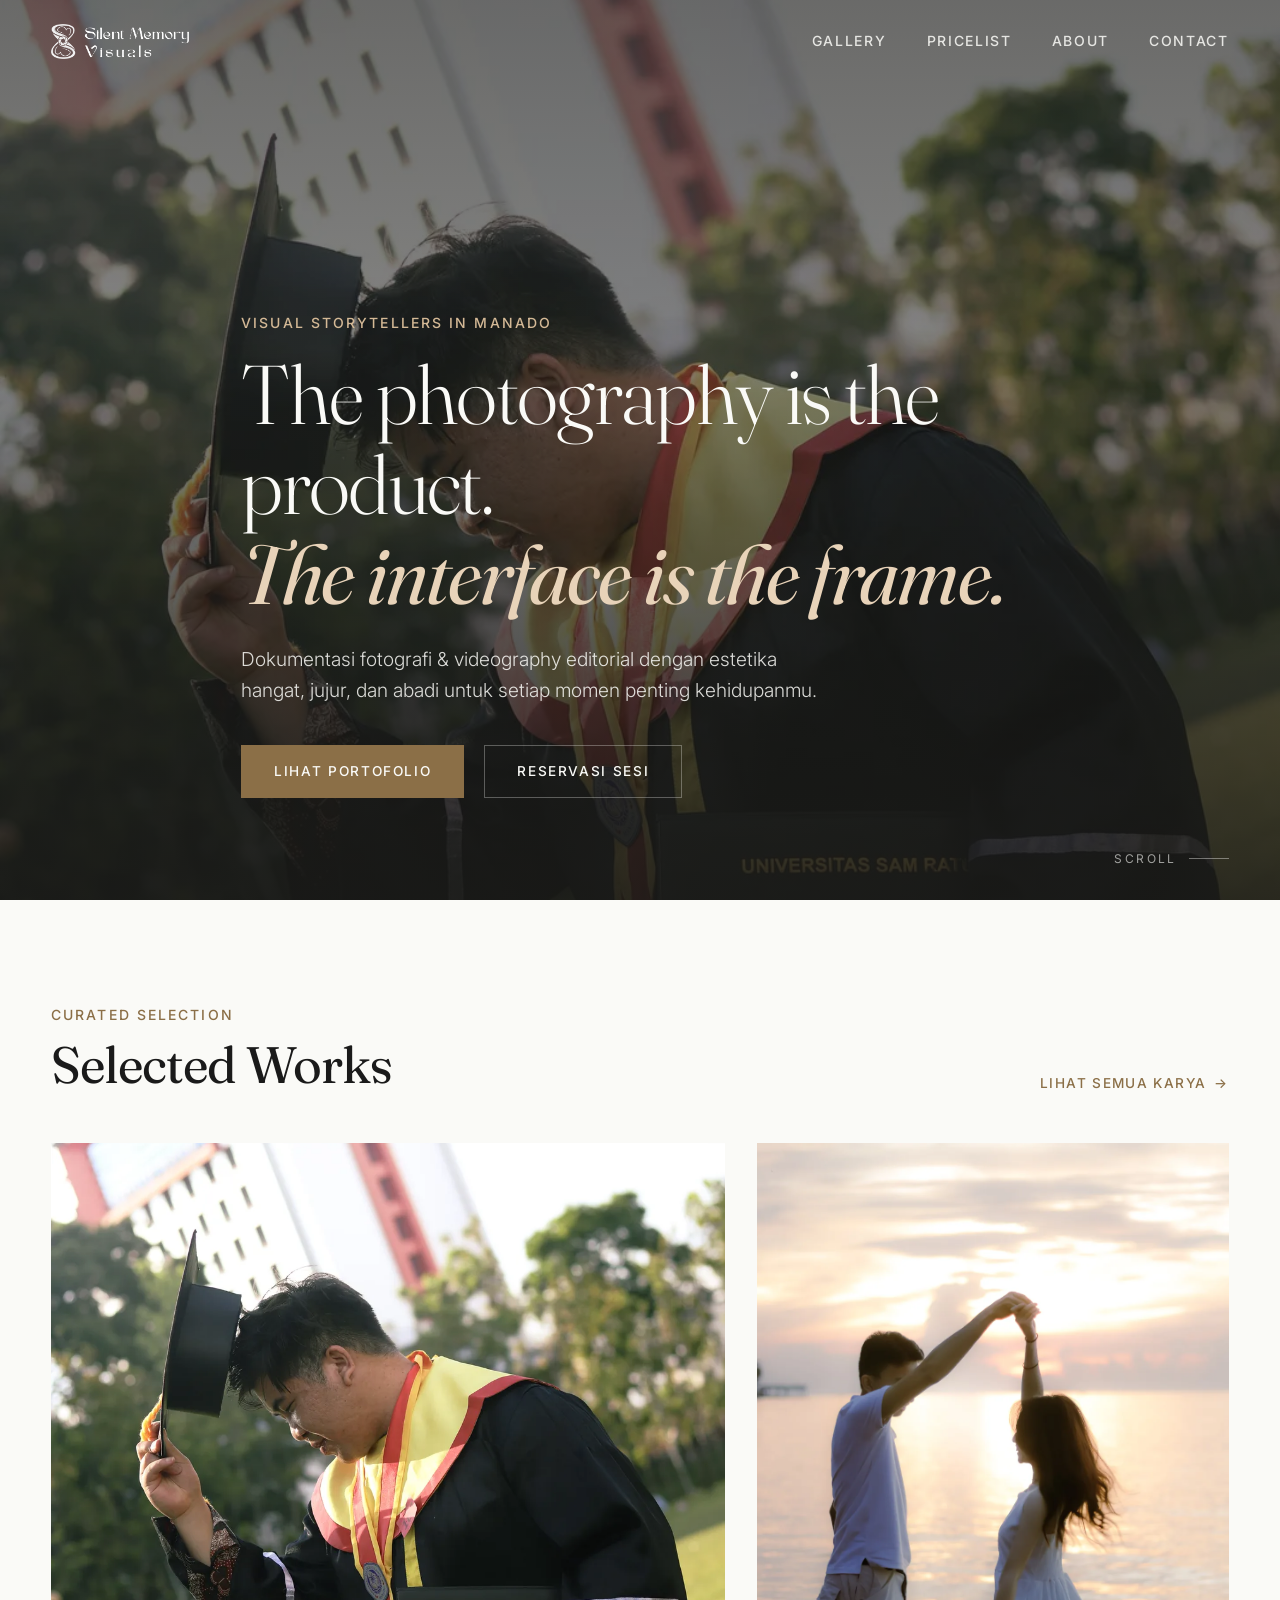
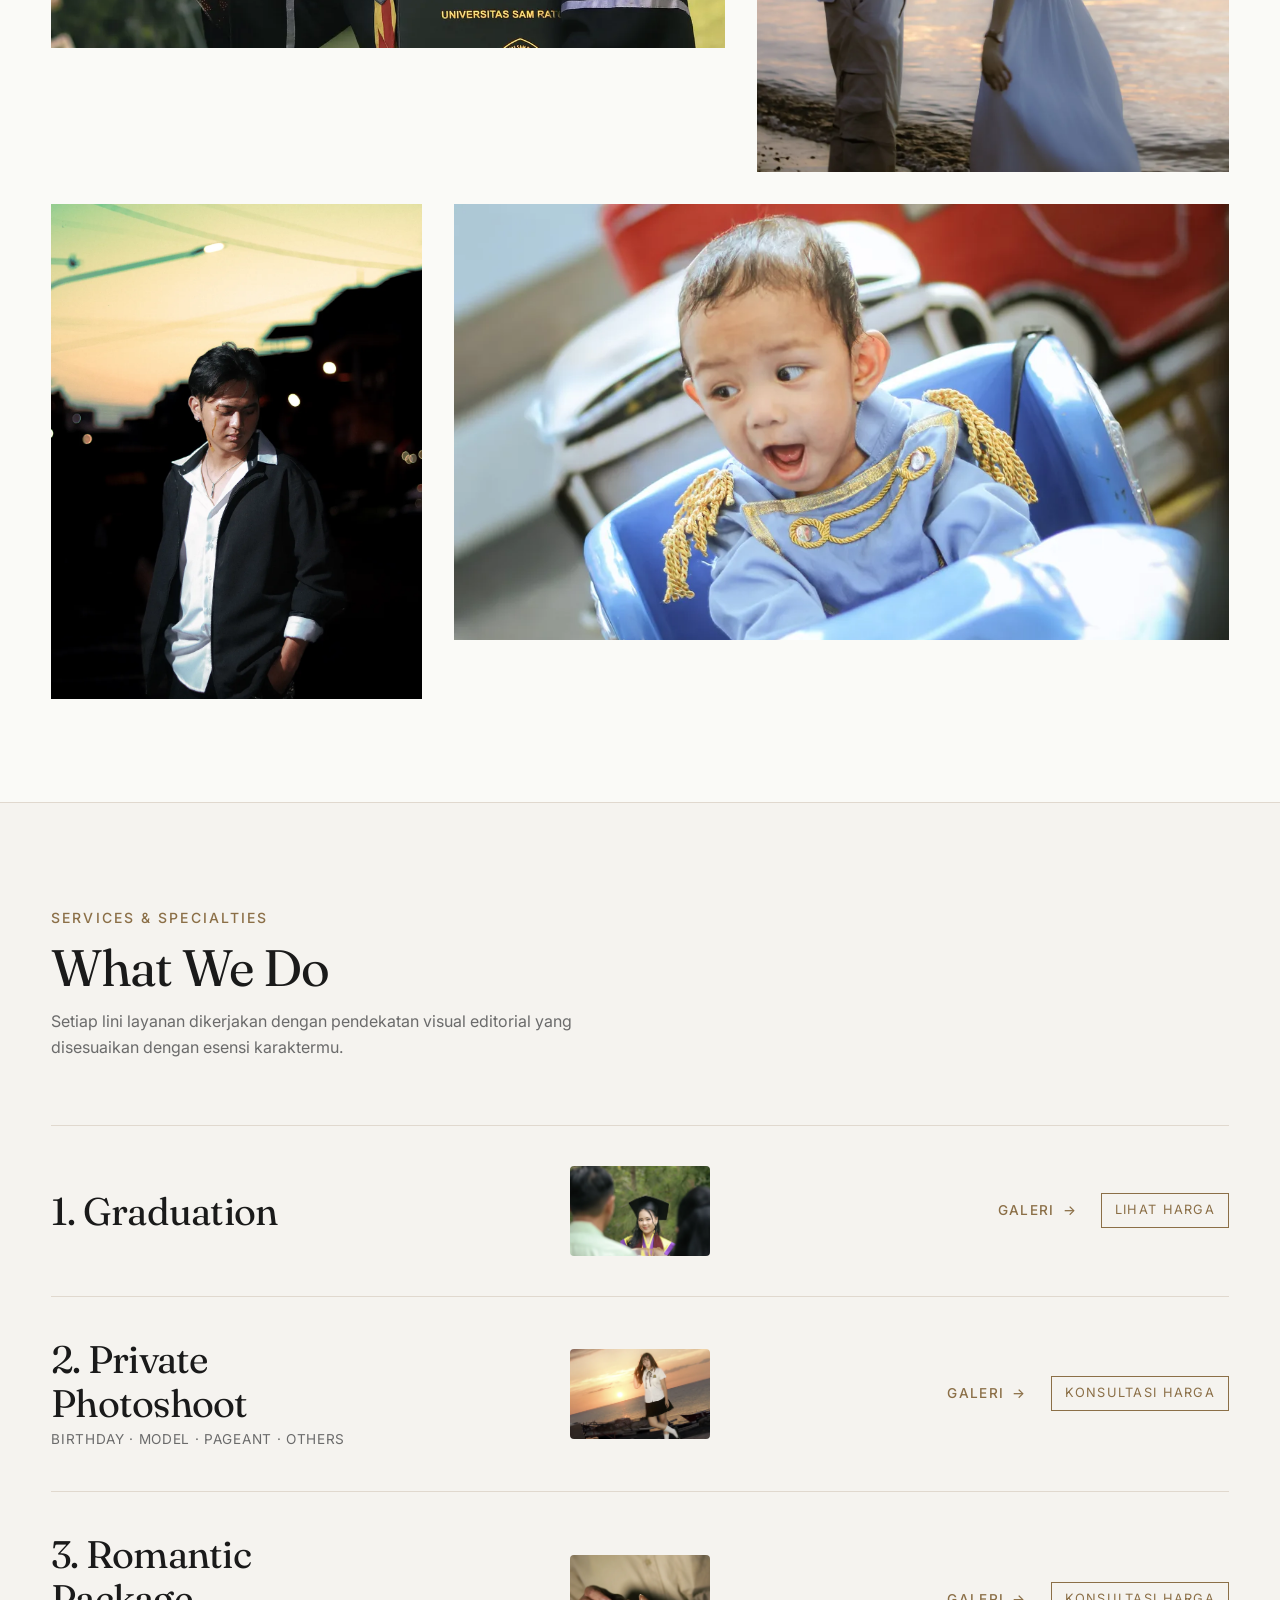
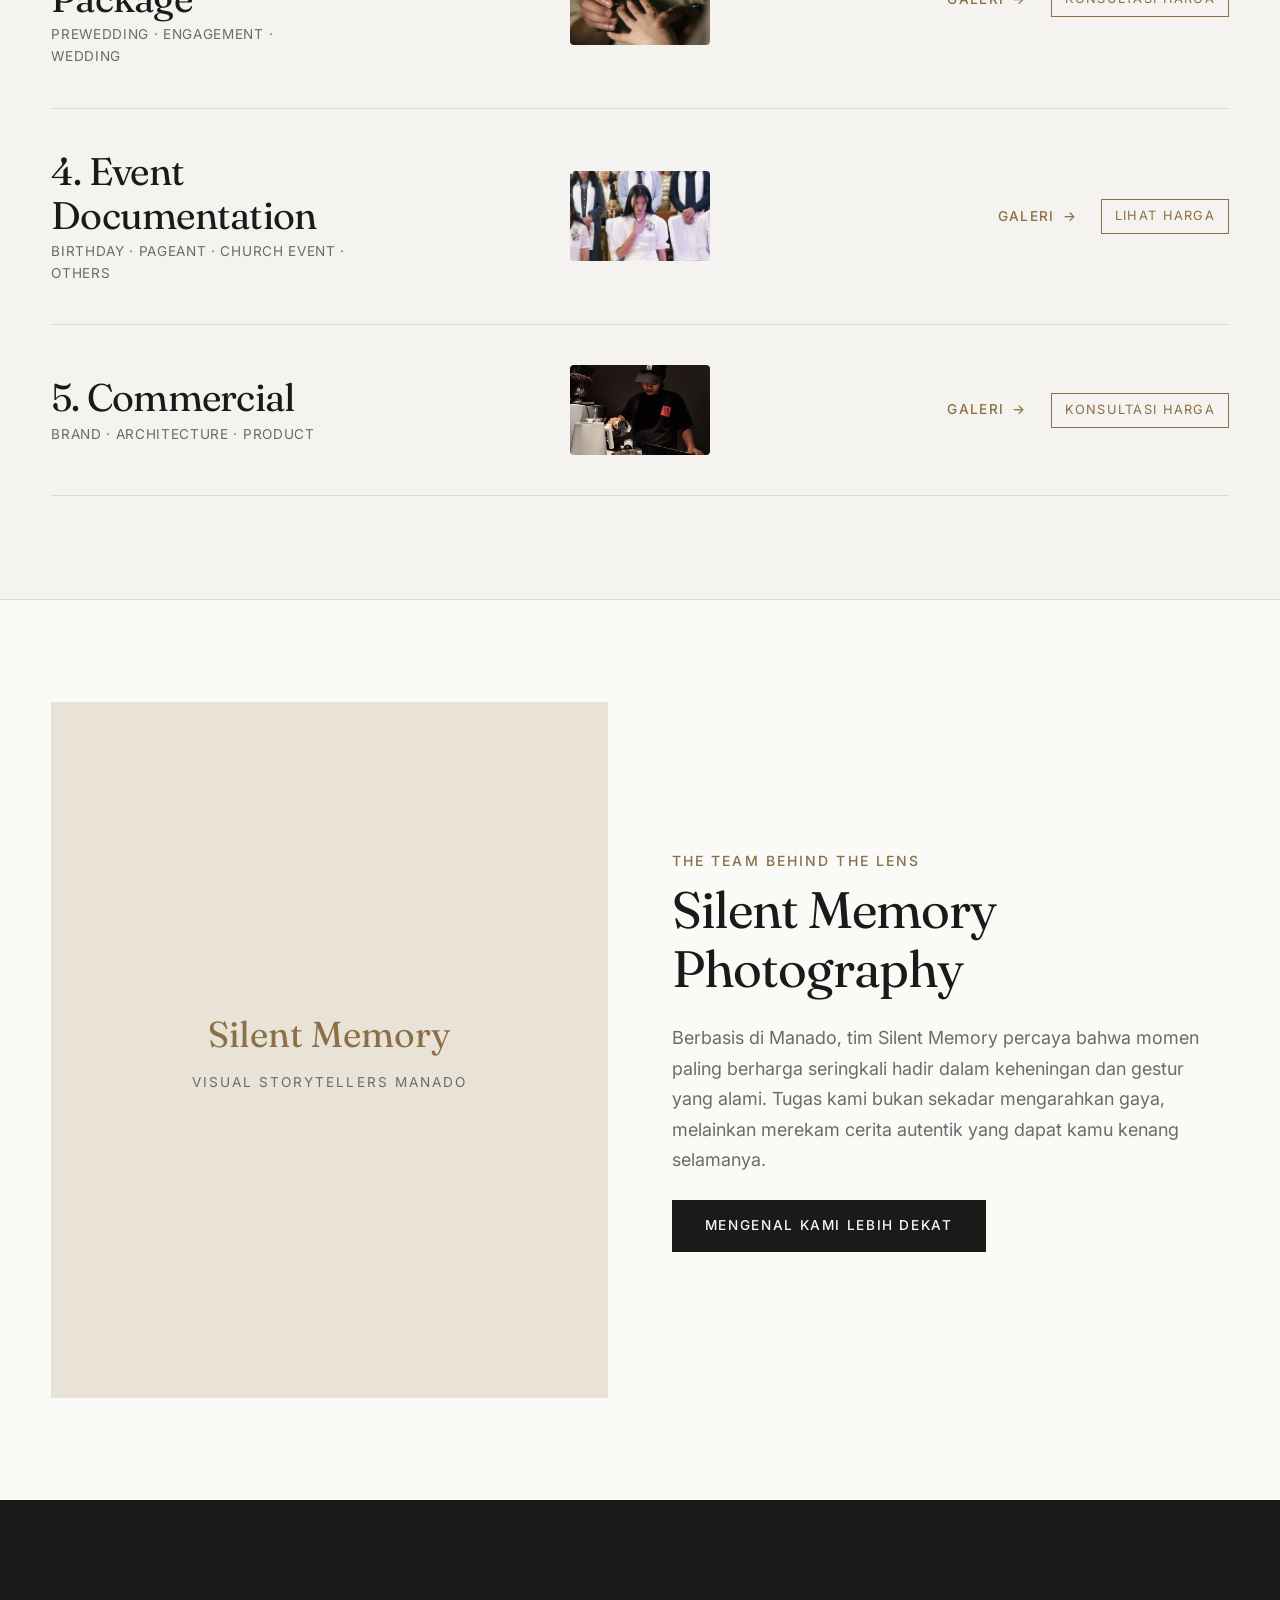
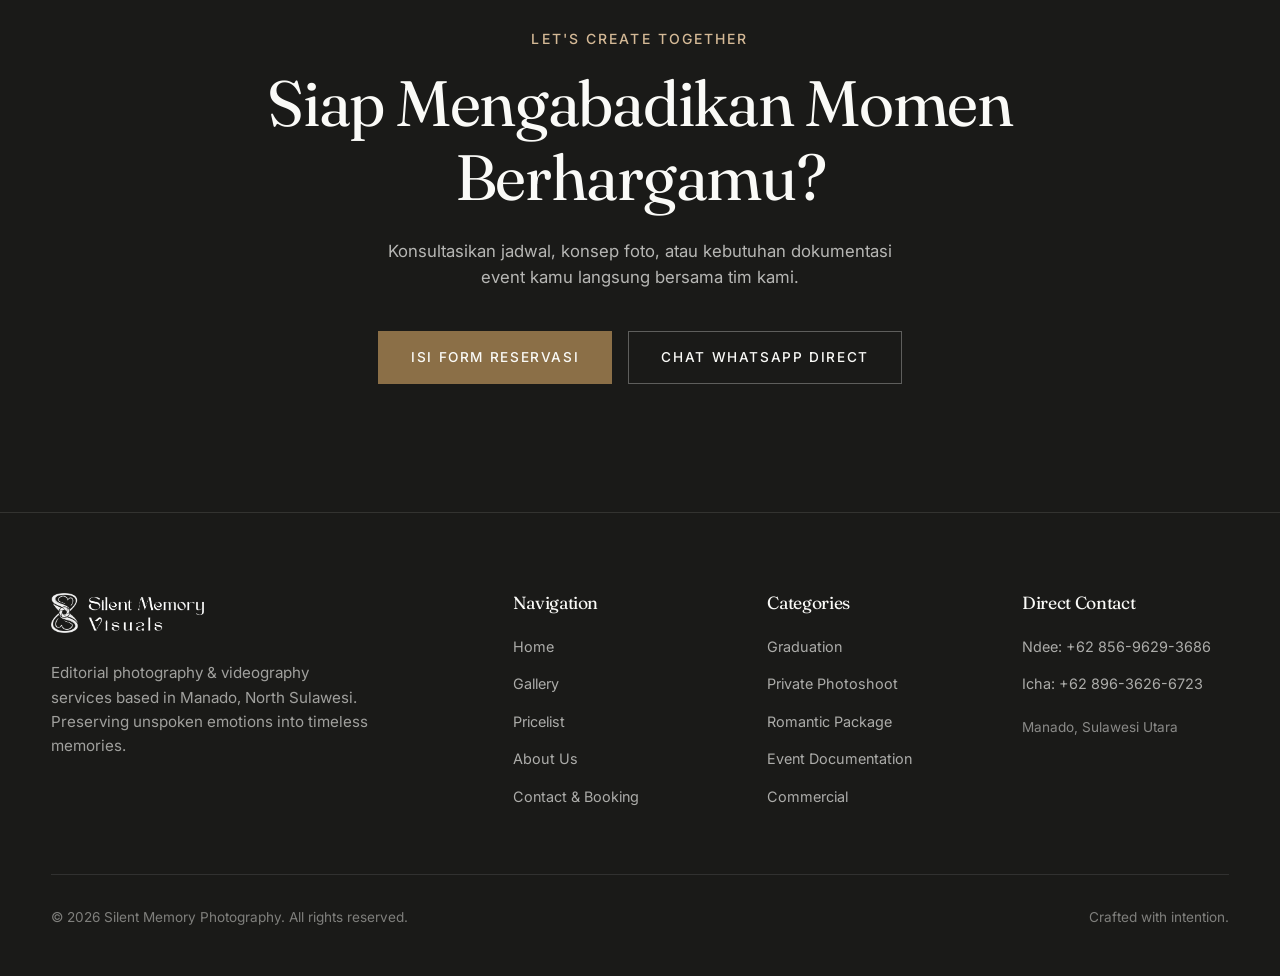
==== index.html @ cf6dcb99 "fix: romantic package" ====
<!DOCTYPE html>
<html lang="id">
<head>
  <meta charset="UTF-8">
  <meta name="viewport" content="width=device-width, initial-scale=1.0">
  <title>Silent Memory Photography | Editorial Photography & Videography Manado</title>
  <meta name="description" content="Silent Memory Photography - Jasa fotografi dan videografi profesional di Manado. Khusus Graduation, Private Photoshoot, Romantic Package, Event Documentation, dan Commercial.">
  
  <!-- Google Fonts -->
  <link rel="preconnect" href="https://fonts.googleapis.com">
  <link rel="preconnect" href="https://fonts.gstatic.com" crossorigin>
  <link href="https://fonts.googleapis.com/css2?family=Fraunces:opsz,wght@9..144,300;400;500;600;700&family=Inter:wght@300;400;500;600;700&display=swap" rel="stylesheet">
  
  <!-- Stylesheet -->
  <link rel="stylesheet" href="css/style.css">
  
  <style>
    /* Homepage Specific Inline Styles */
    .hero-section {
      position: relative;
      width: 100%;
      min-height: 100vh;
      display: flex;
      flex-direction: column;
      justify-content: flex-end;
      padding-top: calc(var(--navbar-height) + 4rem);
      padding-bottom: clamp(4rem, 8vw, 8rem);
      background-color: var(--bg-dark);
      color: var(--text-light);
      overflow: hidden;
    }

    .hero-bg {
      position: absolute;
      top: 0;
      left: 0;
      width: 100%;
      height: 100%;
      object-fit: cover;
      opacity: 0.65;
      filter: brightness(0.9);
      background-color: #2a2825; /* Fallback */
    }

    .hero-scrim {
      position: absolute;
      top: 0;
      left: 0;
      width: 100%;
      height: 100%;
      background: linear-gradient(180deg, rgba(26, 26, 24, 0.4) 0%, rgba(26, 26, 24, 0.2) 40%, rgba(26, 26, 24, 0.85) 100%);
      z-index: 1;
    }

    .hero-content {
      position: relative;
      z-index: 2;
      max-width: 900px;
    }

    .hero-title {
      font-size: clamp(2.75rem, 6.5vw, 5.5rem);
      font-weight: 300;
      line-height: 1.08;
      margin-bottom: 1.5rem;
    }

    .hero-title em {
      font-style: italic;
      font-weight: 400;
      color: #E8D3B9;
    }

    .hero-sub {
      font-size: clamp(1rem, 1.5vw, 1.25rem);
      color: rgba(250, 250, 247, 0.85);
      max-width: 580px;
      margin-bottom: 2.5rem;
      font-weight: 300;
    }

    .scroll-indicator {
      position: absolute;
      bottom: 2rem;
      right: clamp(1.5rem, 4vw, 4rem);
      z-index: 2;
      display: flex;
      align-items: center;
      gap: 0.75rem;
      font-size: 0.75rem;
      letter-spacing: 0.2em;
      text-transform: uppercase;
      color: rgba(250, 250, 247, 0.6);
    }

    .scroll-indicator::after {
      content: '';
      width: 40px;
      height: 1px;
      background-color: rgba(250, 250, 247, 0.4);
    }

    /* Selected Works Preview */
    .works-grid {
      display: grid;
      grid-template-columns: repeat(12, 1fr);
      gap: 2rem;
      margin-top: 3rem;
    }

    .work-item {
      position: relative;
      overflow: hidden;
      background-color: #F2EDE6;
    }

    .work-item-1 { grid-column: span 7; aspect-ratio: 4/3; }
    .work-item-2 { grid-column: span 5; aspect-ratio: 3/4; }
    .work-item-3 { grid-column: span 4; aspect-ratio: 3/4; }
    .work-item-4 { grid-column: span 8; aspect-ratio: 16/9; }

    .work-img-placeholder {
      width: 100%;
      height: 100%;
      background: #EAE3D8;
      display: flex;
      flex-direction: column;
      align-items: center;
      justify-content: center;
      padding: 1.5rem;
      text-align: center;
      transition: transform var(--transition-medium);
    }

    .work-item:hover .work-img-placeholder {
      transform: scale(1.03);
    }

    .work-placeholder-title {
      font-family: var(--font-heading);
      font-size: clamp(1.15rem, 2.5vw, 1.5rem);
      margin-top: 0.5rem;
      line-height: 1.25;
    }

    .work-info {
      position: absolute;
      bottom: 0;
      left: 0;
      width: 100%;
      padding: 1.5rem;
      background: linear-gradient(0deg, rgba(26,26,24,0.8) 0%, transparent 100%);
      color: var(--text-light);
      opacity: 0;
      transition: opacity var(--transition-fast);
    }

    .work-item:hover .work-info {
      opacity: 1;
    }

    .work-cat {
      font-size: 0.75rem;
      letter-spacing: 0.15em;
      text-transform: uppercase;
      color: var(--accent-gold);
    }

    .work-title {
      font-family: var(--font-heading);
      font-size: 1.25rem;
      margin-top: 0.25rem;
    }

    /* What We Do Section */
    .services-list {
      display: flex;
      flex-direction: column;
      gap: 0;
      margin-top: 4rem;
      border-top: 1px solid var(--border-color);
    }

    .service-row {
      display: grid;
      grid-template-columns: 1fr 2fr 1fr;
      align-items: center;
      padding: 2.5rem 0;
      border-bottom: 1px solid var(--border-color);
      transition: background-color var(--transition-fast);
    }

    .service-row:hover {
      background-color: rgba(139, 111, 71, 0.03);
    }

    .service-title-wrap {
      display: flex;
      flex-direction: column;
      gap: 0.25rem;
    }

    .service-title {
      font-family: var(--font-heading);
      font-size: clamp(1.5rem, 3vw, 2.5rem);
      color: var(--text-primary);
      transition: color var(--transition-fast);
    }

    .service-title-wrap:hover .service-title {
      color: var(--accent-gold);
    }

    .service-subcats {
      font-size: 0.85rem;
      color: var(--text-secondary);
      letter-spacing: 0.05em;
      text-transform: uppercase;
    }

    .service-preview-img {
      width: 140px;
      height: 90px;
      object-fit: cover;
      background-color: #E6DFD5;
      margin: 0 auto;
      border-radius: 4px;
      display: block;
      transition: transform var(--transition-medium);
    }

    .service-row:hover .service-preview-img {
      transform: scale(1.04);
    }

    .service-actions {
      display: flex;
      align-items: center;
      justify-content: flex-end;
      gap: 1.5rem;
    }

    .btn-harga {
      font-size: 0.8rem;
      letter-spacing: 0.1em;
      text-transform: uppercase;
      color: var(--accent-gold);
      padding: 0.4rem 0.8rem;
      border: 1px solid var(--accent-gold);
      transition: all var(--transition-fast);
    }

    .btn-harga:hover {
      background-color: var(--accent-gold);
      color: var(--text-light);
    }

    /* About Section Preview */
    .about-preview-grid {
      display: grid;
      grid-template-columns: 1fr 1fr;
      gap: 4rem;
      align-items: center;
    }

    .about-img-box {
      aspect-ratio: 4/5;
      background-color: #E8E2D7;
      position: relative;
    }

    /* Booking CTA Section */
    .booking-cta-section {
      background-color: var(--bg-dark);
      color: var(--text-light);
      text-align: center;
      padding: clamp(5rem, 10vw, 9rem) 2rem;
    }

    .booking-cta-title {
      font-size: clamp(2.25rem, 5vw, 4rem);
      max-width: 800px;
      margin: 0 auto 1.5rem auto;
    }

    @media (max-width: 992px) {
      .works-grid {
        grid-template-columns: 1fr 1fr;
        gap: 1.5rem;
      }
      .work-item-1, .work-item-2, .work-item-3, .work-item-4 {
        grid-column: span 1;
        aspect-ratio: 4/3;
      }
      .service-row {
        grid-template-columns: 1fr auto;
        gap: 1.25rem 1rem;
        align-items: center;
        padding: 2rem 0;
      }
      .service-title-wrap {
        grid-column: 1;
      }
      .service-preview-img {
        display: block;
        width: 120px;
        height: 80px;
        grid-column: 2;
        margin: 0;
      }
      .service-actions {
        grid-column: 1 / -1;
        justify-content: flex-start;
        gap: 1.25rem;
        margin-top: 0.25rem;
      }
      .about-preview-grid {
        grid-template-columns: 1fr;
        gap: 2.5rem;
      }
    }

    @media (max-width: 640px) {
      .works-grid {
        grid-template-columns: 1fr;
        gap: 1.25rem;
      }
      .work-item-1, .work-item-2, .work-item-3, .work-item-4 {
        grid-column: span 1;
        aspect-ratio: 16/10;
      }
      .work-img-placeholder {
        padding: 1.25rem 1rem;
      }
      .service-row {
        grid-template-columns: 1fr auto;
        gap: 1rem;
        padding: 1.5rem 0;
      }
      .service-preview-img {
        width: 95px;
        height: 65px;
      }
      .service-actions {
        gap: 1rem;
      }
    }
  </style>
</head>
<body>

  <!-- HEADER NAVBAR -->
  <header class="site-header hero-transparent">
    <div class="container nav-container">
      <a href="index.html" class="brand-logo" id="header-brand-logo">
        <img src="assets/icons/white_icon.png" alt="Silent Memory Visuals" class="brand-logo-img logo-white">
        <img src="assets/icons/black_icon.png" alt="Silent Memory Visuals" class="brand-logo-img logo-black">
      </a>

      <nav class="nav-links">
        <a href="gallery.html" class="nav-link" id="nav-work">Gallery</a>
        <a href="pricelist.html" class="nav-link" id="nav-pricelist">Pricelist</a>
        <a href="about.html" class="nav-link" id="nav-about">About</a>
        <a href="contact.html" class="nav-link" id="nav-contact">Contact</a>
      </nav>

      <button class="mobile-menu-toggle" aria-label="Toggle navigation menu" id="mobile-menu-btn">
        <span></span>
        <span></span>
        <span></span>
      </button>
    </div>
  </header>

  <!-- MOBILE NAVIGATION DRAWER -->
  <div class="mobile-drawer" id="mobile-drawer">
    <nav class="mobile-nav-links">
      <a href="index.html" class="mobile-nav-link">Home</a>
      <a href="gallery.html" class="mobile-nav-link">Gallery</a>
      <a href="pricelist.html" class="mobile-nav-link">Pricelist</a>
      <a href="about.html" class="mobile-nav-link">About</a>
      <a href="contact.html" class="mobile-nav-link">Contact</a>
    </nav>
  </div>

  <!-- MAIN CONTENT -->
  <main>

    <!-- HERO SECTION -->
    <section class="hero-section">
      <div class="hero-scrim"></div>
      <img src="assets/images/graduation/graduation-graduation1-1600.webp" 
           srcset="assets/images/graduation/graduation-graduation1-900.webp 900w, assets/images/graduation/graduation-graduation1-1600.webp 1600w, assets/images/graduation/graduation-graduation1-2560.webp 2560w" 
           sizes="100vw"
           alt="Silent Memory Photography Hero" 
           class="hero-bg">

      <div class="container hero-content fade-in-section">
        <span class="sub-title" style="color: #D4B996; margin-bottom: 1rem; display: block;">Visual Storytellers in Manado</span>
        <h1 class="hero-title">The photography is the product.<br><em>The interface is the frame.</em></h1>
        <p class="hero-sub">Dokumentasi fotografi & videography editorial dengan estetika hangat, jujur, dan abadi untuk setiap momen penting kehidupanmu.</p>
        <div style="display: flex; gap: 1.25rem; flex-wrap: wrap;">
          <a href="gallery.html" class="btn btn-primary" id="hero-cta-gallery">Lihat Portofolio</a>
          <a href="contact.html" class="btn btn-outline" style="color: var(--text-light); border-color: rgba(250,250,247,0.3);" id="hero-cta-contact">Reservasi Sesi</a>
        </div>
      </div>

      <div class="scroll-indicator">
        Scroll
      </div>
    </section>

    <!-- SELECTED WORKS SECTION -->
    <section class="section-padding container">
      <div class="fade-in-section" style="display: flex; justify-content: space-between; align-items: flex-end; flex-wrap: wrap; gap: 1.5rem;">
        <div>
          <span class="sub-title">Curated Selection</span>
          <h2 class="heading-lg" style="margin-top: 0.5rem;">Selected Works</h2>
        </div>
        <a href="gallery.html" class="btn-link" id="btn-see-all-works">Lihat Semua Karya</a>
      </div>

      <div class="works-grid fade-in-section">
        <!-- Work 1 -->
        <a href="gallery.html?category=graduation" class="work-item work-item-1">
          <img src="assets/images/graduation/graduation-graduation1-900.webp" 
               srcset="assets/images/graduation/graduation-graduation1-900.webp 900w, assets/images/graduation/graduation-graduation1-1600.webp 1600w" 
               alt="Sam Ratulangi University Graduation" 
               style="width: 100%; height: 100%; object-fit: cover; display: block;">
          <div class="work-info">
            <div class="work-cat">GRADUATION · 2026</div>
            <div class="work-title">Graduation at Sam Ratulangi University</div>
          </div>
        </a>

        <!-- Work 2 -->
        <a href="gallery.html?category=romantic-package" class="work-item work-item-2">
          <img src="assets/images/love-package/couple/love-package-couple-couple1-900.webp" 
               srcset="assets/images/love-package/couple/love-package-couple-couple1-900.webp 900w, assets/images/love-package/couple/love-package-couple-couple1-1600.webp 1600w" 
               alt="Romantic Sunset Couple Session" 
               style="width: 100%; height: 100%; object-fit: cover; display: block;">
          <div class="work-info">
            <div class="work-cat">ROMANTIC PACKAGE · 2026</div>
            <div class="work-title">Romantic Sunset Couple Session</div>
          </div>
        </a>

        <!-- Work 3 -->
        <a href="gallery.html?category=private-photoshoot" class="work-item work-item-3">
          <img src="assets/images/private-photoshoot/model/private-photoshoot-model-model1-900.webp" 
               srcset="assets/images/private-photoshoot/model/private-photoshoot-model-model1-900.webp 900w, assets/images/private-photoshoot/model/private-photoshoot-model-model1-1600.webp 1600w" 
               alt="Editorial Model Studio Session" 
               style="width: 100%; height: 100%; object-fit: cover; display: block;">
          <div class="work-info">
            <div class="work-cat">PRIVATE PHOTOSHOOT · 2026</div>
            <div class="work-title">Editorial Model Studio Session</div>
          </div>
        </a>

        <!-- Work 4 -->
        <a href="gallery.html?category=event-documentation" class="work-item work-item-4">
          <img src="assets/images/event-documentation/birthday/event-documentation-birthday-birthday1-900.webp" 
               srcset="assets/images/event-documentation/birthday/event-documentation-birthday-birthday1-900.webp 900w, assets/images/event-documentation/birthday/event-documentation-birthday-birthday1-1600.webp 1600w" 
               alt="Intimate Birthday & Event Celebration" 
               style="width: 100%; height: 100%; object-fit: cover; display: block;">
          <div class="work-info">
            <div class="work-cat">EVENT DOCUMENTATION · 2026</div>
            <div class="work-title">Intimate Birthday & Event Celebration</div>
          </div>
        </a>
      </div>
    </section>

    <!-- WHAT WE DO SECTION (5 Services with DUAL-CTA) -->
    <section class="section-padding" style="background-color: #F5F3EF; border-top: 1px solid var(--border-color); border-bottom: 1px solid var(--border-color);">
      <div class="container fade-in-section">
        <span class="sub-title">Services & Specialties</span>
        <h2 class="heading-lg" style="margin-top: 0.5rem;">What We Do</h2>
        <p class="body-muted" style="max-width: 600px; margin-top: 0.75rem;">Setiap lini layanan dikerjakan dengan pendekatan visual editorial yang disesuaikan dengan esensi karaktermu.</p>

        <div class="services-list">
          
          <!-- 1. GRADUATION -->
          <div class="service-row">
            <a href="gallery.html?category=graduation" class="service-title-wrap" id="whatwedo-grad-link">
              <h3 class="service-title">1. Graduation</h3>
              
            </a>
            <img src="assets/images/graduation/graduation-graduation2-900.webp" alt="Graduation Preview" class="service-preview-img">
            <div class="service-actions">
              <a href="gallery.html?category=graduation" class="btn-link" id="whatwedo-grad-gal">Galeri</a>
              <a href="pricelist.html#graduation" class="btn-harga" id="whatwedo-grad-price">Lihat Harga</a>
            </div>
          </div>

          <!-- 2. PRIVATE PHOTOSHOOT -->
          <div class="service-row">
            <a href="gallery.html?category=private-photoshoot" class="service-title-wrap" id="whatwedo-priv-link">
              <h3 class="service-title">2. Private Photoshoot</h3>
              <span class="service-subcats">Birthday · Model · Pageant · Others</span>
            </a>
            <img src="assets/images/private-photoshoot/model/private-photoshoot-model-model2-900.webp" alt="Private Photoshoot Preview" class="service-preview-img">
            <div class="service-actions">
              <a href="gallery.html?category=private-photoshoot" class="btn-link" id="whatwedo-priv-gal">Galeri</a>
              <a href="contact.html?category=private-photoshoot" class="btn-harga" id="whatwedo-priv-price">Konsultasi Harga</a>
            </div>
          </div>

          <!-- 3. ROMANTIC PACKAGE -->
          <div class="service-row">
            <a href="gallery.html?category=romantic-package" class="service-title-wrap" id="whatwedo-love-link">
              <h3 class="service-title">3. Romantic Package</h3>
              <span class="service-subcats">Prewedding · Engagement · Wedding</span>
            </a>
            <img src="assets/images/love-package/engagement/love-package-engagement-engagement1-900.webp" alt="Romantic Package Preview" class="service-preview-img">
            <div class="service-actions">
              <a href="gallery.html?category=romantic-package" class="btn-link" id="whatwedo-love-gal">Galeri</a>
              <a href="contact.html?category=romantic-package" class="btn-harga" id="whatwedo-love-price">Konsultasi Harga</a>
            </div>
          </div>

          <!-- 4. EVENT DOCUMENTATION -->
          <div class="service-row">
            <a href="gallery.html?category=event-documentation" class="service-title-wrap" id="whatwedo-event-link">
              <h3 class="service-title">4. Event Documentation</h3>
              <span class="service-subcats">Birthday · Pageant · Church Event · Others</span>
            </a>
            <img src="assets/images/event-documentation/church-event/event-documentation-church-event-church1-900.webp" alt="Event Documentation Preview" class="service-preview-img">
            <div class="service-actions">
              <a href="gallery.html?category=event-documentation" class="btn-link" id="whatwedo-event-gal">Galeri</a>
              <a href="pricelist.html#event-documentation" class="btn-harga" id="whatwedo-event-price">Lihat Harga</a>
            </div>
          </div>

          <!-- 5. COMMERCIAL -->
          <div class="service-row">
            <a href="gallery.html?category=commercial" class="service-title-wrap" id="whatwedo-comm-link">
              <h3 class="service-title">5. Commercial</h3>
              <span class="service-subcats">Brand · Architecture · Product</span>
            </a>
            <img src="assets/images/commercial/commercial-commercial1-900.webp" alt="Commercial Preview" class="service-preview-img">
            <div class="service-actions">
              <a href="gallery.html?category=commercial" class="btn-link" id="whatwedo-comm-gal">Galeri</a>
              <a href="contact.html?category=commercial" class="btn-harga" id="whatwedo-comm-price">Konsultasi Harga</a>
            </div>
          </div>

        </div>
      </div>
    </section>

    <!-- ABOUT PREVIEW SECTION -->
    <section class="section-padding container">
      <div class="about-preview-grid fade-in-section">
        <div class="about-img-box" style="overflow: hidden; display: flex; align-items: center; justify-content: center; background-color: #E8E2D7;">
          <div style="text-align: center; padding: 2rem;">
            <span style="font-family: var(--font-heading); font-size: 2.25rem; color: var(--accent-gold); display: block;">Silent Memory</span>
            <span style="font-size: 0.85rem; letter-spacing: 0.15em; text-transform: uppercase; color: var(--text-secondary); margin-top: 0.5rem; display: block;">Visual Storytellers Manado</span>
          </div>
        </div>

        <div>
          <span class="sub-title">The Team Behind The Lens</span>
          <h2 class="heading-lg" style="margin-top: 0.5rem; margin-bottom: 1.5rem;">Silent Memory Photography</h2>
          <p class="body-large body-muted" style="margin-bottom: 1.5rem;">Berbasis di Manado, tim Silent Memory percaya bahwa momen paling berharga seringkali hadir dalam keheningan dan gestur yang alami. Tugas kami bukan sekadar mengarahkan gaya, melainkan merekam cerita autentik yang dapat kamu kenang selamanya.</p>
          <a href="about.html" class="btn btn-dark" id="home-about-cta">Mengenal Kami Lebih Dekat</a>
        </div>
      </div>
    </section>

    <!-- BOOKING CTA SECTION -->
    <section class="booking-cta-section fade-in-section">
      <div class="container">
        <span class="sub-title" style="color: #D4B996; margin-bottom: 1rem; display: block;">Let's Create Together</span>
        <h2 class="booking-cta-title font-serif">Siap Mengabadikan Momen Berhargamu?</h2>
        <p style="max-width: 550px; margin: 0 auto 2.5rem auto; color: rgba(250, 250, 247, 0.7); font-size: 1.05rem;">Konsultasikan jadwal, konsep foto, atau kebutuhan dokumentasi event kamu langsung bersama tim kami.</p>
        <div style="display: flex; gap: 1rem; justify-content: center; flex-wrap: wrap;">
          <a href="contact.html" class="btn btn-primary" id="home-booking-form-cta">Isi Form Reservasi</a>
          <a href="https://wa.me/6285696293686?text=Halo%20Silent%20Memory,%20saya%20ingin%20konsultasi%20sesi%20foto" target="_blank" rel="noopener" class="btn btn-outline" style="color: var(--text-light); border-color: rgba(250,250,247,0.3);" id="home-booking-wa-cta">Chat WhatsApp Direct</a>
        </div>
      </div>
    </section>

  </main>

  <!-- FOOTER -->
  <footer class="site-footer">
    <div class="container">
      <div class="footer-grid">
        <div class="footer-brand">
          <a href="index.html" class="brand-logo">
            <img src="assets/icons/white_icon.png" alt="Silent Memory Visuals" class="brand-logo-img">
          </a>
          <p>Editorial photography & videography services based in Manado, North Sulawesi. Preserving unspoken emotions into timeless memories.</p>
        </div>

        <div>
          <h4 class="footer-col-title">Navigation</h4>
          <ul class="footer-menu">
            <li><a href="index.html">Home</a></li>
            <li><a href="gallery.html">Gallery</a></li>
            <li><a href="pricelist.html">Pricelist</a></li>
            <li><a href="about.html">About Us</a></li>
            <li><a href="contact.html">Contact & Booking</a></li>
          </ul>
        </div>

        <div>
          <h4 class="footer-col-title">Categories</h4>
          <ul class="footer-menu">
            <li><a href="gallery.html?category=graduation">Graduation</a></li>
            <li><a href="gallery.html?category=private-photoshoot">Private Photoshoot</a></li>
            <li><a href="gallery.html?category=romantic-package">Romantic Package</a></li>
            <li><a href="gallery.html?category=event-documentation">Event Documentation</a></li>
            <li><a href="gallery.html?category=commercial">Commercial</a></li>
          </ul>
        </div>

        <div>
          <h4 class="footer-col-title">Direct Contact</h4>
          <ul class="footer-menu">
            <li><a href="https://wa.me/6285696293686" target="_blank" rel="noopener">Ndee: +62 856-9629-3686</a></li>
            <li><a href="https://wa.me/6289636266723" target="_blank" rel="noopener">Icha: +62 896-3626-6723</a></li>
            <li style="margin-top: 0.5rem; color: rgba(250,250,247,0.5); font-size: 0.85rem;">Manado, Sulawesi Utara</li>
          </ul>
        </div>
      </div>

      <div class="footer-bottom">
        <span>© 2026 Silent Memory Photography. All rights reserved.</span>
        <span>Crafted with intention.</span>
      </div>
    </div>
  </footer>

  <!-- Scripts -->
  <script src="js/main.js"></script>
</body>
</html>
---- css/style.css ----
/* ==========================================================================
   SILENT MEMORY PHOTOGRAPHY - GLOBAL & SHARED STYLES
   Editorial, warm, minimal, high-craft design system
   ========================================================================== */

/* --------------------------------------------------------------------------
   1. DESIGN TOKENS & VARIABLE DECLARATIONS
   -------------------------------------------------------------------------- */
:root {
  /* Brand Core Colors */
  --bg-primary: #FAFAF7;
  --bg-dark: #1A1A18;
  --accent-gold: #8B6F47;
  --accent-gold-hover: #735936;
  --accent-olive: #4A5240;
  --text-primary: #1A1A1A;
  --text-secondary: #6B6B6B;
  --text-light: #FAFAF7;
  --border-color: #E0D8CE;
  --border-dark: #333330;

  /* Category Subtle Tint System (Used ONLY for gallery grid gap/background margin) */
  --tint-graduation: #F3EEE3;
  --tint-private-photoshoot: #EEF1EB;
  --tint-love-package: #F5ECEC;
  --tint-event-documentation: #EEEEEB;
  --tint-commercial: #E9E8E4;

  /* Typography */
  --font-heading: 'Fraunces', serif;
  --font-body: 'Inter', system-ui, -apple-system, BlinkMacSystemFont, 'Segoe UI', Roboto, sans-serif;

  /* Layout Boundaries */
  --container-max: 1440px;
  --navbar-height: 84px;
  --header-height: var(--navbar-height);

  /* Transitions */
  --transition-fast: 0.2s cubic-bezier(0.16, 1, 0.3, 1);
  --transition-medium: 0.4s cubic-bezier(0.16, 1, 0.3, 1);
  --transition-slow: 0.8s cubic-bezier(0.16, 1, 0.3, 1);
}

/* --------------------------------------------------------------------------
   2. RESET & BASE STYLES
   -------------------------------------------------------------------------- */
*, *::before, *::after {
  box-sizing: border-box;
  margin: 0;
  padding: 0;
}

html {
  font-size: 16px;
  scroll-behavior: smooth;
  -webkit-font-smoothing: antialiased;
  -moz-osx-font-smoothing: grayscale;
}

body {
  background-color: var(--bg-primary);
  color: var(--text-primary);
  font-family: var(--font-body);
  font-weight: 400;
  line-height: 1.6;
  overflow-x: hidden;
  min-height: 100vh;
  display: flex;
  flex-direction: column;
}

img, video {
  max-width: 100%;
  height: auto;
  display: block;
}

a {
  color: inherit;
  text-decoration: none;
  transition: color var(--transition-fast), opacity var(--transition-fast);
}

button, input, select, textarea {
  font-family: inherit;
  font-size: inherit;
  color: inherit;
}

button {
  cursor: pointer;
  border: none;
  background: none;
}

ul, ol {
  list-style: none;
}

/* --------------------------------------------------------------------------
   3. TYPOGRAPHY HIERARCHY
   -------------------------------------------------------------------------- */
h1, h2, h3, h4, .font-serif {
  font-family: var(--font-heading);
  font-weight: 400;
  line-height: 1.15;
  letter-spacing: -0.02em;
}

.heading-xl {
  font-size: clamp(2.5rem, 6vw, 5rem);
  line-height: 1.05;
}

.heading-lg {
  font-size: clamp(2rem, 4vw, 3.5rem);
}

.heading-md {
  font-size: clamp(1.5rem, 2.5vw, 2.25rem);
}

.heading-sm {
  font-size: clamp(1.25rem, 1.8vw, 1.5rem);
}

.sub-title {
  font-size: 0.875rem;
  letter-spacing: 0.15em;
  text-transform: uppercase;
  color: var(--accent-gold);
  font-weight: 500;
}

.body-large {
  font-size: 1.125rem;
  line-height: 1.7;
}

.body-muted {
  color: var(--text-secondary);
}

/* --------------------------------------------------------------------------
   4. LAYOUT CONTAINERS
   -------------------------------------------------------------------------- */
.container {
  width: 100%;
  max-width: var(--container-max);
  margin-left: auto;
  margin-right: auto;
  padding-left: clamp(1.5rem, 4vw, 4rem);
  padding-right: clamp(1.5rem, 4vw, 4rem);
}

.section-padding {
  padding-top: clamp(4rem, 8vw, 8rem);
  padding-bottom: clamp(4rem, 8vw, 8rem);
}

/* --------------------------------------------------------------------------
   5. NAVIGATION BAR
   -------------------------------------------------------------------------- */
.site-header {
  position: fixed;
  top: 0;
  left: 0;
  width: 100%;
  height: var(--header-height);
  z-index: 1000;
  transition: background-color var(--transition-medium), border-color var(--transition-medium), backdrop-filter var(--transition-medium);
  border-bottom: 1px solid transparent;
}

.site-header.scrolled {
  background-color: rgba(250, 250, 247, 0.92);
  backdrop-filter: blur(12px);
  -webkit-backdrop-filter: blur(12px);
  border-bottom-color: var(--border-color);
}

/* Transparent mode header styling on dark hero */
.site-header.hero-transparent:not(.scrolled) {
  background-color: transparent;
  color: var(--text-light);
}

.site-header.hero-transparent:not(.scrolled) .nav-link {
  color: rgba(250, 250, 247, 0.85);
}

.site-header.hero-transparent:not(.scrolled) .nav-link:hover,
.site-header.hero-transparent:not(.scrolled) .nav-link.active {
  color: var(--text-light);
}

.site-header.hero-transparent:not(.scrolled) .mobile-menu-toggle span {
  background-color: var(--text-light);
}

.nav-container {
  height: 100%;
  display: flex;
  align-items: center;
  justify-content: space-between;
}

.brand-logo {
  display: flex;
  align-items: center;
}

.brand-logo-img {
  height: 36px;
  max-height: 36px;
  width: auto;
  object-fit: contain;
  display: block;
  transition: opacity var(--transition-medium);
}

@media (max-width: 768px) {
  .brand-logo-img {
    height: 28px;
    max-height: 28px;
  }
}

/* Header logo toggle depending on dark background vs scrolled light background */
.site-header.hero-transparent:not(.scrolled) .brand-logo-img.logo-black {
  display: none !important;
}

.site-header.hero-transparent:not(.scrolled) .brand-logo-img.logo-white {
  display: block !important;
}

.site-header:not(.hero-transparent) .brand-logo-img.logo-white,
.site-header.scrolled .brand-logo-img.logo-white {
  display: none !important;
}

.site-header:not(.hero-transparent) .brand-logo-img.logo-black,
.site-header.scrolled .brand-logo-img.logo-black {
  display: block !important;
}

.footer-brand .brand-logo-img {
  height: 40px;
  max-height: 40px;
  margin-bottom: 0.75rem;
}

.nav-links {
  display: flex;
  align-items: center;
  gap: 2.5rem;
}

.nav-link {
  font-size: 0.875rem;
  font-weight: 500;
  letter-spacing: 0.12em;
  text-transform: uppercase;
  color: var(--text-secondary);
  position: relative;
  padding: 0.5rem 0;
}

.nav-link::after {
  content: '';
  position: absolute;
  bottom: 0;
  left: 0;
  width: 0%;
  height: 1.5px;
  background-color: var(--accent-gold);
  transition: width var(--transition-fast);
}

.nav-link:hover {
  color: var(--text-primary);
}

.nav-link.active {
  color: var(--text-primary);
}

.nav-link.active::after {
  width: 100%;
}

.mobile-menu-toggle {
  display: none;
  flex-direction: column;
  justify-content: space-between;
  width: 28px;
  height: 18px;
  background: none;
  border: none;
  z-index: 1002;
}

.mobile-menu-toggle span {
  width: 100%;
  height: 2px;
  background-color: var(--text-primary);
  transition: transform var(--transition-fast), opacity var(--transition-fast), background-color var(--transition-fast);
}

.mobile-menu-toggle.open span:nth-child(1) {
  transform: translateY(8px) rotate(45deg);
}

.mobile-menu-toggle.open span:nth-child(2) {
  opacity: 0;
}

.mobile-menu-toggle.open span:nth-child(3) {
  transform: translateY(-8px) rotate(-45deg);
}

/* Mobile Drawer */
.mobile-drawer {
  position: fixed;
  top: 0;
  right: -100%;
  width: 100%;
  height: 100vh;
  background-color: var(--bg-dark);
  color: var(--text-light);
  z-index: 1001;
  display: flex;
  flex-direction: column;
  justify-content: center;
  padding: 4rem 2rem;
  transition: right var(--transition-medium);
}

.mobile-drawer.open {
  right: 0;
}

.mobile-nav-links {
  display: flex;
  flex-direction: column;
  gap: 2rem;
}

.mobile-nav-link {
  font-family: var(--font-heading);
  font-size: 2rem;
  color: rgba(250, 250, 247, 0.7);
  transition: color var(--transition-fast);
}

.mobile-nav-link.active,
.mobile-nav-link:hover {
  color: var(--text-light);
}

/* --------------------------------------------------------------------------
   6. BUTTONS & INTERACTIVE ELEMENTS
   -------------------------------------------------------------------------- */
.btn {
  display: inline-flex;
  align-items: center;
  justify-content: center;
  gap: 0.75rem;
  padding: 0.9rem 2rem;
  font-size: 0.85rem;
  font-weight: 500;
  letter-spacing: 0.12em;
  text-transform: uppercase;
  border-radius: 0;
  transition: background-color var(--transition-fast), color var(--transition-fast), border-color var(--transition-fast), transform var(--transition-fast);
}

.btn-primary {
  background-color: var(--accent-gold);
  color: var(--text-light);
  border: 1px solid var(--accent-gold);
}

.btn-primary:hover {
  background-color: var(--accent-gold-hover);
  border-color: var(--accent-gold-hover);
}

.btn-dark {
  background-color: var(--bg-dark);
  color: var(--text-light);
  border: 1px solid var(--bg-dark);
}

.btn-dark:hover {
  background-color: #2c2c28;
  border-color: #2c2c28;
}

.btn-outline {
  background-color: transparent;
  color: var(--text-primary);
  border: 1px solid var(--border-color);
}

.btn-outline:hover {
  border-color: var(--text-primary);
  background-color: rgba(26, 26, 26, 0.03);
}

.btn-link {
  padding: 0;
  background: transparent;
  color: var(--accent-gold);
  border: none;
  font-weight: 500;
  letter-spacing: 0.1em;
  text-transform: uppercase;
  font-size: 0.85rem;
  display: inline-flex;
  align-items: center;
  gap: 0.5rem;
}

.btn-link::after {
  content: '→';
  transition: transform var(--transition-fast);
}

.btn-link:hover::after {
  transform: translateX(4px);
}

/* --------------------------------------------------------------------------
   7. FOOTER
   -------------------------------------------------------------------------- */
.site-footer {
  background-color: var(--bg-dark);
  color: var(--text-light);
  padding-top: 5rem;
  padding-bottom: 3rem;
  margin-top: auto;
  border-top: 1px solid var(--border-dark);
}

.footer-grid {
  display: grid;
  grid-template-columns: 2fr 1fr 1fr 1fr;
  gap: 3rem;
  margin-bottom: 4rem;
}

.footer-brand p {
  color: rgba(250, 250, 247, 0.6);
  font-size: 0.95rem;
  max-width: 320px;
  margin-top: 1rem;
}

.footer-col-title {
  font-family: var(--font-heading);
  font-size: 1.1rem;
  margin-bottom: 1.25rem;
  color: var(--text-light);
}

.footer-menu {
  display: flex;
  flex-direction: column;
  gap: 0.75rem;
}

.footer-menu a {
  color: rgba(250, 250, 247, 0.65);
  font-size: 0.9rem;
}

.footer-menu a:hover {
  color: var(--accent-gold);
}

.footer-bottom {
  padding-top: 2rem;
  border-top: 1px solid rgba(250, 250, 247, 0.1);
  display: flex;
  align-items: center;
  justify-content: space-between;
  flex-wrap: wrap;
  gap: 1rem;
  font-size: 0.85rem;
  color: rgba(250, 250, 247, 0.45);
}

/* --------------------------------------------------------------------------
   8. SCROLL FADE ANIMATION UTILITY
   -------------------------------------------------------------------------- */
.fade-in-section {
  opacity: 0;
  transform: translateY(20px);
  transition: opacity 0.8s ease-out, transform 0.8s ease-out;
  will-change: opacity, transform;
}

.fade-in-section.is-visible {
  opacity: 1;
  transform: translateY(0);
}

/* --------------------------------------------------------------------------
   9. RESPONSIVE BREAKPOINTS (SHARED)
   -------------------------------------------------------------------------- */
@media (max-width: 992px) {
  .footer-grid {
    grid-template-columns: 1fr 1fr;
  }
}

@media (max-width: 768px) {
  :root {
    --navbar-height: 70px;
    --header-height: var(--navbar-height);
  }
  
  .nav-links {
    display: none;
  }

  .mobile-menu-toggle {
    display: flex;
  }

  .footer-grid {
    grid-template-columns: 1fr;
    gap: 2.5rem;
  }
}
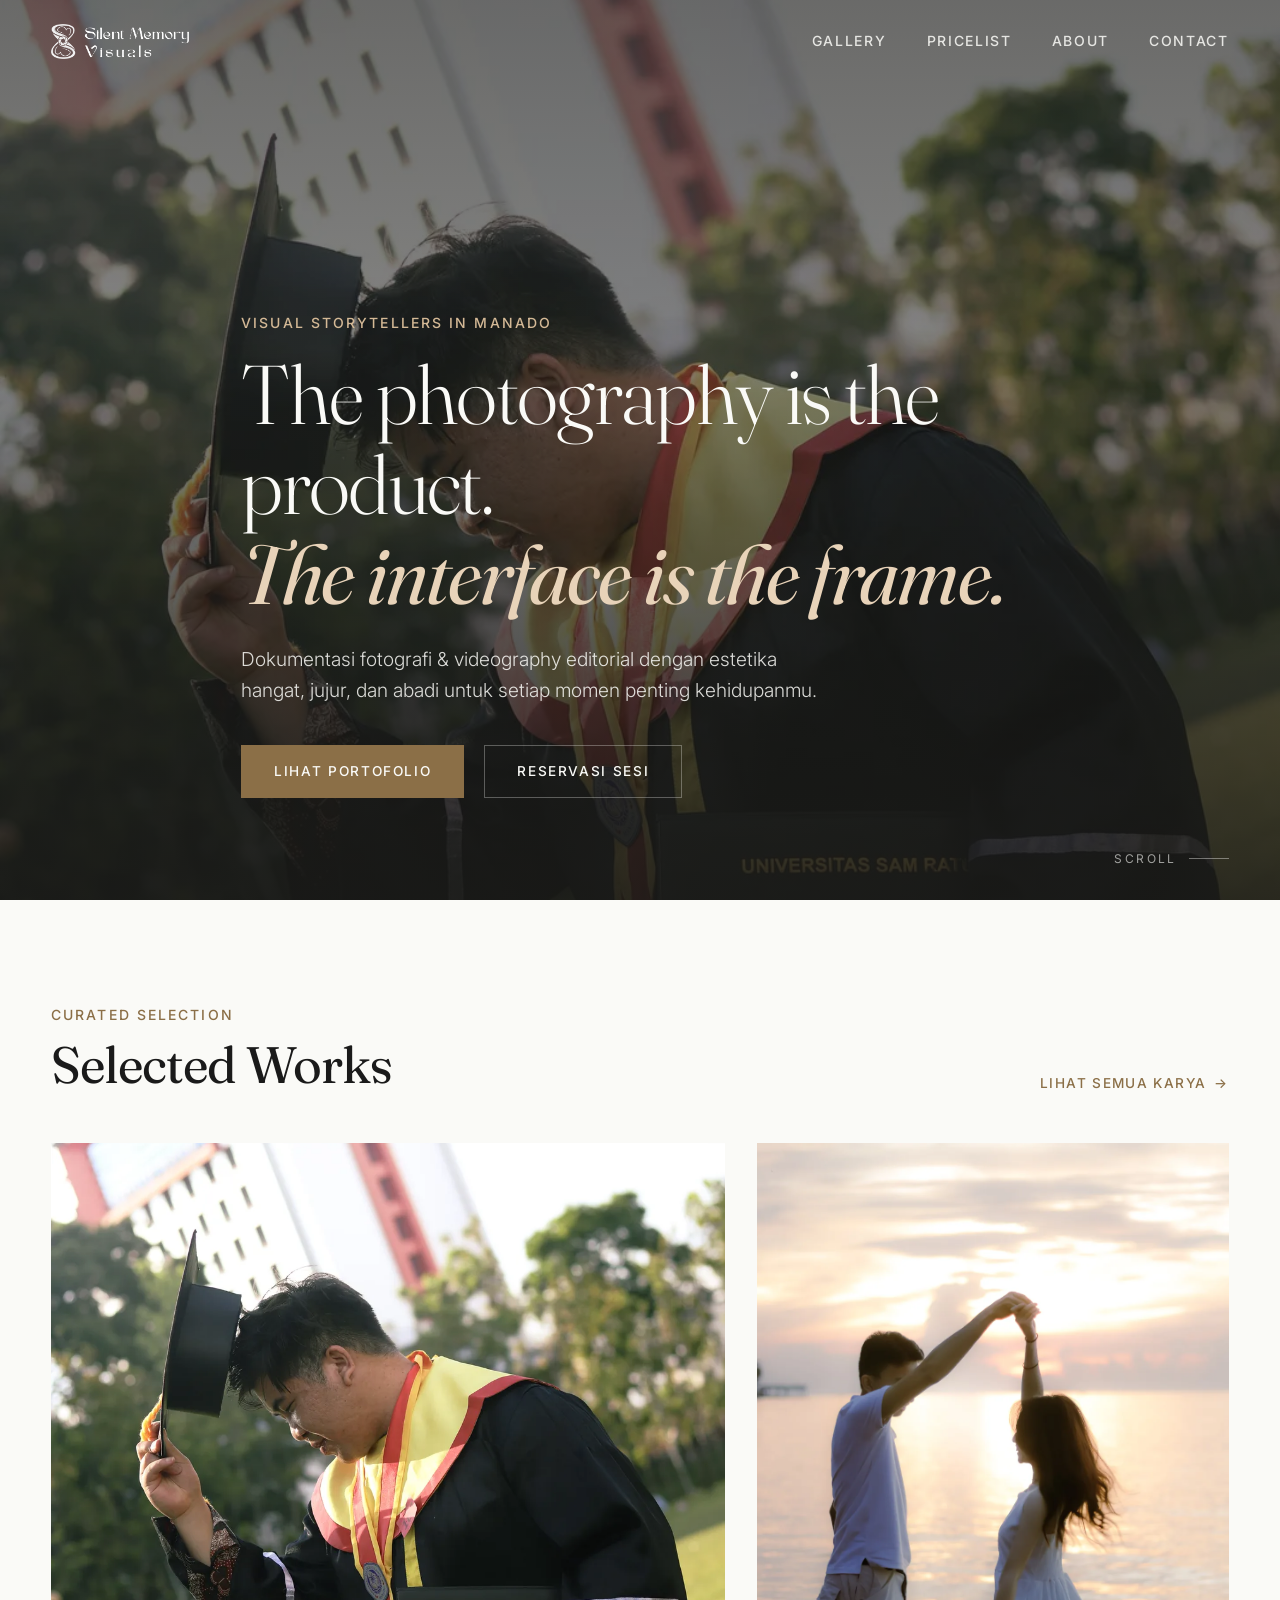
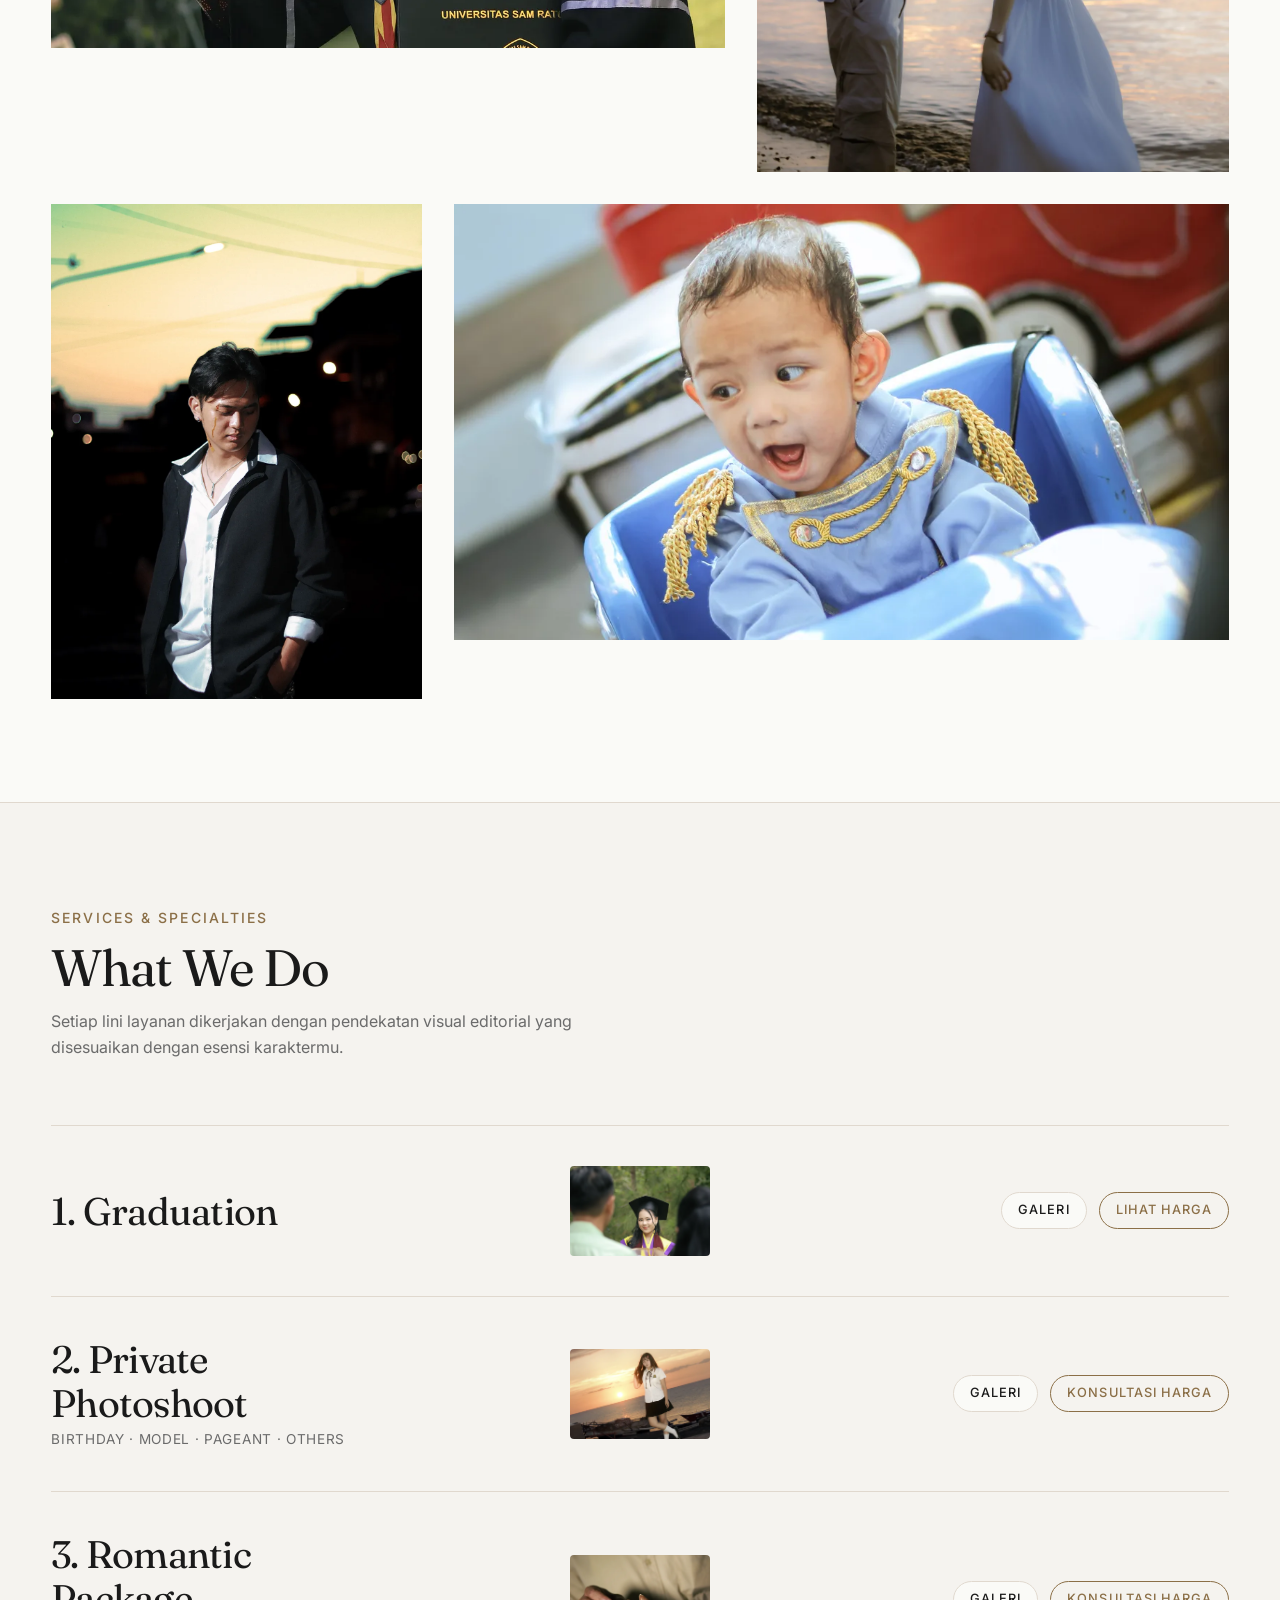
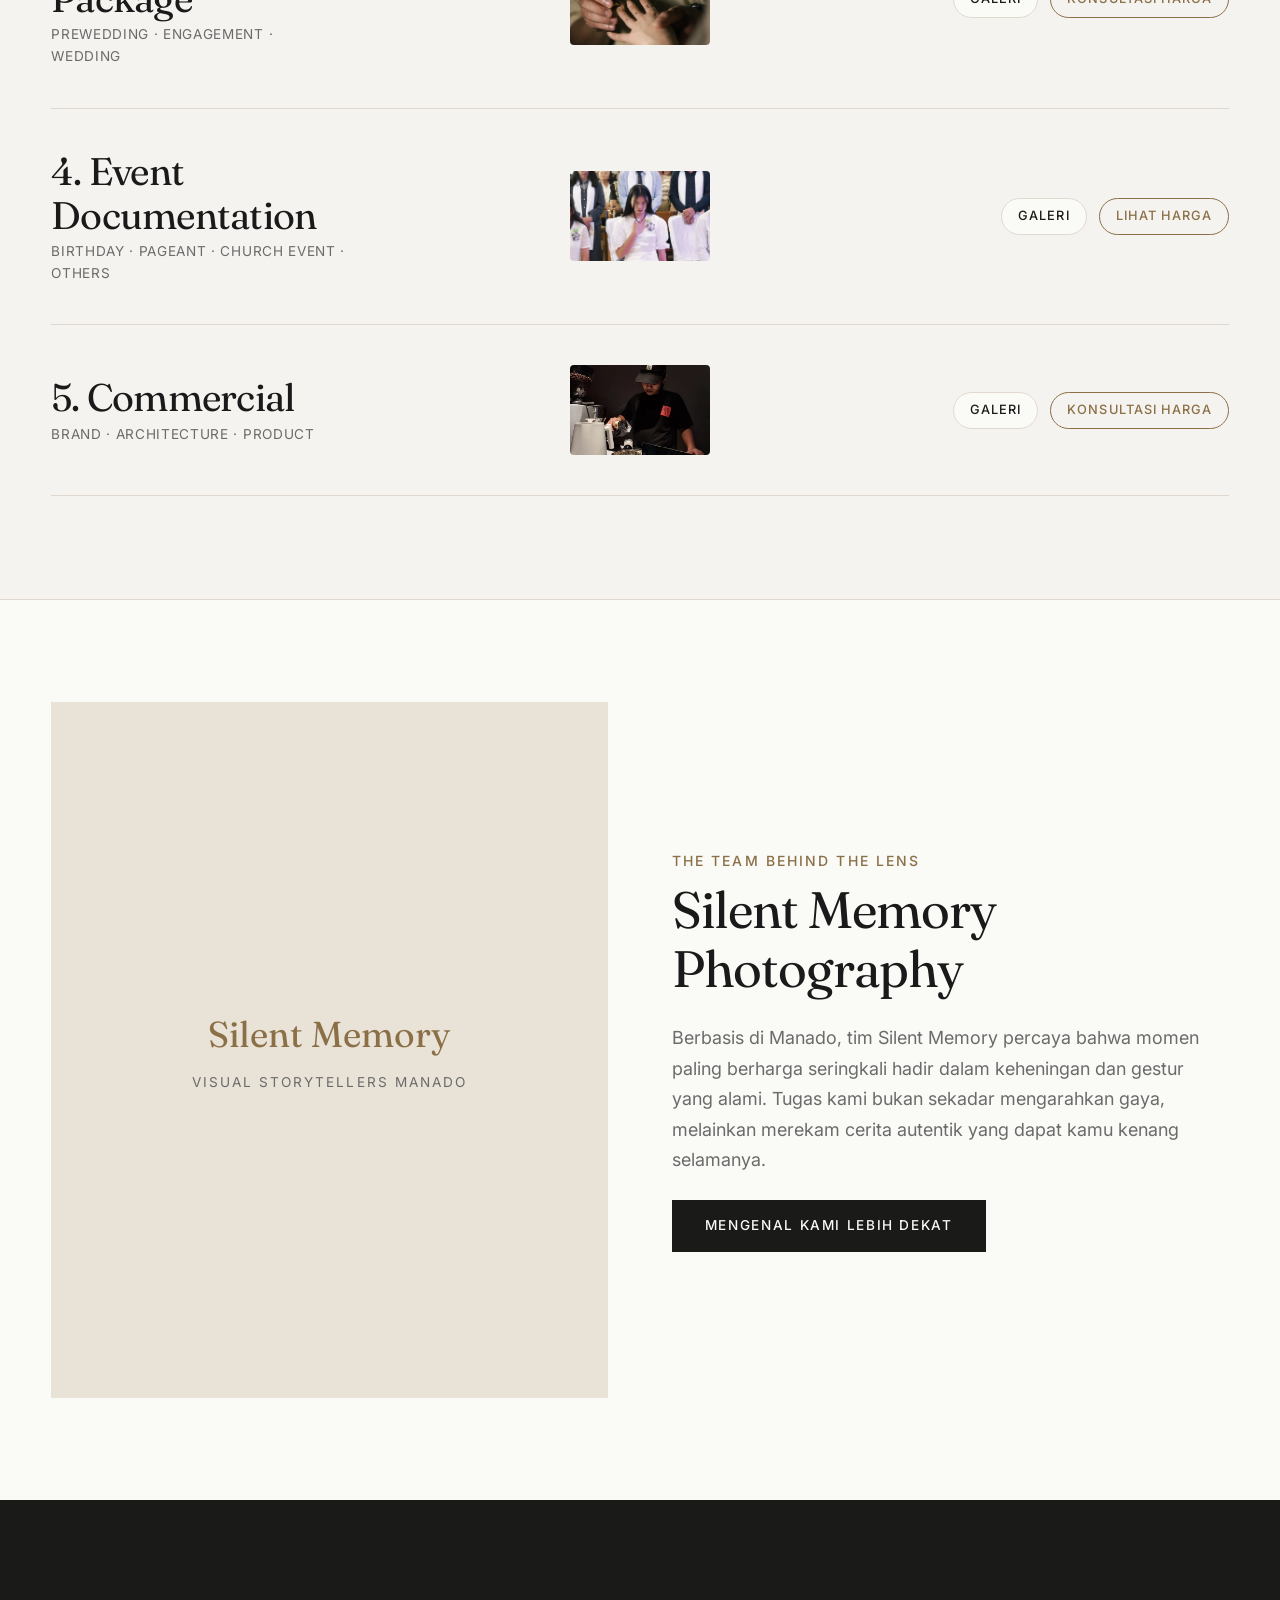
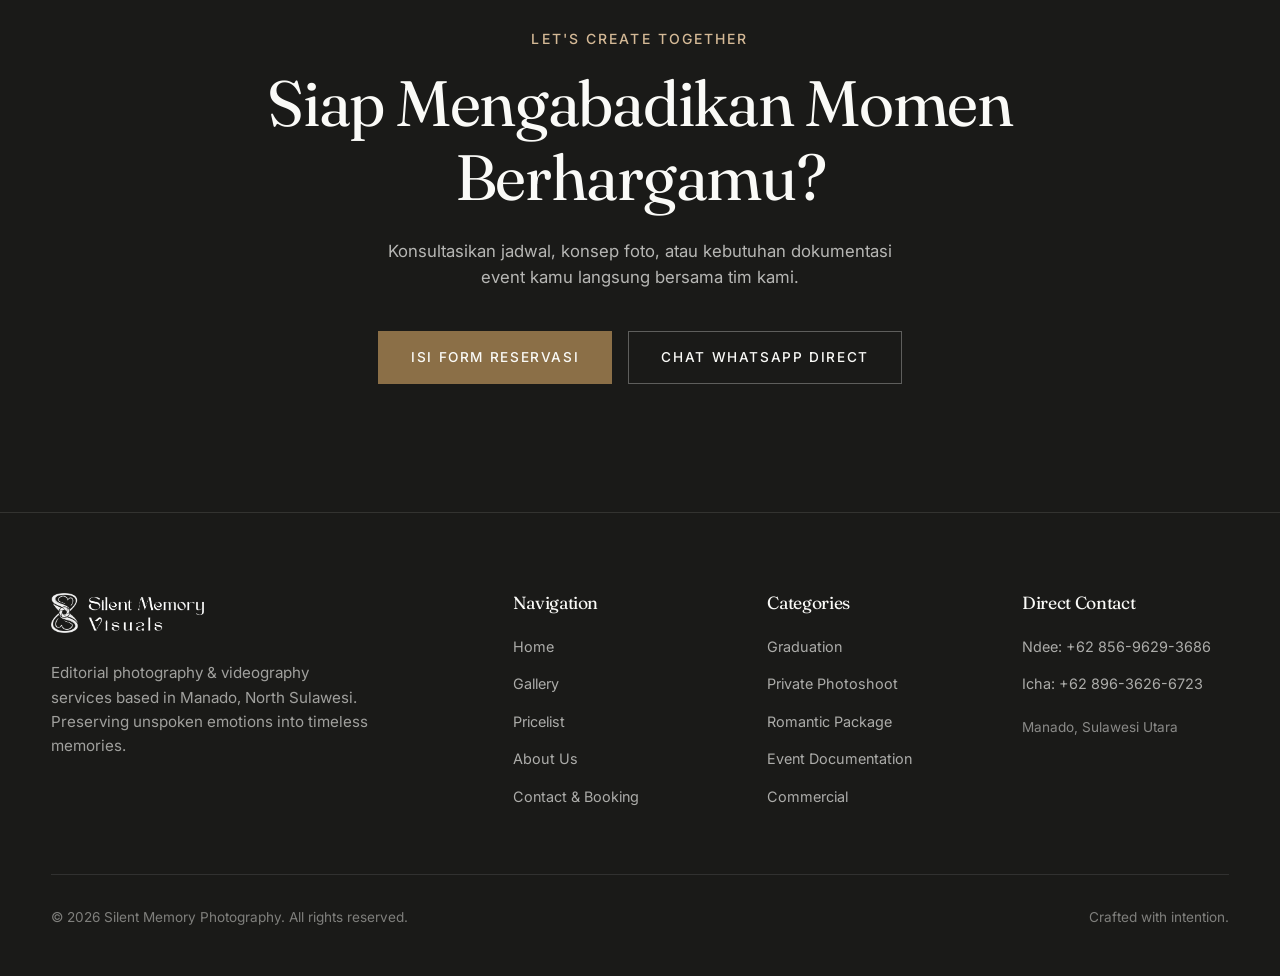
==== commit 939e2228: "fix: gallery button" ====
--- a/index.html
+++ b/index.html
@@ -237,16 +237,37 @@
       display: flex;
       align-items: center;
       justify-content: flex-end;
-      gap: 1.5rem;
+      gap: 0.75rem;
+    }
+
+    .btn-galeri {
+      font-size: 0.8rem;
+      letter-spacing: 0.08em;
+      text-transform: uppercase;
+      color: var(--text-primary);
+      padding: 0.45rem 1rem;
+      border: 1px solid var(--border-color);
+      border-radius: 20px;
+      font-weight: 500;
+      background-color: var(--bg-primary);
+      transition: all var(--transition-fast);
+    }
+
+    .btn-galeri:hover {
+      border-color: var(--text-primary);
+      background-color: var(--text-primary);
+      color: var(--bg-primary);
     }
 
     .btn-harga {
       font-size: 0.8rem;
-      letter-spacing: 0.1em;
+      letter-spacing: 0.08em;
       text-transform: uppercase;
       color: var(--accent-gold);
-      padding: 0.4rem 0.8rem;
+      padding: 0.45rem 1rem;
       border: 1px solid var(--accent-gold);
+      border-radius: 20px;
+      font-weight: 500;
       transition: all var(--transition-fast);
     }
 
@@ -435,8 +456,8 @@
 
         <!-- Work 2 -->
         <a href="gallery.html?category=romantic-package" class="work-item work-item-2">
-          <img src="assets/images/love-package/couple/love-package-couple-couple1-900.webp" 
-               srcset="assets/images/love-package/couple/love-package-couple-couple1-900.webp 900w, assets/images/love-package/couple/love-package-couple-couple1-1600.webp 1600w" 
+          <img src="assets/images/romantic-package/couple/romantic-package-couple-couple1-900.webp" 
+               srcset="assets/images/romantic-package/couple/romantic-package-couple-couple1-900.webp 900w, assets/images/romantic-package/couple/romantic-package-couple-couple1-1600.webp 1600w" 
                alt="Romantic Sunset Couple Session" 
                style="width: 100%; height: 100%; object-fit: cover; display: block;">
           <div class="work-info">
@@ -488,7 +509,7 @@
             </a>
             <img src="assets/images/graduation/graduation-graduation2-900.webp" alt="Graduation Preview" class="service-preview-img">
             <div class="service-actions">
-              <a href="gallery.html?category=graduation" class="btn-link" id="whatwedo-grad-gal">Galeri</a>
+              <a href="gallery.html?category=graduation" class="btn-galeri" id="whatwedo-grad-gal">Galeri</a>
               <a href="pricelist.html#graduation" class="btn-harga" id="whatwedo-grad-price">Lihat Harga</a>
             </div>
           </div>
@@ -501,7 +522,7 @@
             </a>
             <img src="assets/images/private-photoshoot/model/private-photoshoot-model-model2-900.webp" alt="Private Photoshoot Preview" class="service-preview-img">
             <div class="service-actions">
-              <a href="gallery.html?category=private-photoshoot" class="btn-link" id="whatwedo-priv-gal">Galeri</a>
+              <a href="gallery.html?category=private-photoshoot" class="btn-galeri" id="whatwedo-priv-gal">Galeri</a>
               <a href="contact.html?category=private-photoshoot" class="btn-harga" id="whatwedo-priv-price">Konsultasi Harga</a>
             </div>
           </div>
@@ -512,9 +533,9 @@
               <h3 class="service-title">3. Romantic Package</h3>
               <span class="service-subcats">Prewedding · Engagement · Wedding</span>
             </a>
-            <img src="assets/images/love-package/engagement/love-package-engagement-engagement1-900.webp" alt="Romantic Package Preview" class="service-preview-img">
+            <img src="assets/images/romantic-package/engagement/romantic-package-engagement-engagement1-900.webp" alt="Romantic Package Preview" class="service-preview-img">
             <div class="service-actions">
-              <a href="gallery.html?category=romantic-package" class="btn-link" id="whatwedo-love-gal">Galeri</a>
+              <a href="gallery.html?category=romantic-package" class="btn-galeri" id="whatwedo-love-gal">Galeri</a>
               <a href="contact.html?category=romantic-package" class="btn-harga" id="whatwedo-love-price">Konsultasi Harga</a>
             </div>
           </div>
@@ -527,7 +548,7 @@
             </a>
             <img src="assets/images/event-documentation/church-event/event-documentation-church-event-church1-900.webp" alt="Event Documentation Preview" class="service-preview-img">
             <div class="service-actions">
-              <a href="gallery.html?category=event-documentation" class="btn-link" id="whatwedo-event-gal">Galeri</a>
+              <a href="gallery.html?category=event-documentation" class="btn-galeri" id="whatwedo-event-gal">Galeri</a>
               <a href="pricelist.html#event-documentation" class="btn-harga" id="whatwedo-event-price">Lihat Harga</a>
             </div>
           </div>
@@ -540,7 +561,7 @@
             </a>
             <img src="assets/images/commercial/commercial-commercial1-900.webp" alt="Commercial Preview" class="service-preview-img">
             <div class="service-actions">
-              <a href="gallery.html?category=commercial" class="btn-link" id="whatwedo-comm-gal">Galeri</a>
+              <a href="gallery.html?category=commercial" class="btn-galeri" id="whatwedo-comm-gal">Galeri</a>
               <a href="contact.html?category=commercial" class="btn-harga" id="whatwedo-comm-price">Konsultasi Harga</a>
             </div>
           </div>
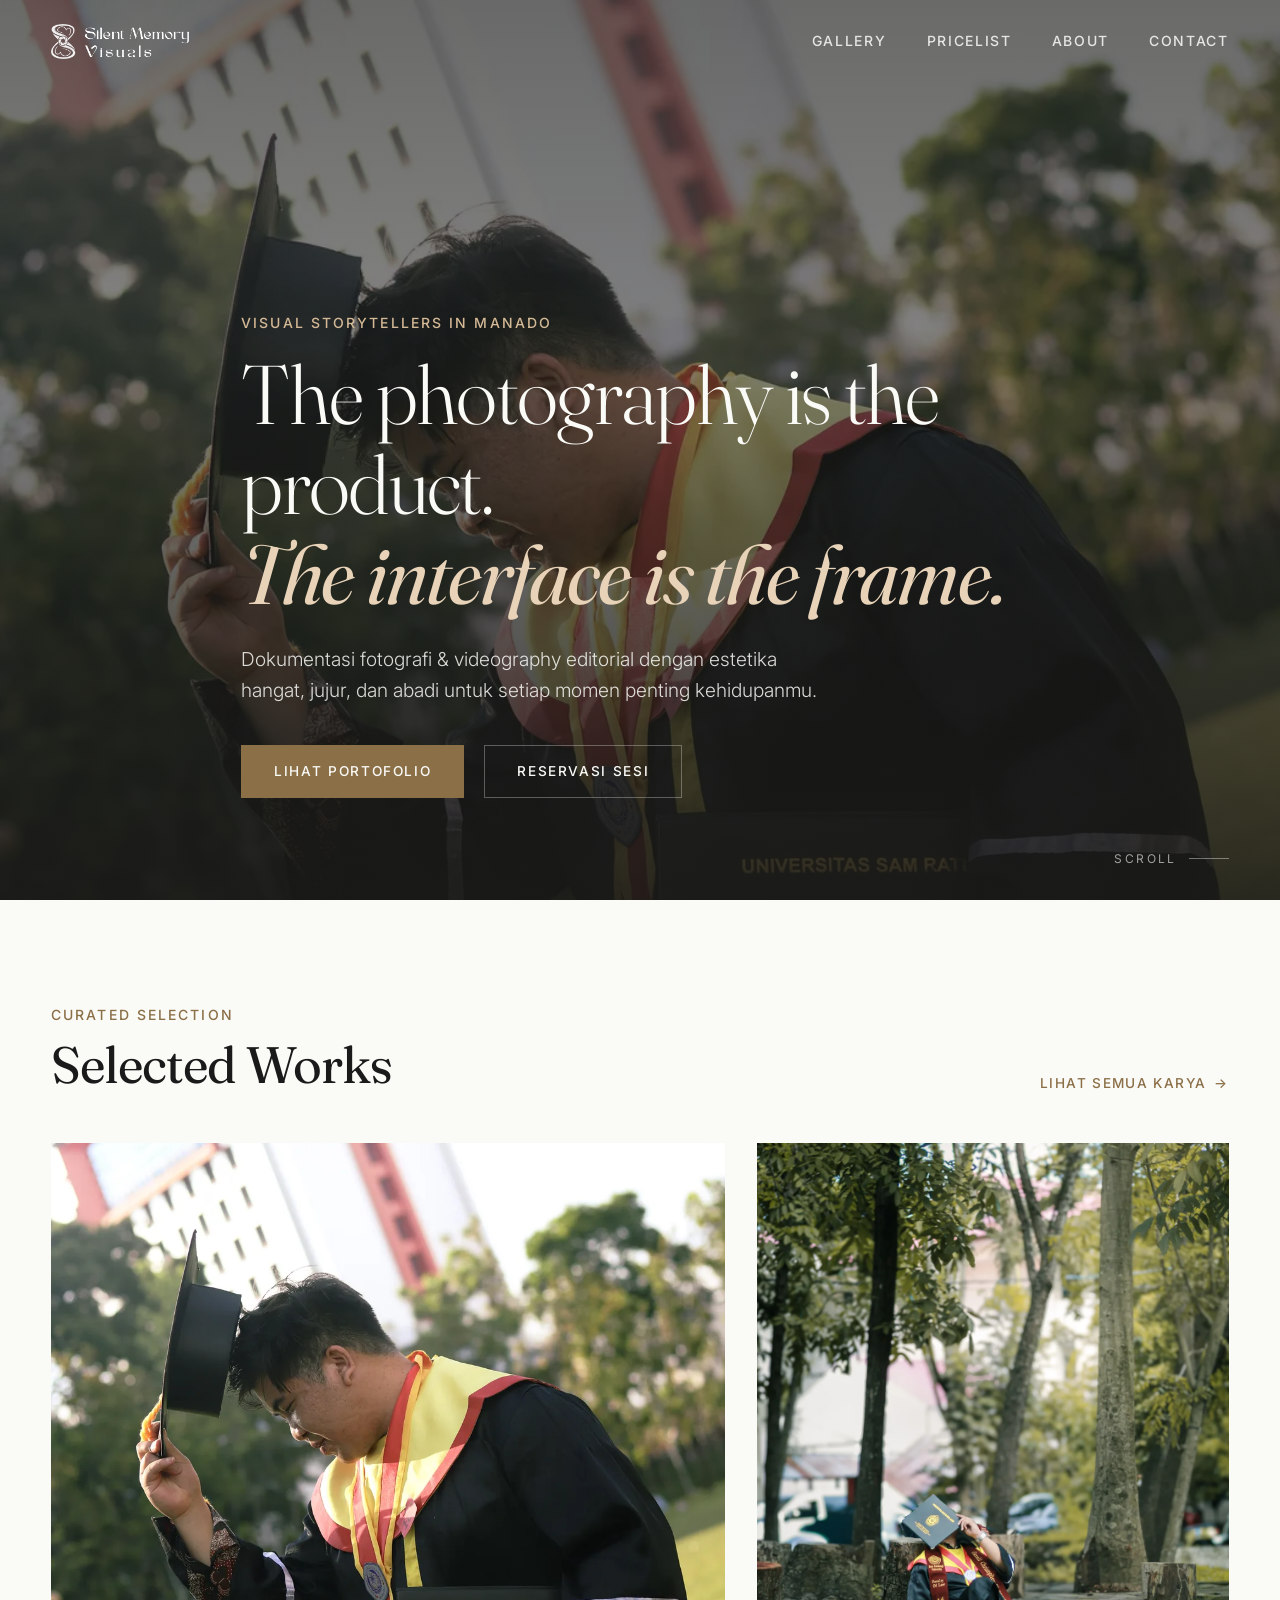
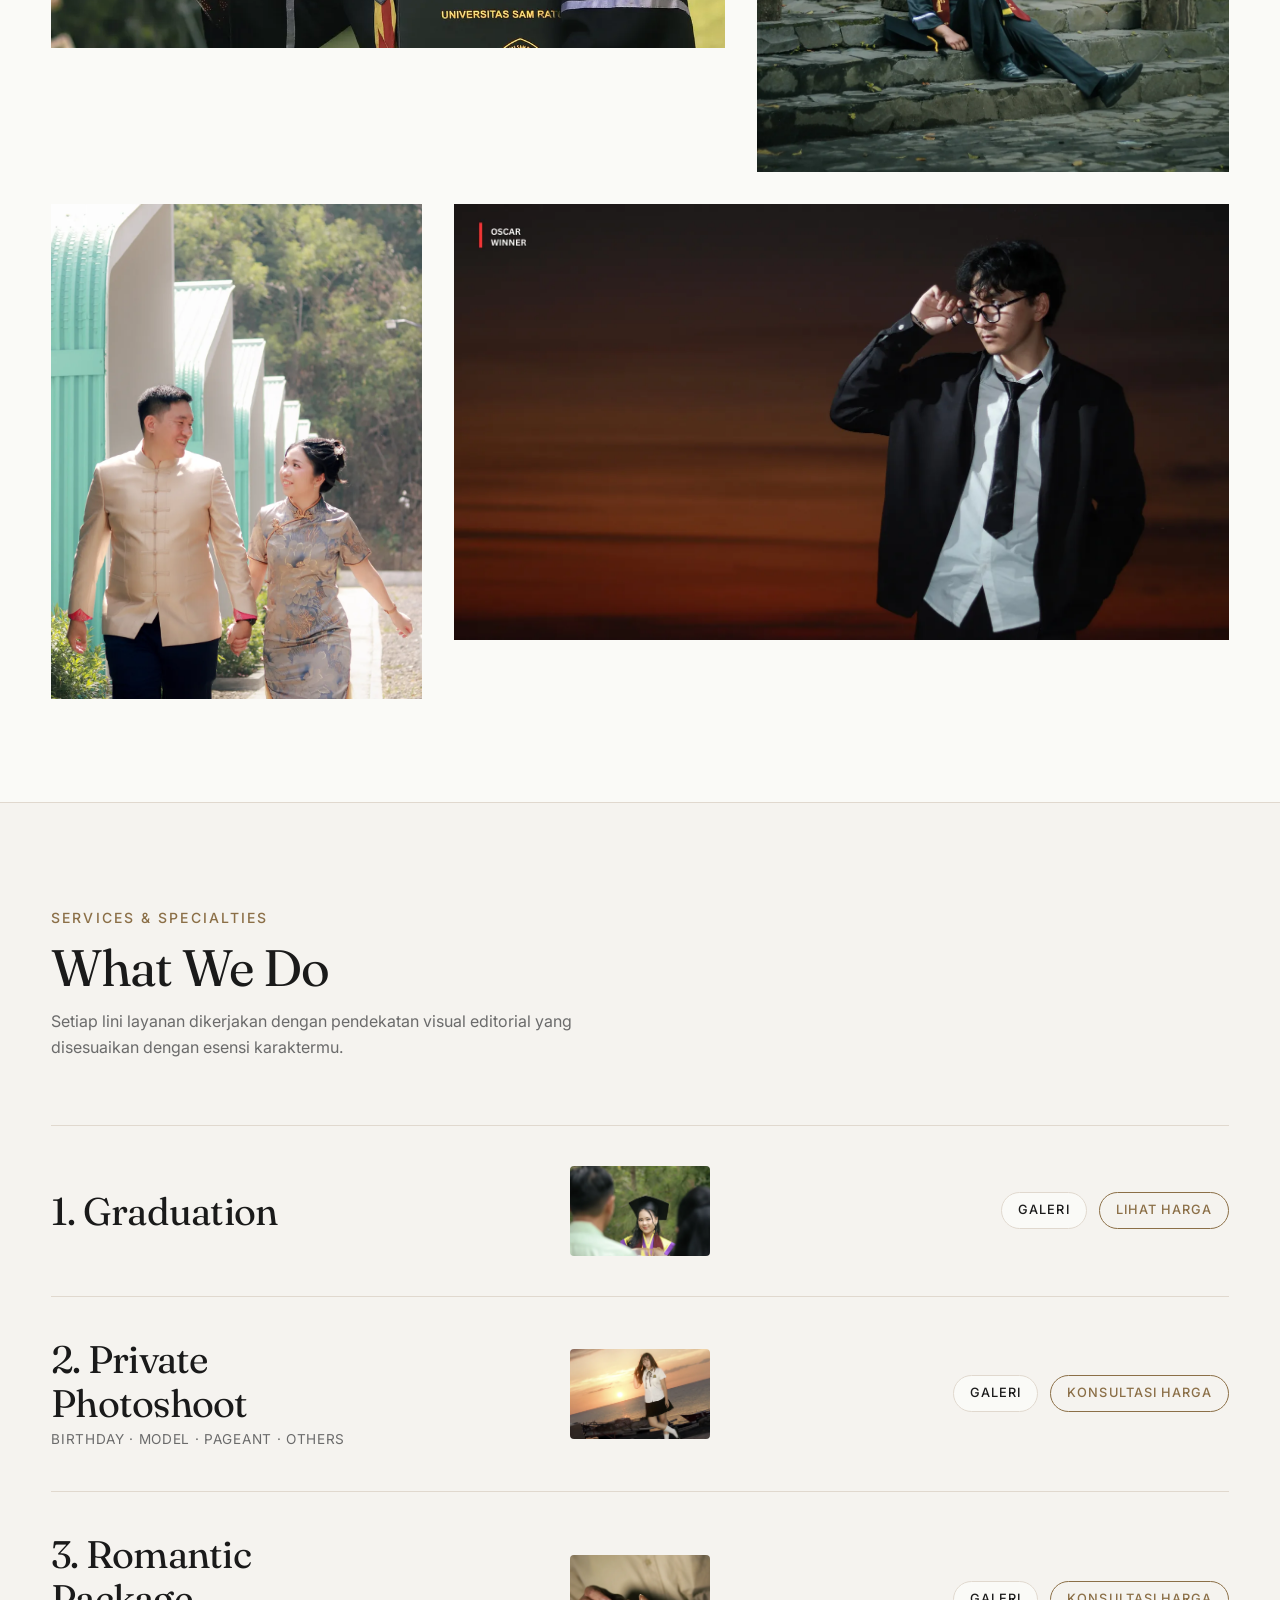
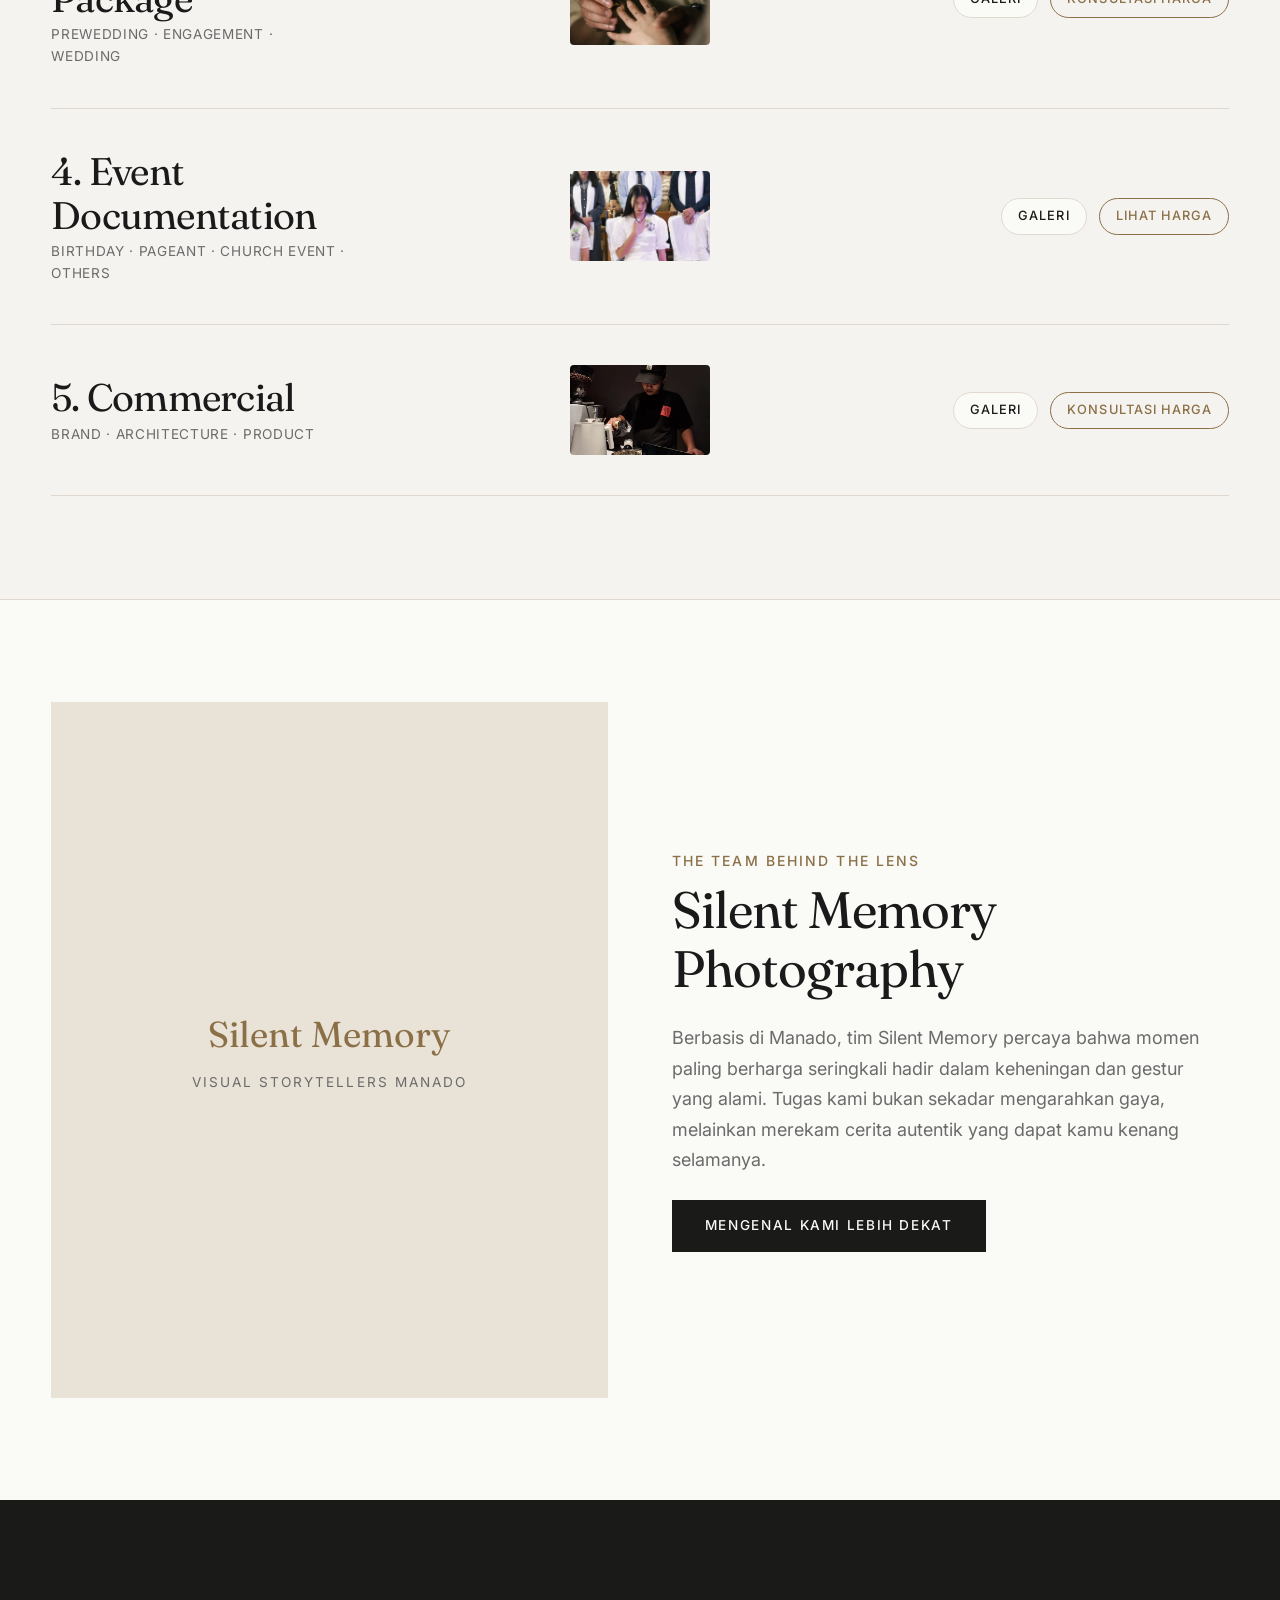
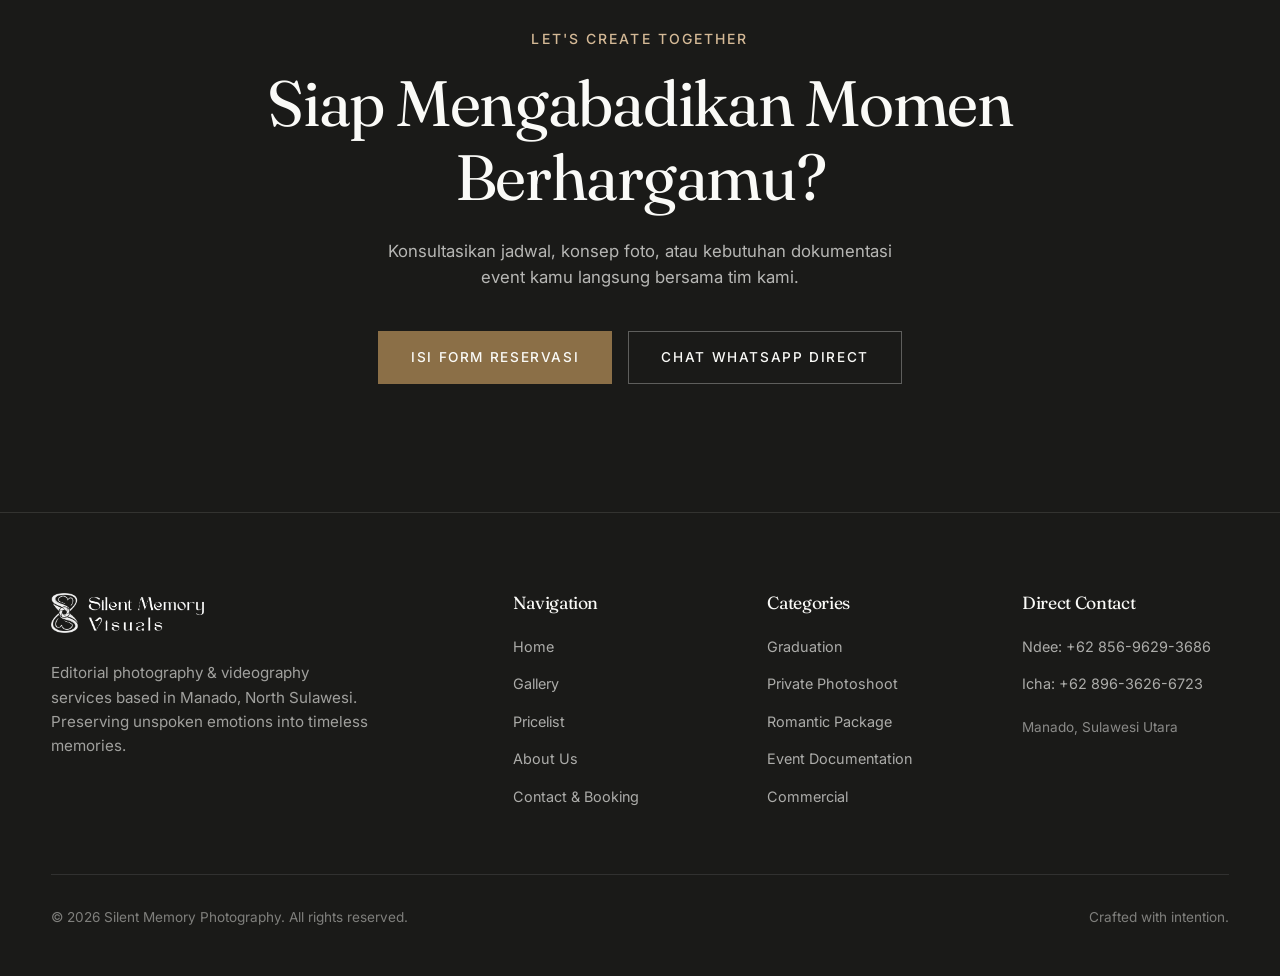
==== commit 582daee9: "edit: selected works" ====
--- a/index.html
+++ b/index.html
@@ -442,7 +442,7 @@
       </div>
 
       <div class="works-grid fade-in-section">
-        <!-- Work 1 -->
+        <!-- Work 1: graduation1 -->
         <a href="gallery.html?category=graduation" class="work-item work-item-1">
           <img src="assets/images/graduation/graduation-graduation1-900.webp" 
                srcset="assets/images/graduation/graduation-graduation1-900.webp 900w, assets/images/graduation/graduation-graduation1-1600.webp 1600w" 
@@ -454,39 +454,39 @@
           </div>
         </a>
 
-        <!-- Work 2 -->
-        <a href="gallery.html?category=romantic-package" class="work-item work-item-2">
-          <img src="assets/images/romantic-package/couple/romantic-package-couple-couple1-900.webp" 
-               srcset="assets/images/romantic-package/couple/romantic-package-couple-couple1-900.webp 900w, assets/images/romantic-package/couple/romantic-package-couple-couple1-1600.webp 1600w" 
-               alt="Romantic Sunset Couple Session" 
+        <!-- Work 2: graduation6 -->
+        <a href="gallery.html?category=graduation" class="work-item work-item-2">
+          <img src="assets/images/graduation/graduation-graduation6-900.webp" 
+               srcset="assets/images/graduation/graduation-graduation6-900.webp 900w, assets/images/graduation/graduation-graduation6-1600.webp 1600w" 
+               alt="Graduation Cap & Gown Celebration" 
+               style="width: 100%; height: 100%; object-fit: cover; display: block;">
+          <div class="work-info">
+            <div class="work-cat">GRADUATION · 2026</div>
+            <div class="work-title">Graduation Cap & Gown Celebration</div>
+          </div>
+        </a>
+
+        <!-- Work 3: engagement10 -->
+        <a href="gallery.html?category=romantic-package" class="work-item work-item-3">
+          <img src="assets/images/romantic-package/engagement/romantic-package-engagement-engagement10-900.webp" 
+               srcset="assets/images/romantic-package/engagement/romantic-package-engagement-engagement10-900.webp 900w, assets/images/romantic-package/engagement/romantic-package-engagement-engagement10-1600.webp 1600w" 
+               alt="Warm Engagement Moment" 
                style="width: 100%; height: 100%; object-fit: cover; display: block;">
           <div class="work-info">
             <div class="work-cat">ROMANTIC PACKAGE · 2026</div>
-            <div class="work-title">Romantic Sunset Couple Session</div>
+            <div class="work-title">Warm Engagement Celebration</div>
           </div>
         </a>
 
-        <!-- Work 3 -->
-        <a href="gallery.html?category=private-photoshoot" class="work-item work-item-3">
-          <img src="assets/images/private-photoshoot/model/private-photoshoot-model-model1-900.webp" 
-               srcset="assets/images/private-photoshoot/model/private-photoshoot-model-model1-900.webp 900w, assets/images/private-photoshoot/model/private-photoshoot-model-model1-1600.webp 1600w" 
-               alt="Editorial Model Studio Session" 
+        <!-- Work 4: model16 -->
+        <a href="gallery.html?category=private-photoshoot" class="work-item work-item-4">
+          <img src="assets/images/private-photoshoot/model/private-photoshoot-model-model16-900.webp" 
+               srcset="assets/images/private-photoshoot/model/private-photoshoot-model-model16-900.webp 900w, assets/images/private-photoshoot/model/private-photoshoot-model-model16-1600.webp 1600w" 
+               alt="Editorial Model Session" 
                style="width: 100%; height: 100%; object-fit: cover; display: block;">
           <div class="work-info">
             <div class="work-cat">PRIVATE PHOTOSHOOT · 2026</div>
-            <div class="work-title">Editorial Model Studio Session</div>
-          </div>
-        </a>
-
-        <!-- Work 4 -->
-        <a href="gallery.html?category=event-documentation" class="work-item work-item-4">
-          <img src="assets/images/event-documentation/birthday/event-documentation-birthday-birthday1-900.webp" 
-               srcset="assets/images/event-documentation/birthday/event-documentation-birthday-birthday1-900.webp 900w, assets/images/event-documentation/birthday/event-documentation-birthday-birthday1-1600.webp 1600w" 
-               alt="Intimate Birthday & Event Celebration" 
-               style="width: 100%; height: 100%; object-fit: cover; display: block;">
-          <div class="work-info">
-            <div class="work-cat">EVENT DOCUMENTATION · 2026</div>
-            <div class="work-title">Intimate Birthday & Event Celebration</div>
+            <div class="work-title">Editorial Model Session</div>
           </div>
         </a>
       </div>
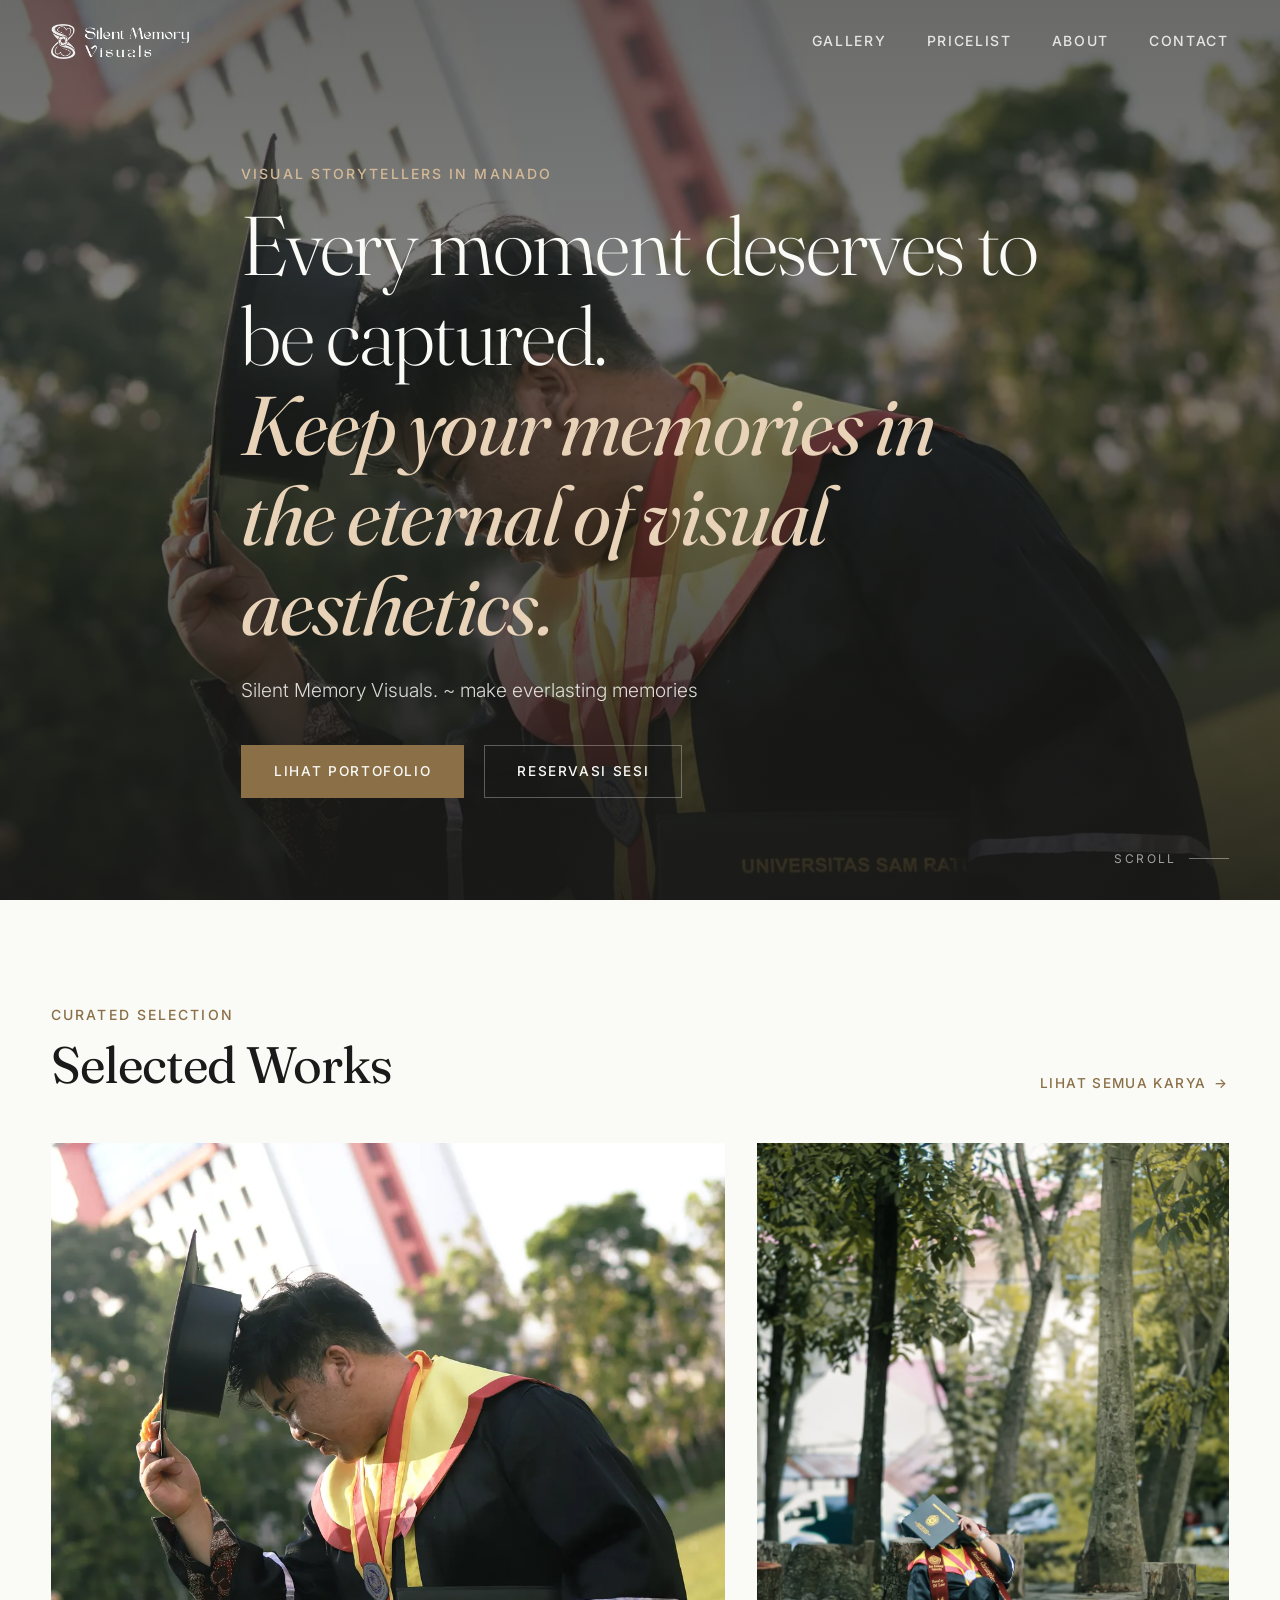
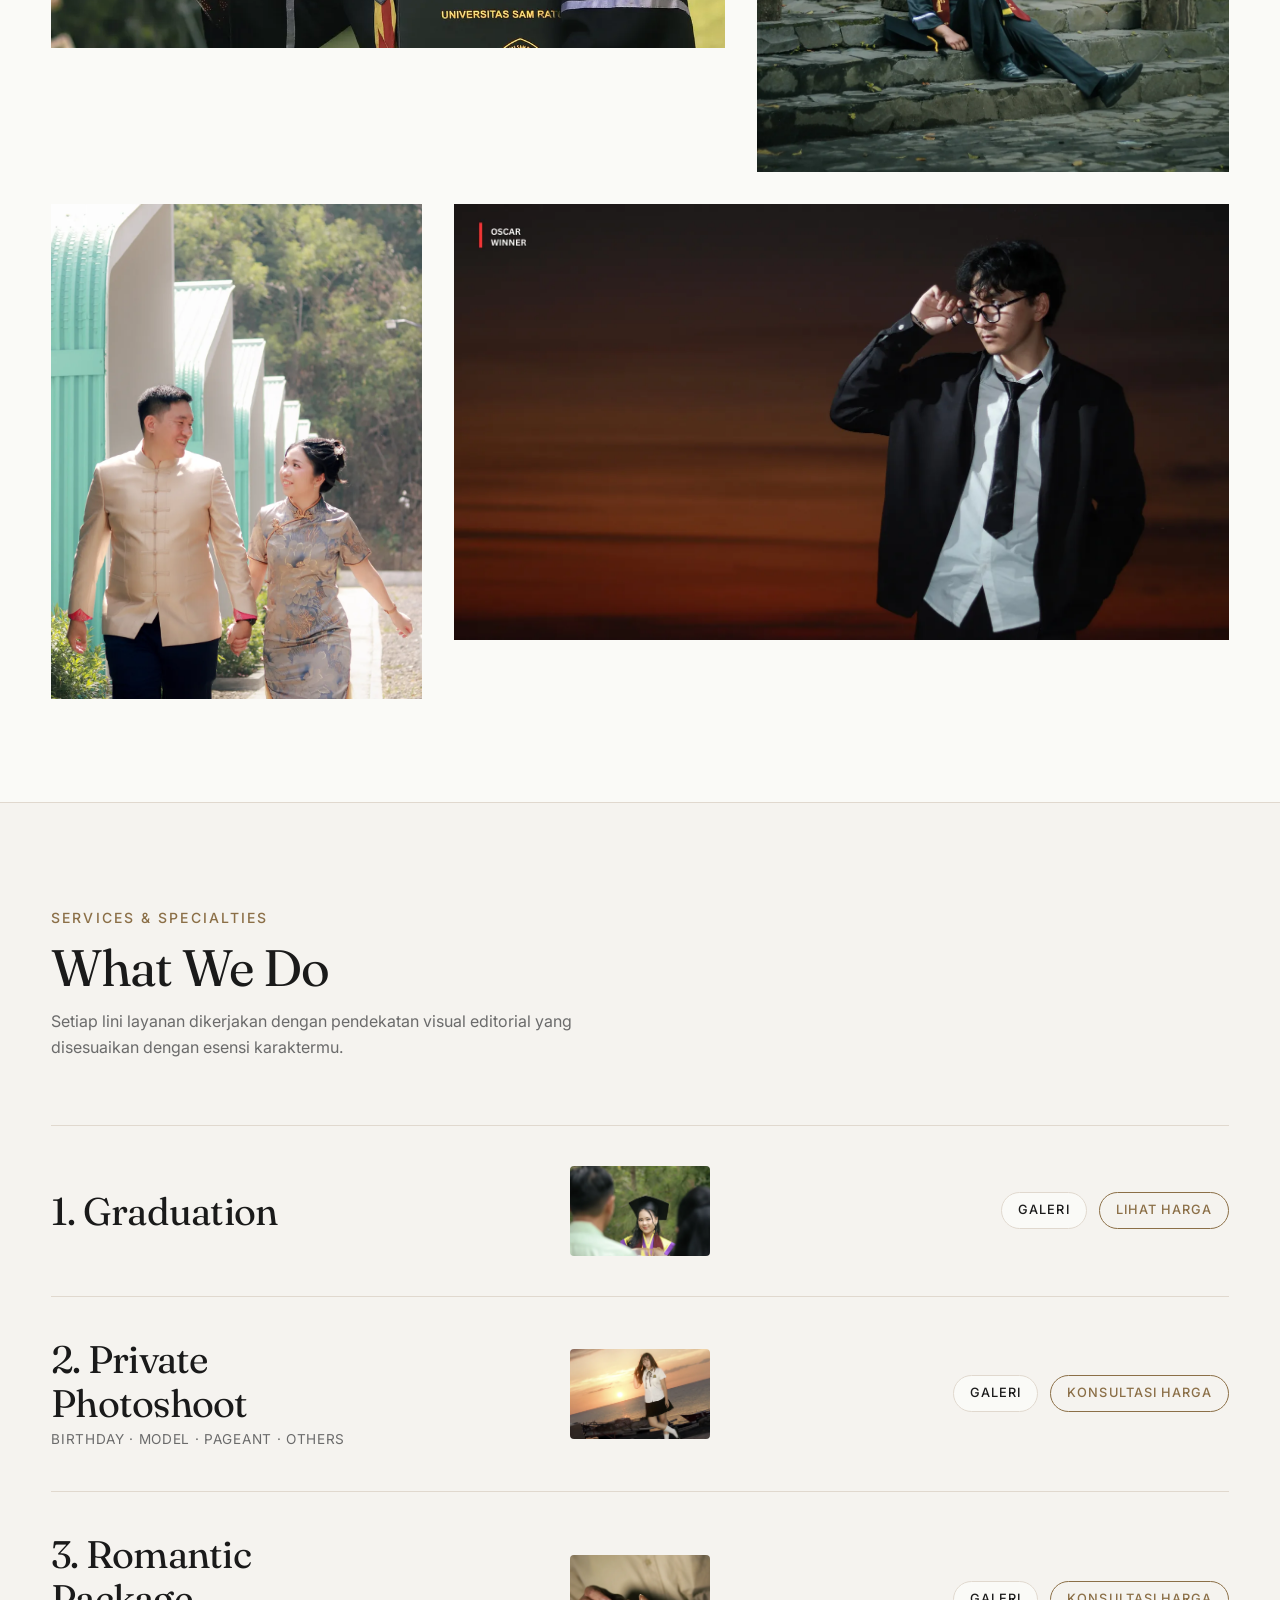
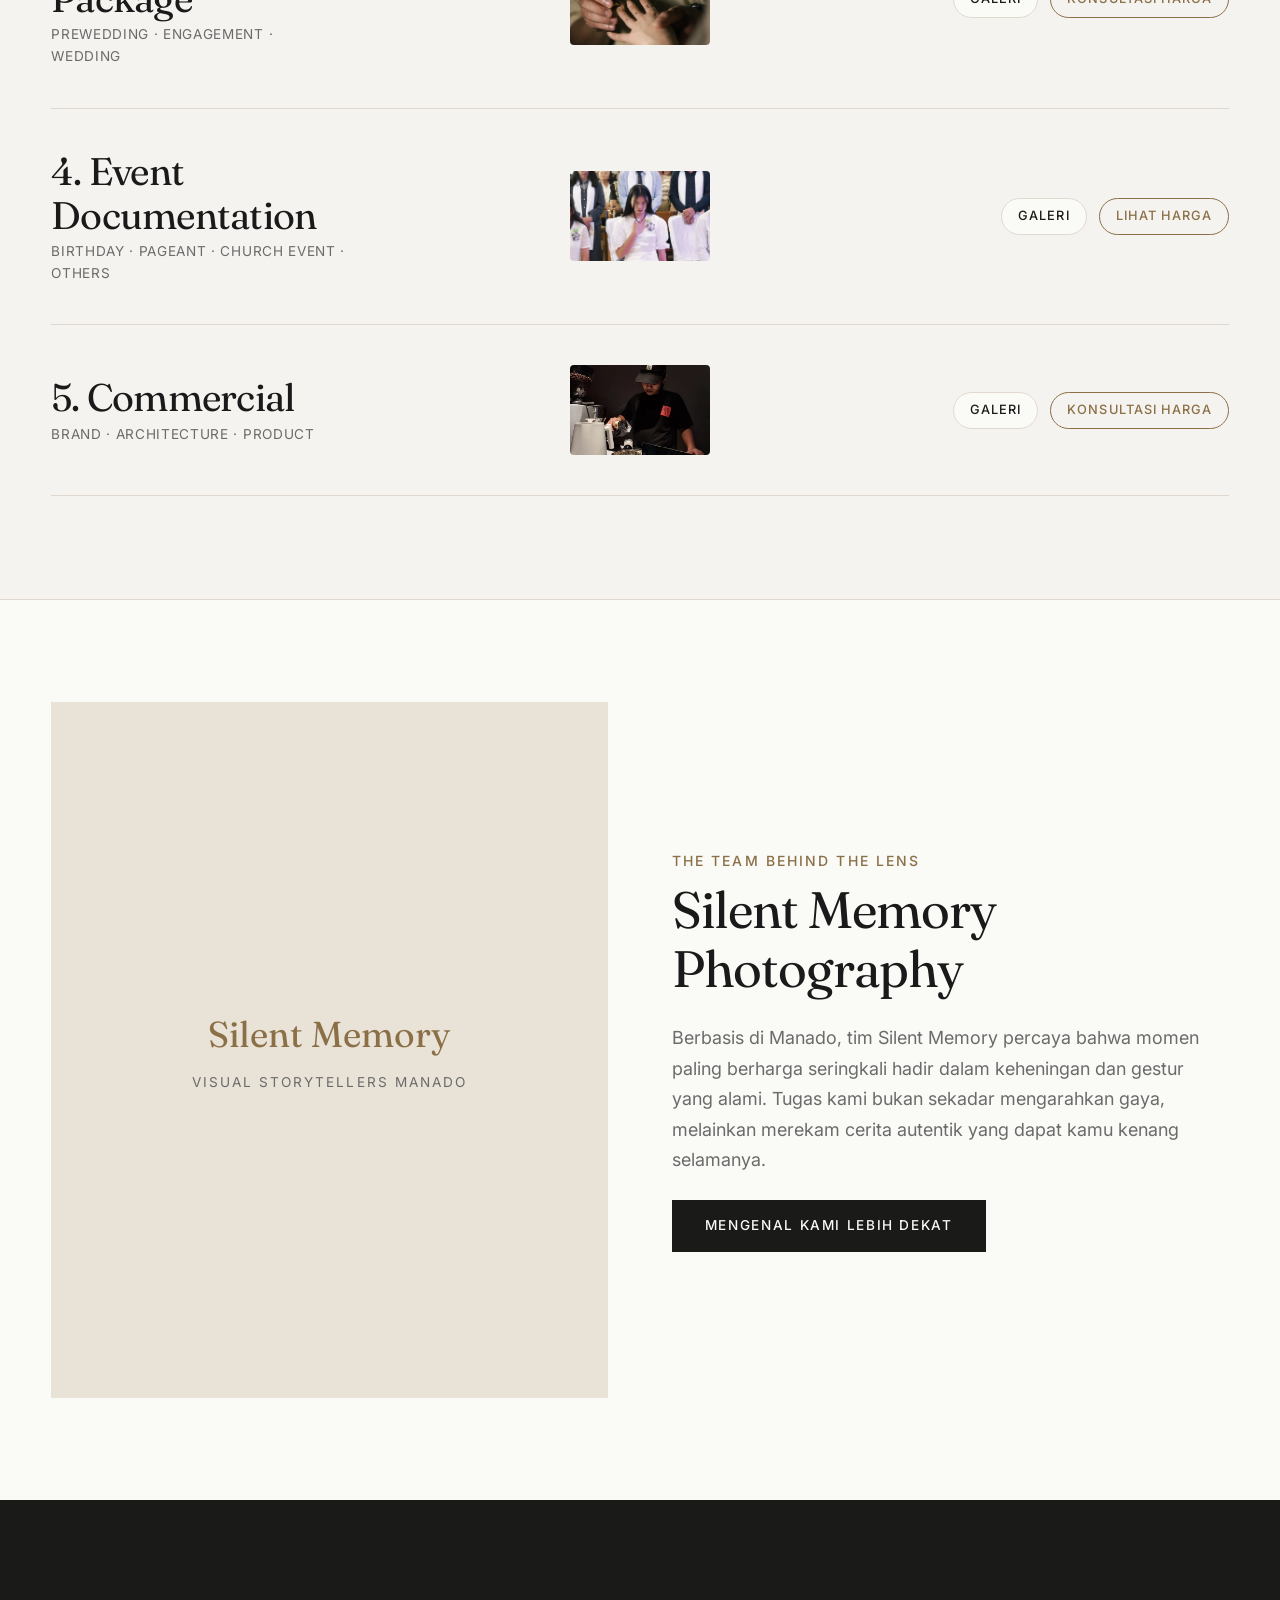
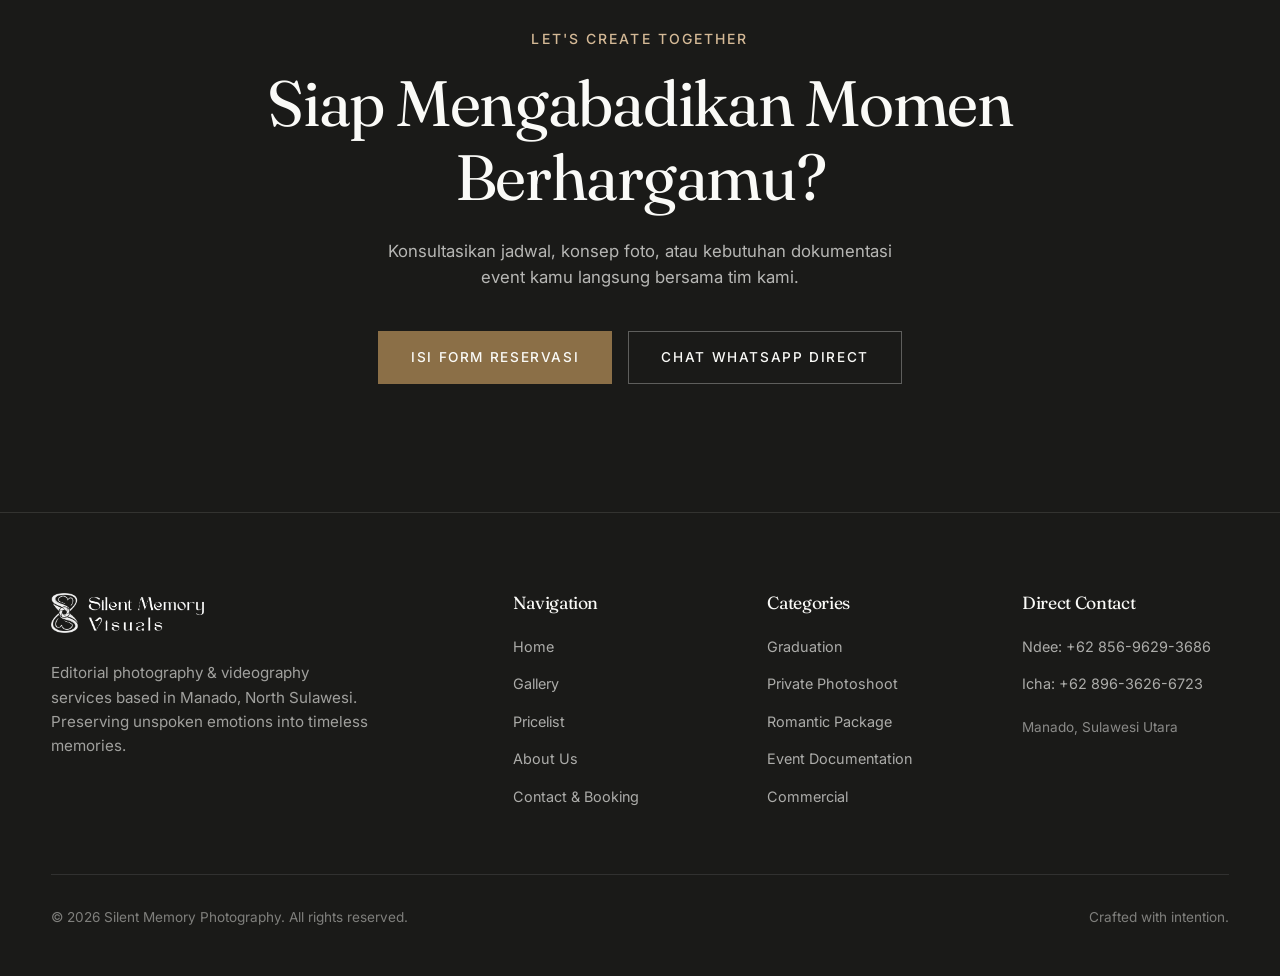
==== commit cb76a8b9: "edit: hero title" ====
--- a/index.html
+++ b/index.html
@@ -1,19 +1,23 @@
 <!DOCTYPE html>
 <html lang="id">
+
 <head>
   <meta charset="UTF-8">
   <meta name="viewport" content="width=device-width, initial-scale=1.0">
   <title>Silent Memory Photography | Editorial Photography & Videography Manado</title>
-  <meta name="description" content="Silent Memory Photography - Jasa fotografi dan videografi profesional di Manado. Khusus Graduation, Private Photoshoot, Romantic Package, Event Documentation, dan Commercial.">
-  
+  <meta name="description"
+    content="Silent Memory Photography - Jasa fotografi dan videografi profesional di Manado. Khusus Graduation, Private Photoshoot, Romantic Package, Event Documentation, dan Commercial.">
+
   <!-- Google Fonts -->
   <link rel="preconnect" href="https://fonts.googleapis.com">
   <link rel="preconnect" href="https://fonts.gstatic.com" crossorigin>
-  <link href="https://fonts.googleapis.com/css2?family=Fraunces:opsz,wght@9..144,300;400;500;600;700&family=Inter:wght@300;400;500;600;700&display=swap" rel="stylesheet">
-  
+  <link
+    href="https://fonts.googleapis.com/css2?family=Fraunces:opsz,wght@9..144,300;400;500;600;700&family=Inter:wght@300;400;500;600;700&display=swap"
+    rel="stylesheet">
+
   <!-- Stylesheet -->
   <link rel="stylesheet" href="css/style.css">
-  
+
   <style>
     /* Homepage Specific Inline Styles */
     .hero-section {
@@ -39,7 +43,8 @@
       object-fit: cover;
       opacity: 0.65;
       filter: brightness(0.9);
-      background-color: #2a2825; /* Fallback */
+      background-color: #2a2825;
+      /* Fallback */
     }
 
     .hero-scrim {
@@ -114,10 +119,25 @@
       background-color: #F2EDE6;
     }
 
-    .work-item-1 { grid-column: span 7; aspect-ratio: 4/3; }
-    .work-item-2 { grid-column: span 5; aspect-ratio: 3/4; }
-    .work-item-3 { grid-column: span 4; aspect-ratio: 3/4; }
-    .work-item-4 { grid-column: span 8; aspect-ratio: 16/9; }
+    .work-item-1 {
+      grid-column: span 7;
+      aspect-ratio: 4/3;
+    }
+
+    .work-item-2 {
+      grid-column: span 5;
+      aspect-ratio: 3/4;
+    }
+
+    .work-item-3 {
+      grid-column: span 4;
+      aspect-ratio: 3/4;
+    }
+
+    .work-item-4 {
+      grid-column: span 8;
+      aspect-ratio: 16/9;
+    }
 
     .work-img-placeholder {
       width: 100%;
@@ -149,7 +169,7 @@
       left: 0;
       width: 100%;
       padding: 1.5rem;
-      background: linear-gradient(0deg, rgba(26,26,24,0.8) 0%, transparent 100%);
+      background: linear-gradient(0deg, rgba(26, 26, 24, 0.8) 0%, transparent 100%);
       color: var(--text-light);
       opacity: 0;
       transition: opacity var(--transition-fast);
@@ -309,19 +329,26 @@
         grid-template-columns: 1fr 1fr;
         gap: 1.5rem;
       }
-      .work-item-1, .work-item-2, .work-item-3, .work-item-4 {
+
+      .work-item-1,
+      .work-item-2,
+      .work-item-3,
+      .work-item-4 {
         grid-column: span 1;
         aspect-ratio: 4/3;
       }
+
       .service-row {
         grid-template-columns: 1fr auto;
         gap: 1.25rem 1rem;
         align-items: center;
         padding: 2rem 0;
       }
+
       .service-title-wrap {
         grid-column: 1;
       }
+
       .service-preview-img {
         display: block;
         width: 120px;
@@ -329,12 +356,14 @@
         grid-column: 2;
         margin: 0;
       }
+
       .service-actions {
         grid-column: 1 / -1;
         justify-content: flex-start;
         gap: 1.25rem;
         margin-top: 0.25rem;
       }
+
       .about-preview-grid {
         grid-template-columns: 1fr;
         gap: 2.5rem;
@@ -346,28 +375,37 @@
         grid-template-columns: 1fr;
         gap: 1.25rem;
       }
-      .work-item-1, .work-item-2, .work-item-3, .work-item-4 {
+
+      .work-item-1,
+      .work-item-2,
+      .work-item-3,
+      .work-item-4 {
         grid-column: span 1;
         aspect-ratio: 16/10;
       }
+
       .work-img-placeholder {
         padding: 1.25rem 1rem;
       }
+
       .service-row {
         grid-template-columns: 1fr auto;
         gap: 1rem;
         padding: 1.5rem 0;
       }
+
       .service-preview-img {
         width: 95px;
         height: 65px;
       }
+
       .service-actions {
         gap: 1rem;
       }
     }
   </style>
 </head>
+
 <body>
 
   <!-- HEADER NAVBAR -->
@@ -410,19 +448,21 @@
     <!-- HERO SECTION -->
     <section class="hero-section">
       <div class="hero-scrim"></div>
-      <img src="assets/images/graduation/graduation-graduation1-1600.webp" 
-           srcset="assets/images/graduation/graduation-graduation1-900.webp 900w, assets/images/graduation/graduation-graduation1-1600.webp 1600w, assets/images/graduation/graduation-graduation1-2560.webp 2560w" 
-           sizes="100vw"
-           alt="Silent Memory Photography Hero" 
-           class="hero-bg">
+      <img src="assets/images/graduation/graduation-graduation1-1600.webp"
+        srcset="assets/images/graduation/graduation-graduation1-900.webp 900w, assets/images/graduation/graduation-graduation1-1600.webp 1600w, assets/images/graduation/graduation-graduation1-2560.webp 2560w"
+        sizes="100vw" alt="Silent Memory Photography Hero" class="hero-bg">
 
       <div class="container hero-content fade-in-section">
-        <span class="sub-title" style="color: #D4B996; margin-bottom: 1rem; display: block;">Visual Storytellers in Manado</span>
-        <h1 class="hero-title">The photography is the product.<br><em>The interface is the frame.</em></h1>
-        <p class="hero-sub">Dokumentasi fotografi & videography editorial dengan estetika hangat, jujur, dan abadi untuk setiap momen penting kehidupanmu.</p>
+        <span class="sub-title" style="color: #D4B996; margin-bottom: 1rem; display: block;">Visual Storytellers in
+          Manado</span>
+        <h1 class="hero-title">Every moment deserves to be captured.<br><em>Keep your memories in the eternal of visual
+            aesthetics.</em></h1>
+        <p class="hero-sub">Silent Memory Visuals. ~ make everlasting memories</p>
         <div style="display: flex; gap: 1.25rem; flex-wrap: wrap;">
           <a href="gallery.html" class="btn btn-primary" id="hero-cta-gallery">Lihat Portofolio</a>
-          <a href="contact.html" class="btn btn-outline" style="color: var(--text-light); border-color: rgba(250,250,247,0.3);" id="hero-cta-contact">Reservasi Sesi</a>
+          <a href="contact.html" class="btn btn-outline"
+            style="color: var(--text-light); border-color: rgba(250,250,247,0.3);" id="hero-cta-contact">Reservasi
+            Sesi</a>
         </div>
       </div>
 
@@ -433,7 +473,8 @@
 
     <!-- SELECTED WORKS SECTION -->
     <section class="section-padding container">
-      <div class="fade-in-section" style="display: flex; justify-content: space-between; align-items: flex-end; flex-wrap: wrap; gap: 1.5rem;">
+      <div class="fade-in-section"
+        style="display: flex; justify-content: space-between; align-items: flex-end; flex-wrap: wrap; gap: 1.5rem;">
         <div>
           <span class="sub-title">Curated Selection</span>
           <h2 class="heading-lg" style="margin-top: 0.5rem;">Selected Works</h2>
@@ -444,10 +485,10 @@
       <div class="works-grid fade-in-section">
         <!-- Work 1: graduation1 -->
         <a href="gallery.html?category=graduation" class="work-item work-item-1">
-          <img src="assets/images/graduation/graduation-graduation1-900.webp" 
-               srcset="assets/images/graduation/graduation-graduation1-900.webp 900w, assets/images/graduation/graduation-graduation1-1600.webp 1600w" 
-               alt="Sam Ratulangi University Graduation" 
-               style="width: 100%; height: 100%; object-fit: cover; display: block;">
+          <img src="assets/images/graduation/graduation-graduation1-900.webp"
+            srcset="assets/images/graduation/graduation-graduation1-900.webp 900w, assets/images/graduation/graduation-graduation1-1600.webp 1600w"
+            alt="Sam Ratulangi University Graduation"
+            style="width: 100%; height: 100%; object-fit: cover; display: block;">
           <div class="work-info">
             <div class="work-cat">GRADUATION · 2026</div>
             <div class="work-title">Graduation at Sam Ratulangi University</div>
@@ -456,10 +497,10 @@
 
         <!-- Work 2: graduation6 -->
         <a href="gallery.html?category=graduation" class="work-item work-item-2">
-          <img src="assets/images/graduation/graduation-graduation6-900.webp" 
-               srcset="assets/images/graduation/graduation-graduation6-900.webp 900w, assets/images/graduation/graduation-graduation6-1600.webp 1600w" 
-               alt="Graduation Cap & Gown Celebration" 
-               style="width: 100%; height: 100%; object-fit: cover; display: block;">
+          <img src="assets/images/graduation/graduation-graduation6-900.webp"
+            srcset="assets/images/graduation/graduation-graduation6-900.webp 900w, assets/images/graduation/graduation-graduation6-1600.webp 1600w"
+            alt="Graduation Cap & Gown Celebration"
+            style="width: 100%; height: 100%; object-fit: cover; display: block;">
           <div class="work-info">
             <div class="work-cat">GRADUATION · 2026</div>
             <div class="work-title">Graduation Cap & Gown Celebration</div>
@@ -468,10 +509,9 @@
 
         <!-- Work 3: engagement10 -->
         <a href="gallery.html?category=romantic-package" class="work-item work-item-3">
-          <img src="assets/images/romantic-package/engagement/romantic-package-engagement-engagement10-900.webp" 
-               srcset="assets/images/romantic-package/engagement/romantic-package-engagement-engagement10-900.webp 900w, assets/images/romantic-package/engagement/romantic-package-engagement-engagement10-1600.webp 1600w" 
-               alt="Warm Engagement Moment" 
-               style="width: 100%; height: 100%; object-fit: cover; display: block;">
+          <img src="assets/images/romantic-package/engagement/romantic-package-engagement-engagement10-900.webp"
+            srcset="assets/images/romantic-package/engagement/romantic-package-engagement-engagement10-900.webp 900w, assets/images/romantic-package/engagement/romantic-package-engagement-engagement10-1600.webp 1600w"
+            alt="Warm Engagement Moment" style="width: 100%; height: 100%; object-fit: cover; display: block;">
           <div class="work-info">
             <div class="work-cat">ROMANTIC PACKAGE · 2026</div>
             <div class="work-title">Warm Engagement Celebration</div>
@@ -480,10 +520,9 @@
 
         <!-- Work 4: model16 -->
         <a href="gallery.html?category=private-photoshoot" class="work-item work-item-4">
-          <img src="assets/images/private-photoshoot/model/private-photoshoot-model-model16-900.webp" 
-               srcset="assets/images/private-photoshoot/model/private-photoshoot-model-model16-900.webp 900w, assets/images/private-photoshoot/model/private-photoshoot-model-model16-1600.webp 1600w" 
-               alt="Editorial Model Session" 
-               style="width: 100%; height: 100%; object-fit: cover; display: block;">
+          <img src="assets/images/private-photoshoot/model/private-photoshoot-model-model16-900.webp"
+            srcset="assets/images/private-photoshoot/model/private-photoshoot-model-model16-900.webp 900w, assets/images/private-photoshoot/model/private-photoshoot-model-model16-1600.webp 1600w"
+            alt="Editorial Model Session" style="width: 100%; height: 100%; object-fit: cover; display: block;">
           <div class="work-info">
             <div class="work-cat">PRIVATE PHOTOSHOOT · 2026</div>
             <div class="work-title">Editorial Model Session</div>
@@ -493,21 +532,24 @@
     </section>
 
     <!-- WHAT WE DO SECTION (5 Services with DUAL-CTA) -->
-    <section class="section-padding" style="background-color: #F5F3EF; border-top: 1px solid var(--border-color); border-bottom: 1px solid var(--border-color);">
+    <section class="section-padding"
+      style="background-color: #F5F3EF; border-top: 1px solid var(--border-color); border-bottom: 1px solid var(--border-color);">
       <div class="container fade-in-section">
         <span class="sub-title">Services & Specialties</span>
         <h2 class="heading-lg" style="margin-top: 0.5rem;">What We Do</h2>
-        <p class="body-muted" style="max-width: 600px; margin-top: 0.75rem;">Setiap lini layanan dikerjakan dengan pendekatan visual editorial yang disesuaikan dengan esensi karaktermu.</p>
+        <p class="body-muted" style="max-width: 600px; margin-top: 0.75rem;">Setiap lini layanan dikerjakan dengan
+          pendekatan visual editorial yang disesuaikan dengan esensi karaktermu.</p>
 
         <div class="services-list">
-          
+
           <!-- 1. GRADUATION -->
           <div class="service-row">
             <a href="gallery.html?category=graduation" class="service-title-wrap" id="whatwedo-grad-link">
               <h3 class="service-title">1. Graduation</h3>
-              
+
             </a>
-            <img src="assets/images/graduation/graduation-graduation2-900.webp" alt="Graduation Preview" class="service-preview-img">
+            <img src="assets/images/graduation/graduation-graduation2-900.webp" alt="Graduation Preview"
+              class="service-preview-img">
             <div class="service-actions">
               <a href="gallery.html?category=graduation" class="btn-galeri" id="whatwedo-grad-gal">Galeri</a>
               <a href="pricelist.html#graduation" class="btn-harga" id="whatwedo-grad-price">Lihat Harga</a>
@@ -520,10 +562,12 @@
               <h3 class="service-title">2. Private Photoshoot</h3>
               <span class="service-subcats">Birthday · Model · Pageant · Others</span>
             </a>
-            <img src="assets/images/private-photoshoot/model/private-photoshoot-model-model2-900.webp" alt="Private Photoshoot Preview" class="service-preview-img">
+            <img src="assets/images/private-photoshoot/model/private-photoshoot-model-model2-900.webp"
+              alt="Private Photoshoot Preview" class="service-preview-img">
             <div class="service-actions">
               <a href="gallery.html?category=private-photoshoot" class="btn-galeri" id="whatwedo-priv-gal">Galeri</a>
-              <a href="contact.html?category=private-photoshoot" class="btn-harga" id="whatwedo-priv-price">Konsultasi Harga</a>
+              <a href="contact.html?category=private-photoshoot" class="btn-harga" id="whatwedo-priv-price">Konsultasi
+                Harga</a>
             </div>
           </div>
 
@@ -533,10 +577,12 @@
               <h3 class="service-title">3. Romantic Package</h3>
               <span class="service-subcats">Prewedding · Engagement · Wedding</span>
             </a>
-            <img src="assets/images/romantic-package/engagement/romantic-package-engagement-engagement1-900.webp" alt="Romantic Package Preview" class="service-preview-img">
+            <img src="assets/images/romantic-package/engagement/romantic-package-engagement-engagement1-900.webp"
+              alt="Romantic Package Preview" class="service-preview-img">
             <div class="service-actions">
               <a href="gallery.html?category=romantic-package" class="btn-galeri" id="whatwedo-love-gal">Galeri</a>
-              <a href="contact.html?category=romantic-package" class="btn-harga" id="whatwedo-love-price">Konsultasi Harga</a>
+              <a href="contact.html?category=romantic-package" class="btn-harga" id="whatwedo-love-price">Konsultasi
+                Harga</a>
             </div>
           </div>
 
@@ -546,7 +592,8 @@
               <h3 class="service-title">4. Event Documentation</h3>
               <span class="service-subcats">Birthday · Pageant · Church Event · Others</span>
             </a>
-            <img src="assets/images/event-documentation/church-event/event-documentation-church-event-church1-900.webp" alt="Event Documentation Preview" class="service-preview-img">
+            <img src="assets/images/event-documentation/church-event/event-documentation-church-event-church1-900.webp"
+              alt="Event Documentation Preview" class="service-preview-img">
             <div class="service-actions">
               <a href="gallery.html?category=event-documentation" class="btn-galeri" id="whatwedo-event-gal">Galeri</a>
               <a href="pricelist.html#event-documentation" class="btn-harga" id="whatwedo-event-price">Lihat Harga</a>
@@ -559,7 +606,8 @@
               <h3 class="service-title">5. Commercial</h3>
               <span class="service-subcats">Brand · Architecture · Product</span>
             </a>
-            <img src="assets/images/commercial/commercial-commercial1-900.webp" alt="Commercial Preview" class="service-preview-img">
+            <img src="assets/images/commercial/commercial-commercial1-900.webp" alt="Commercial Preview"
+              class="service-preview-img">
             <div class="service-actions">
               <a href="gallery.html?category=commercial" class="btn-galeri" id="whatwedo-comm-gal">Galeri</a>
               <a href="contact.html?category=commercial" class="btn-harga" id="whatwedo-comm-price">Konsultasi Harga</a>
@@ -573,17 +621,24 @@
     <!-- ABOUT PREVIEW SECTION -->
     <section class="section-padding container">
       <div class="about-preview-grid fade-in-section">
-        <div class="about-img-box" style="overflow: hidden; display: flex; align-items: center; justify-content: center; background-color: #E8E2D7;">
+        <div class="about-img-box"
+          style="overflow: hidden; display: flex; align-items: center; justify-content: center; background-color: #E8E2D7;">
           <div style="text-align: center; padding: 2rem;">
-            <span style="font-family: var(--font-heading); font-size: 2.25rem; color: var(--accent-gold); display: block;">Silent Memory</span>
-            <span style="font-size: 0.85rem; letter-spacing: 0.15em; text-transform: uppercase; color: var(--text-secondary); margin-top: 0.5rem; display: block;">Visual Storytellers Manado</span>
+            <span
+              style="font-family: var(--font-heading); font-size: 2.25rem; color: var(--accent-gold); display: block;">Silent
+              Memory</span>
+            <span
+              style="font-size: 0.85rem; letter-spacing: 0.15em; text-transform: uppercase; color: var(--text-secondary); margin-top: 0.5rem; display: block;">Visual
+              Storytellers Manado</span>
           </div>
         </div>
 
         <div>
           <span class="sub-title">The Team Behind The Lens</span>
           <h2 class="heading-lg" style="margin-top: 0.5rem; margin-bottom: 1.5rem;">Silent Memory Photography</h2>
-          <p class="body-large body-muted" style="margin-bottom: 1.5rem;">Berbasis di Manado, tim Silent Memory percaya bahwa momen paling berharga seringkali hadir dalam keheningan dan gestur yang alami. Tugas kami bukan sekadar mengarahkan gaya, melainkan merekam cerita autentik yang dapat kamu kenang selamanya.</p>
+          <p class="body-large body-muted" style="margin-bottom: 1.5rem;">Berbasis di Manado, tim Silent Memory percaya
+            bahwa momen paling berharga seringkali hadir dalam keheningan dan gestur yang alami. Tugas kami bukan
+            sekadar mengarahkan gaya, melainkan merekam cerita autentik yang dapat kamu kenang selamanya.</p>
           <a href="about.html" class="btn btn-dark" id="home-about-cta">Mengenal Kami Lebih Dekat</a>
         </div>
       </div>
@@ -592,12 +647,17 @@
     <!-- BOOKING CTA SECTION -->
     <section class="booking-cta-section fade-in-section">
       <div class="container">
-        <span class="sub-title" style="color: #D4B996; margin-bottom: 1rem; display: block;">Let's Create Together</span>
+        <span class="sub-title" style="color: #D4B996; margin-bottom: 1rem; display: block;">Let's Create
+          Together</span>
         <h2 class="booking-cta-title font-serif">Siap Mengabadikan Momen Berhargamu?</h2>
-        <p style="max-width: 550px; margin: 0 auto 2.5rem auto; color: rgba(250, 250, 247, 0.7); font-size: 1.05rem;">Konsultasikan jadwal, konsep foto, atau kebutuhan dokumentasi event kamu langsung bersama tim kami.</p>
+        <p style="max-width: 550px; margin: 0 auto 2.5rem auto; color: rgba(250, 250, 247, 0.7); font-size: 1.05rem;">
+          Konsultasikan jadwal, konsep foto, atau kebutuhan dokumentasi event kamu langsung bersama tim kami.</p>
         <div style="display: flex; gap: 1rem; justify-content: center; flex-wrap: wrap;">
           <a href="contact.html" class="btn btn-primary" id="home-booking-form-cta">Isi Form Reservasi</a>
-          <a href="https://wa.me/6285696293686?text=Halo%20Silent%20Memory,%20saya%20ingin%20konsultasi%20sesi%20foto" target="_blank" rel="noopener" class="btn btn-outline" style="color: var(--text-light); border-color: rgba(250,250,247,0.3);" id="home-booking-wa-cta">Chat WhatsApp Direct</a>
+          <a href="https://wa.me/6285696293686?text=Halo%20Silent%20Memory,%20saya%20ingin%20konsultasi%20sesi%20foto"
+            target="_blank" rel="noopener" class="btn btn-outline"
+            style="color: var(--text-light); border-color: rgba(250,250,247,0.3);" id="home-booking-wa-cta">Chat
+            WhatsApp Direct</a>
         </div>
       </div>
     </section>
@@ -612,7 +672,8 @@
           <a href="index.html" class="brand-logo">
             <img src="assets/icons/white_icon.png" alt="Silent Memory Visuals" class="brand-logo-img">
           </a>
-          <p>Editorial photography & videography services based in Manado, North Sulawesi. Preserving unspoken emotions into timeless memories.</p>
+          <p>Editorial photography & videography services based in Manado, North Sulawesi. Preserving unspoken emotions
+            into timeless memories.</p>
         </div>
 
         <div>
@@ -642,7 +703,8 @@
           <ul class="footer-menu">
             <li><a href="https://wa.me/6285696293686" target="_blank" rel="noopener">Ndee: +62 856-9629-3686</a></li>
             <li><a href="https://wa.me/6289636266723" target="_blank" rel="noopener">Icha: +62 896-3626-6723</a></li>
-            <li style="margin-top: 0.5rem; color: rgba(250,250,247,0.5); font-size: 0.85rem;">Manado, Sulawesi Utara</li>
+            <li style="margin-top: 0.5rem; color: rgba(250,250,247,0.5); font-size: 0.85rem;">Manado, Sulawesi Utara
+            </li>
           </ul>
         </div>
       </div>
@@ -657,4 +719,5 @@
   <!-- Scripts -->
   <script src="js/main.js"></script>
 </body>
-</html>
+
+</html>
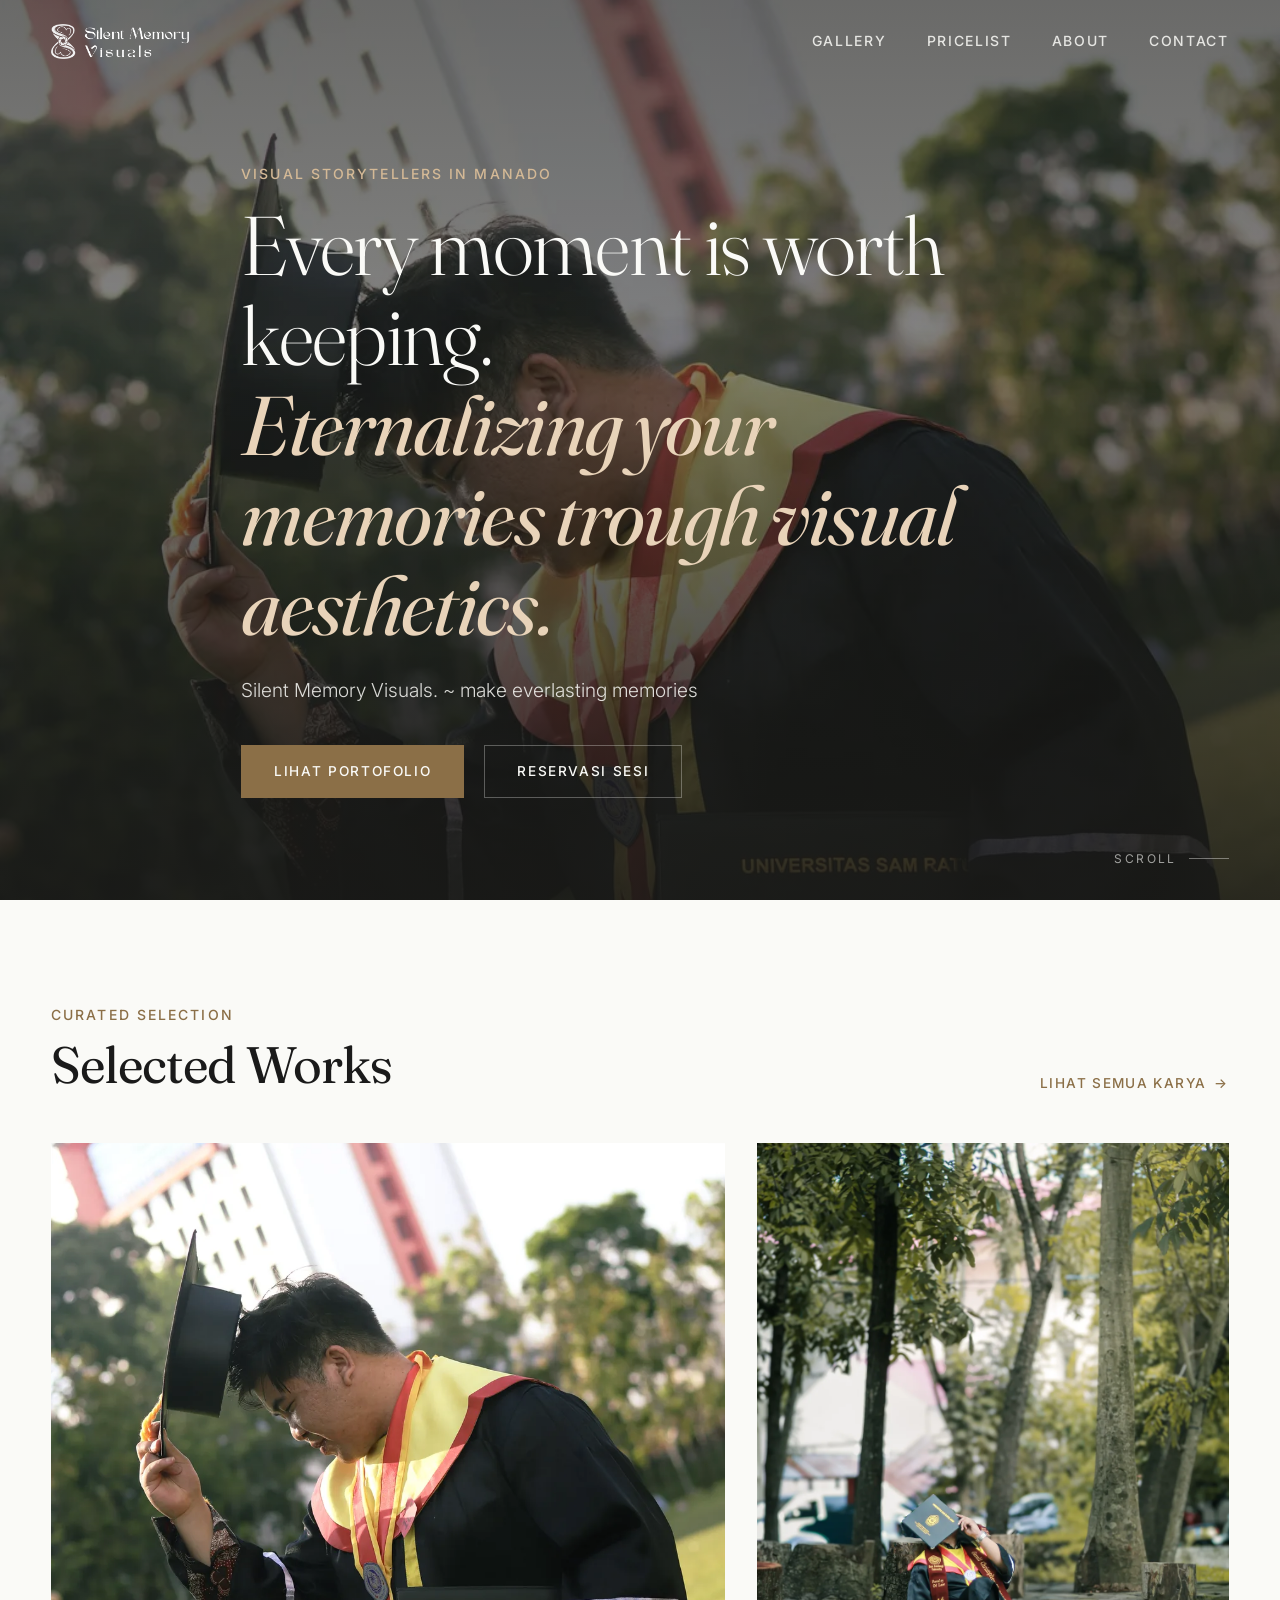
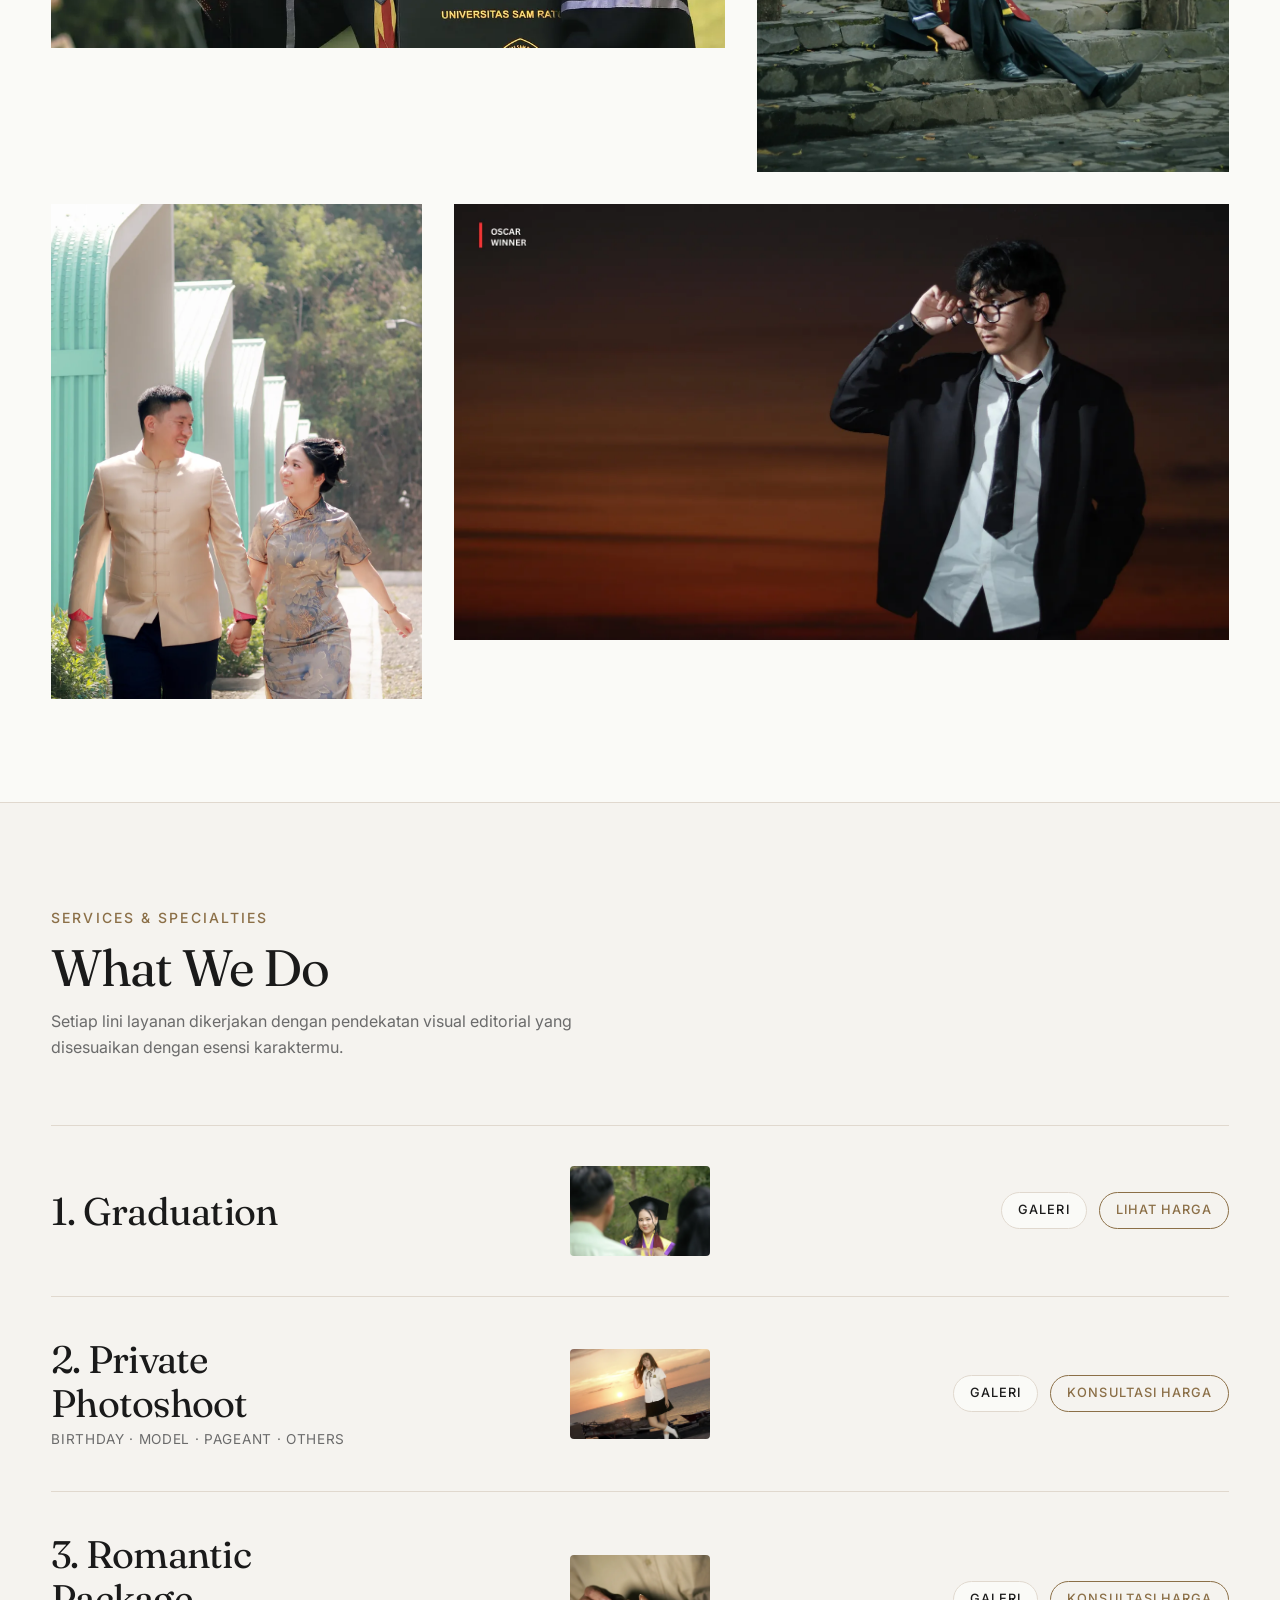
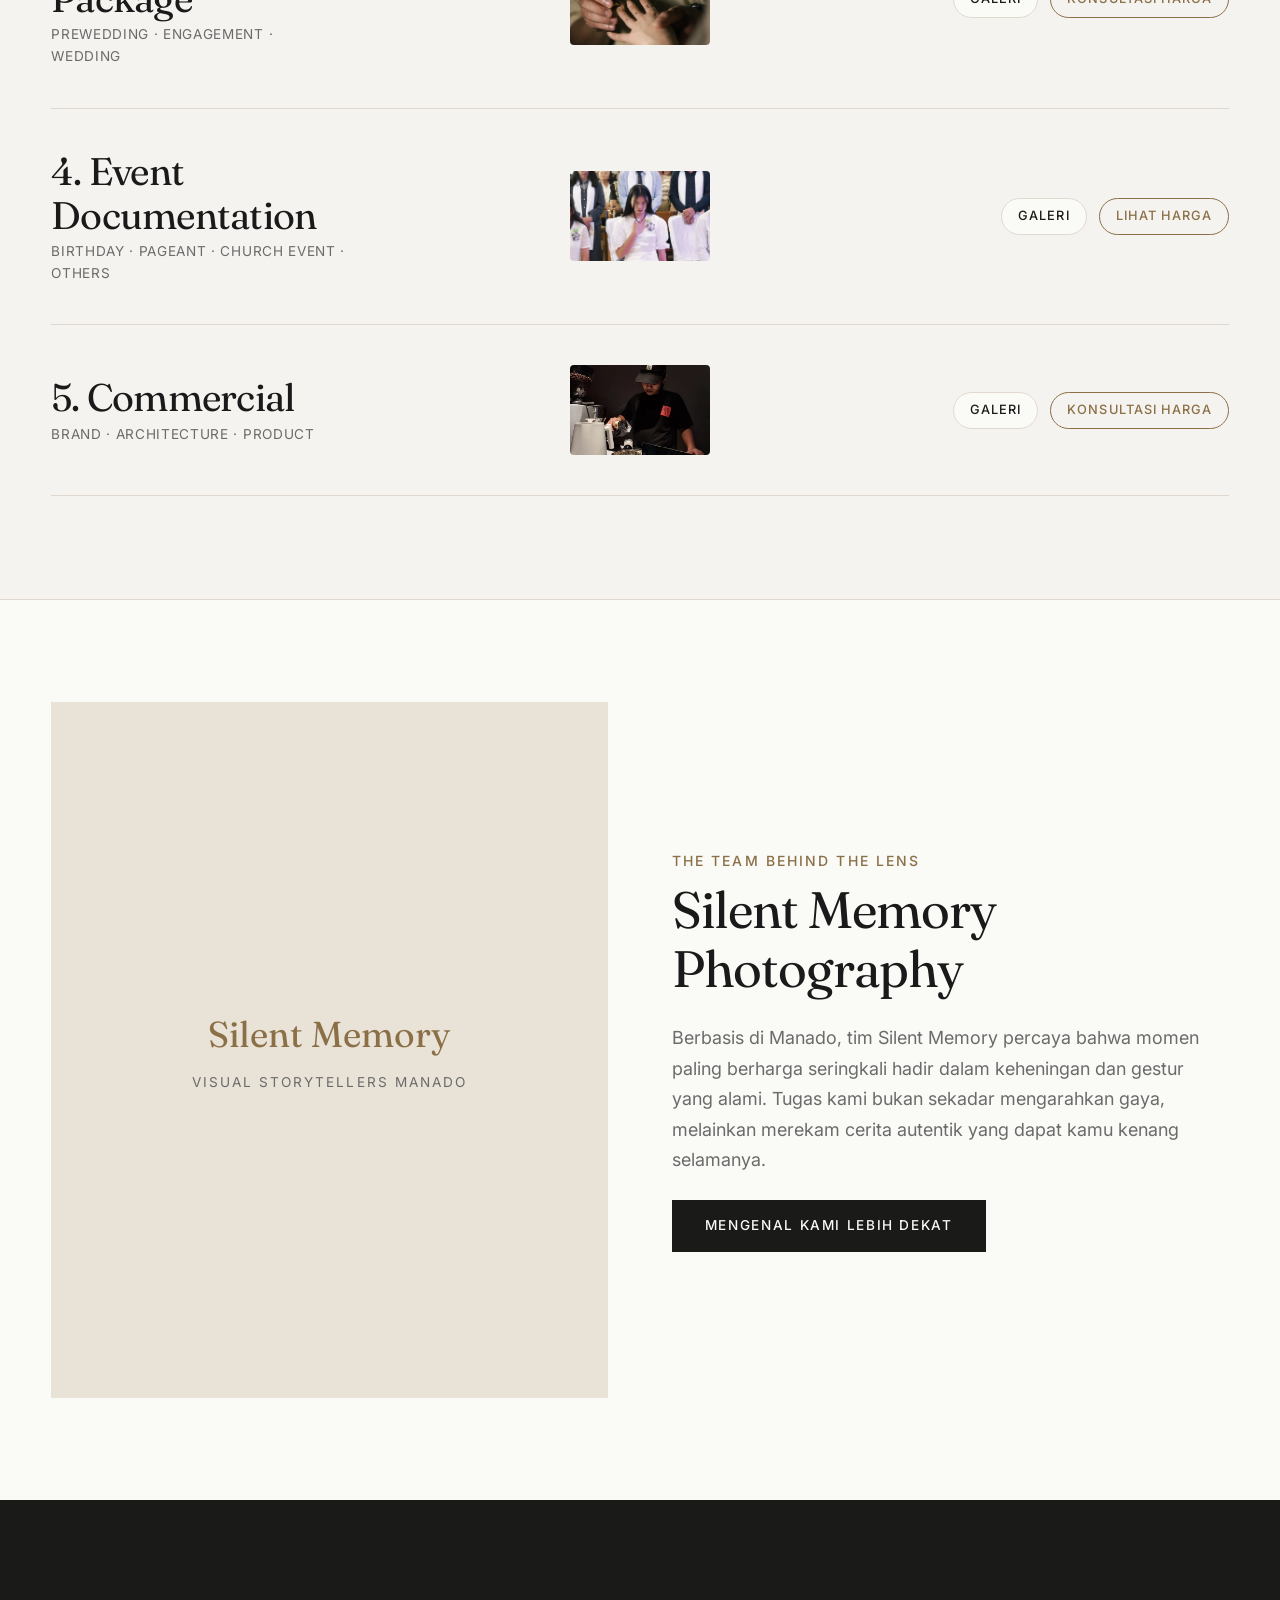
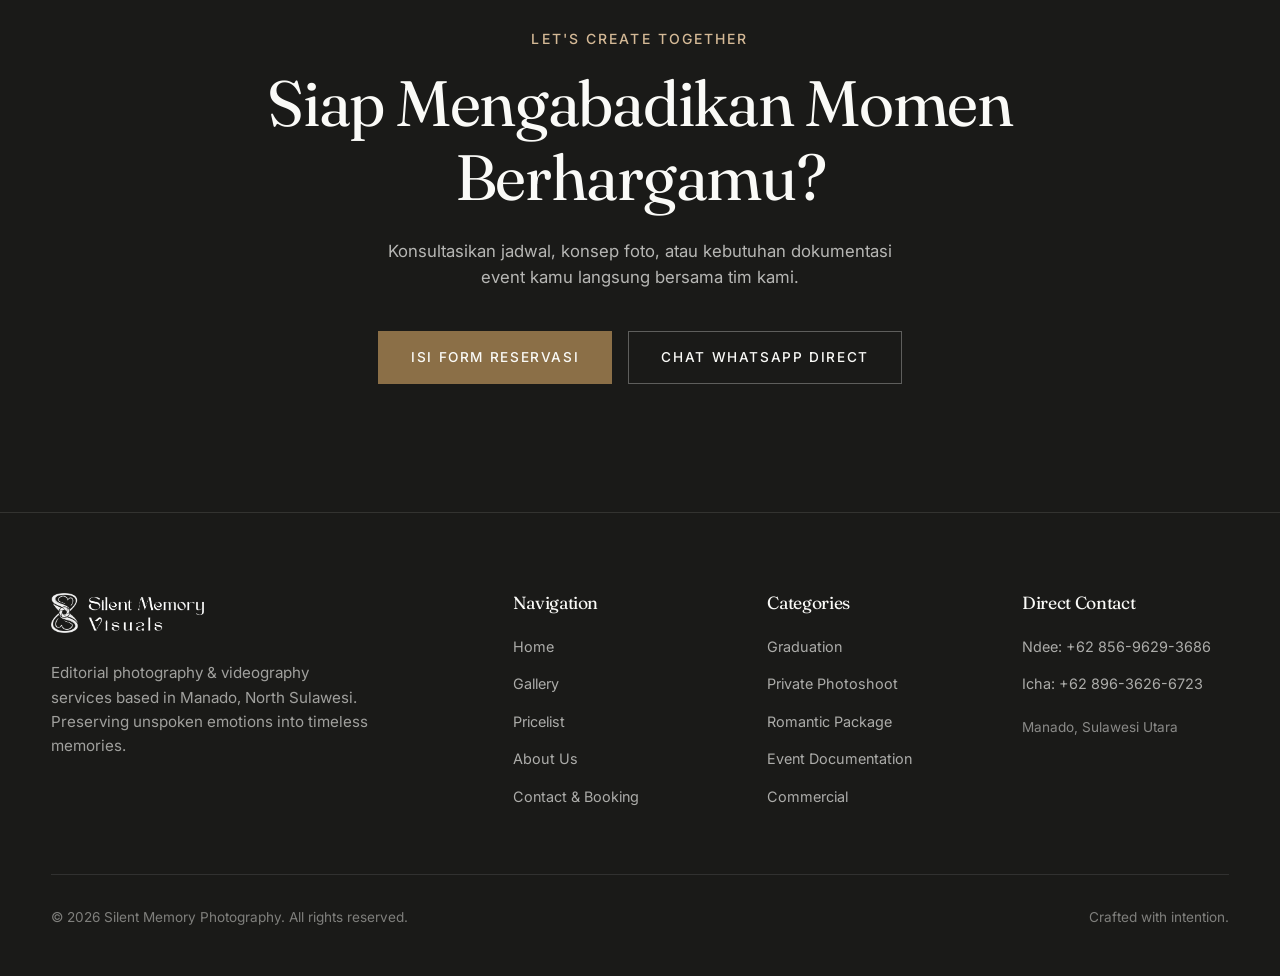
==== commit d91914d8: "edit: hero title" ====
--- a/index.html
+++ b/index.html
@@ -455,7 +455,7 @@
       <div class="container hero-content fade-in-section">
         <span class="sub-title" style="color: #D4B996; margin-bottom: 1rem; display: block;">Visual Storytellers in
           Manado</span>
-        <h1 class="hero-title">Every moment deserves to be captured.<br><em>Keep your memories in the eternal of visual
+        <h1 class="hero-title">Every moment is worth keeping.<br><em>Eternalizing your memories trough visual
             aesthetics.</em></h1>
         <p class="hero-sub">Silent Memory Visuals. ~ make everlasting memories</p>
         <div style="display: flex; gap: 1.25rem; flex-wrap: wrap;">
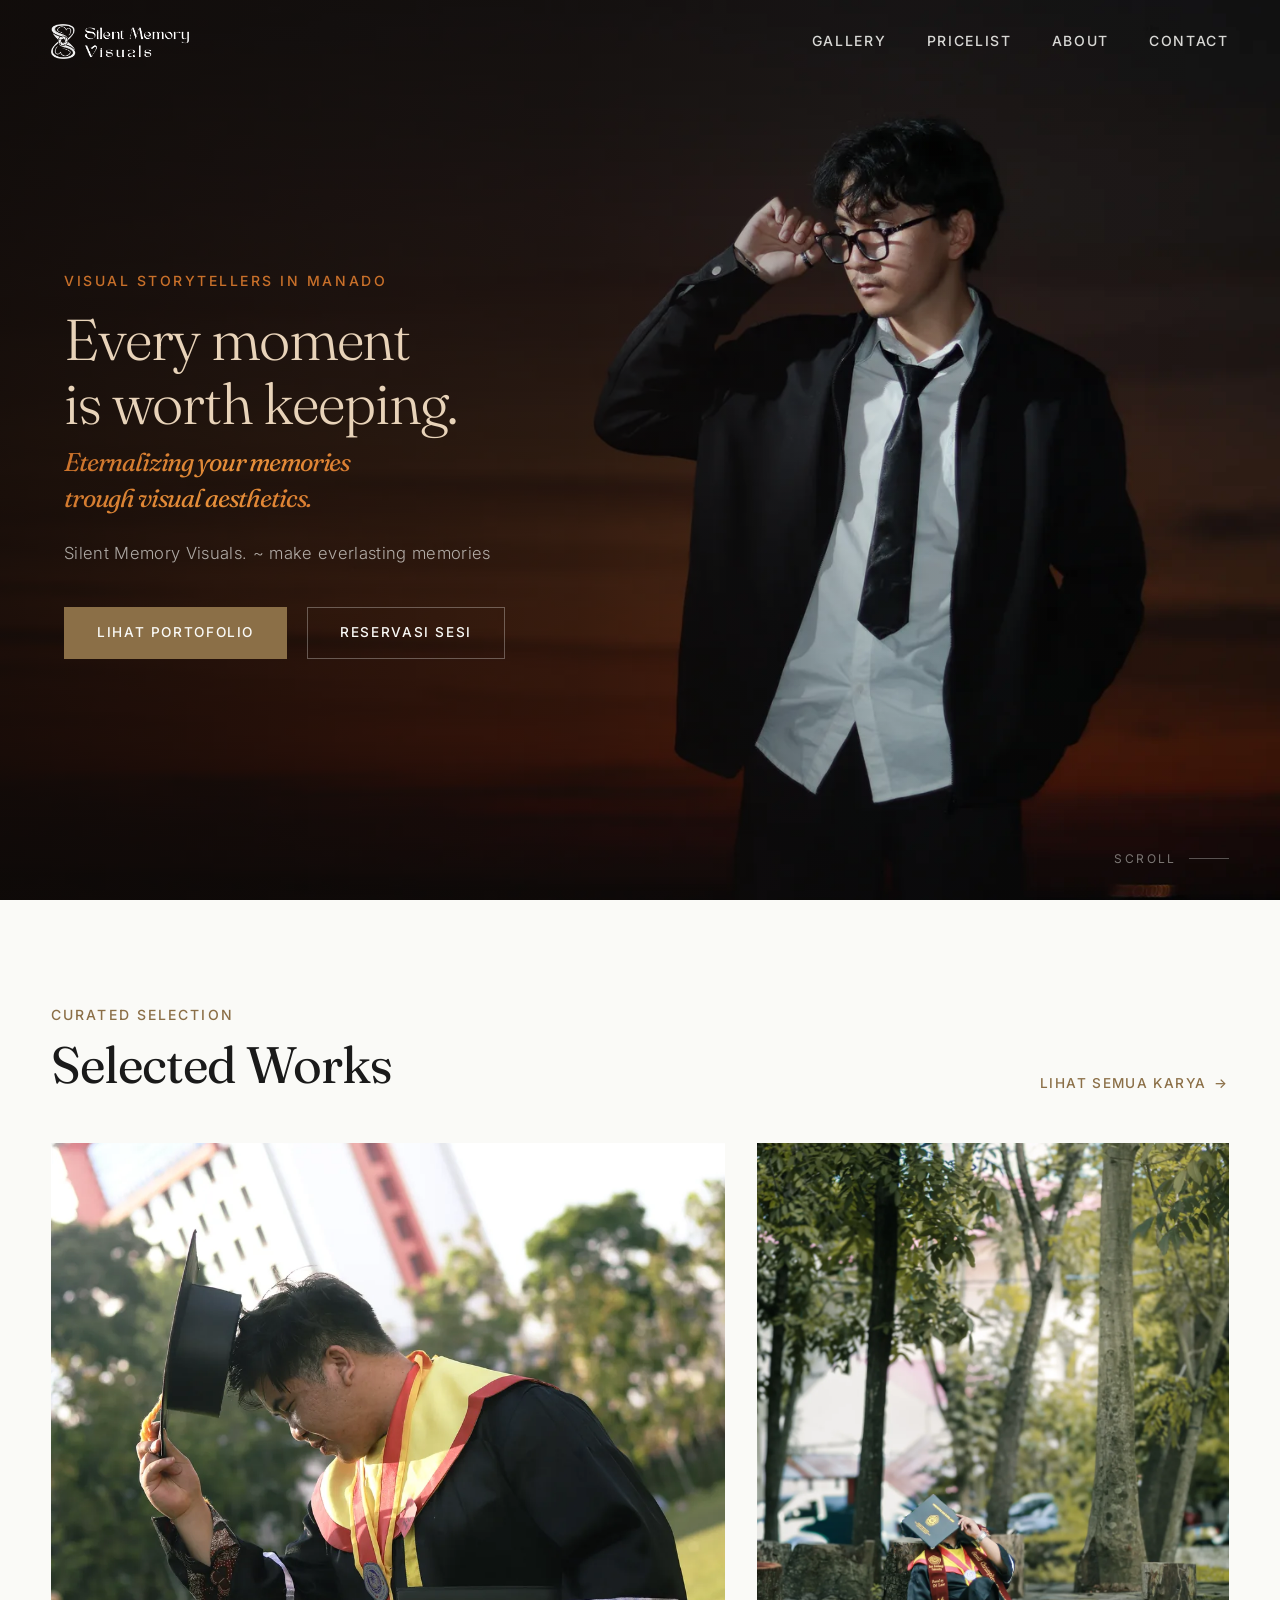
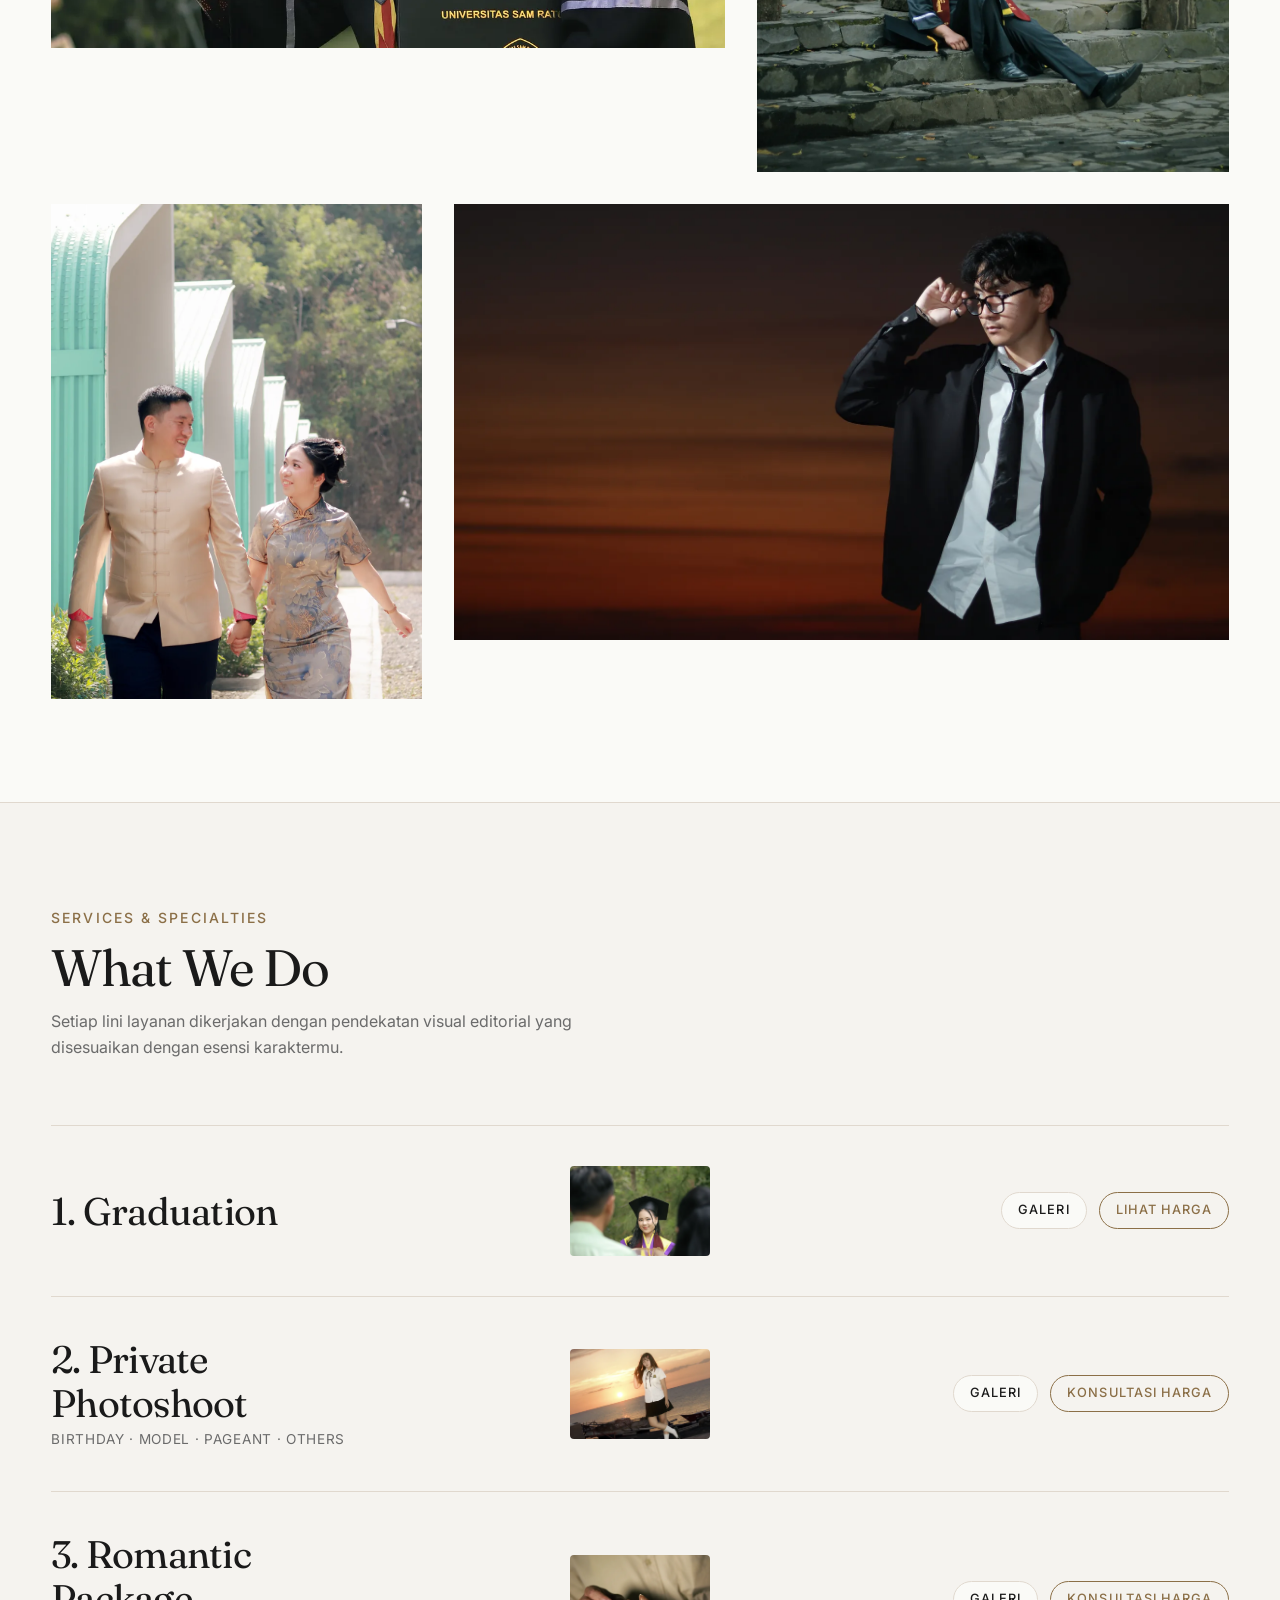
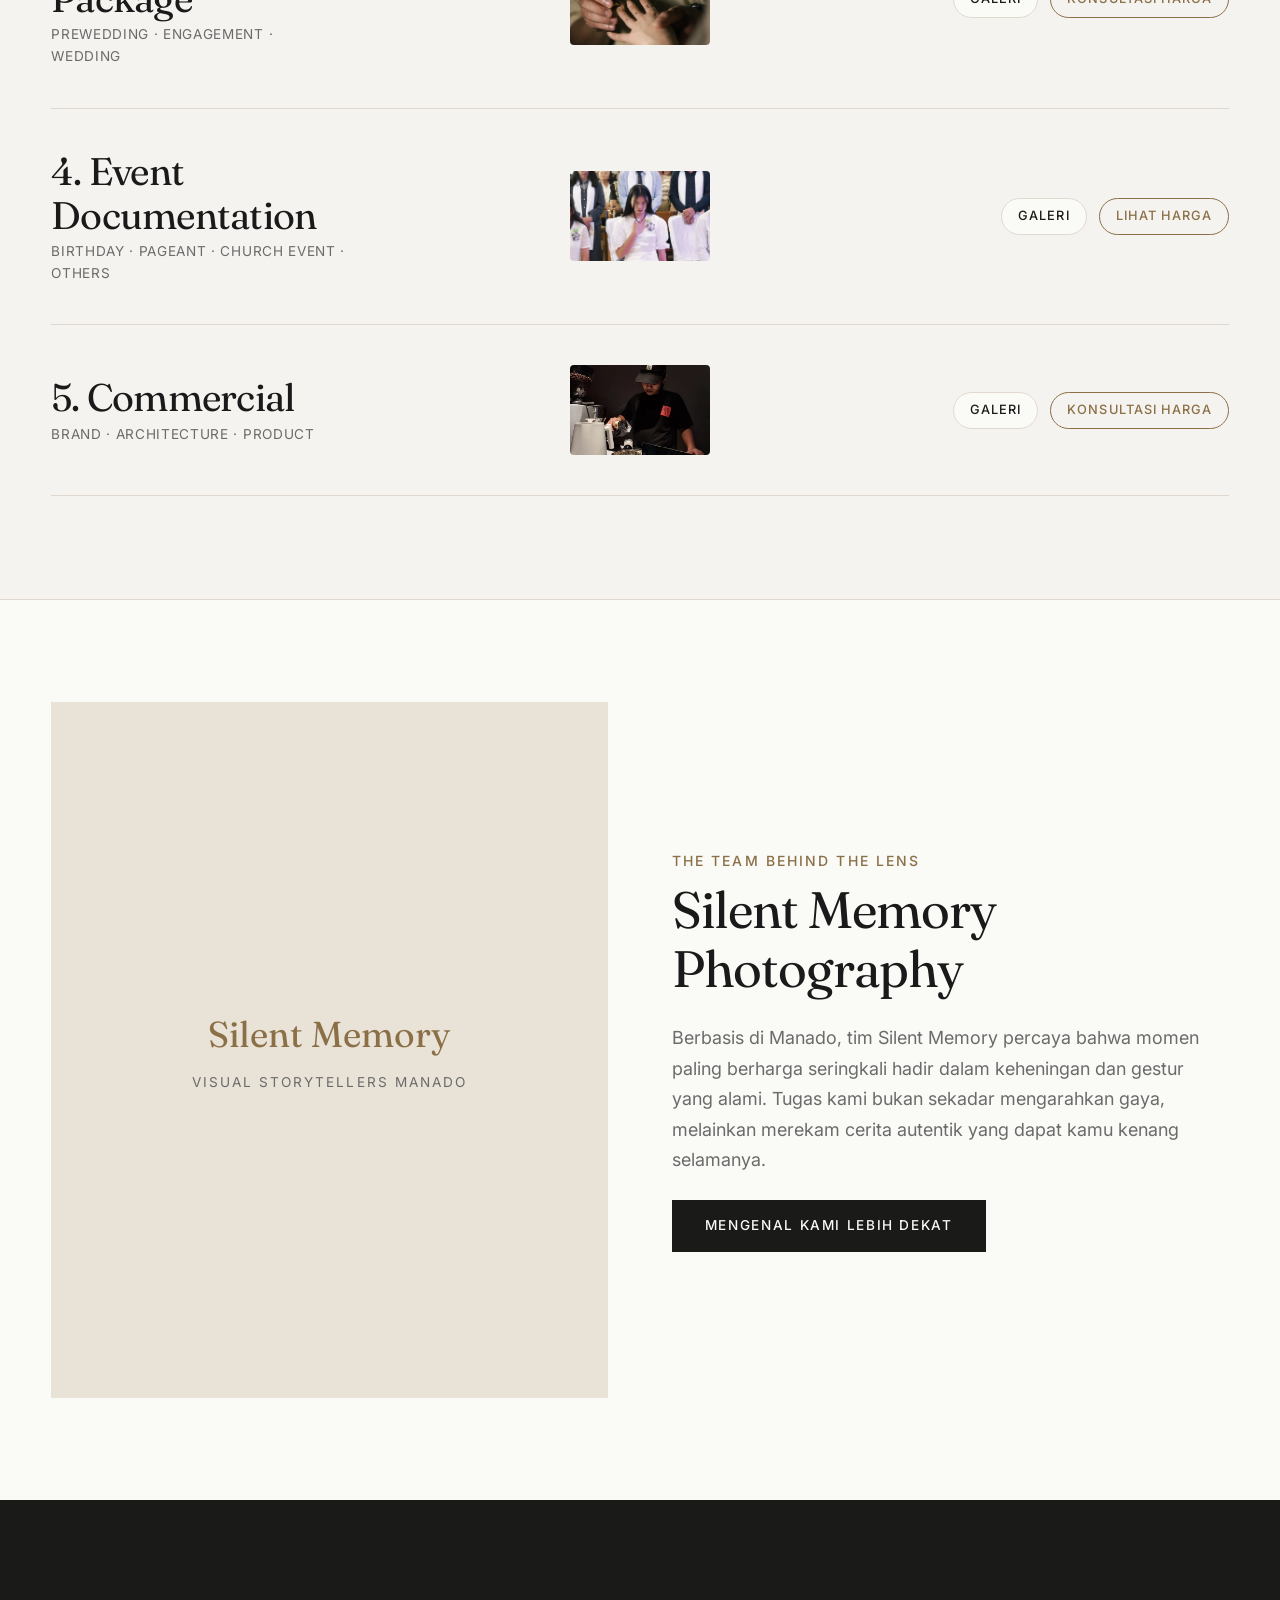
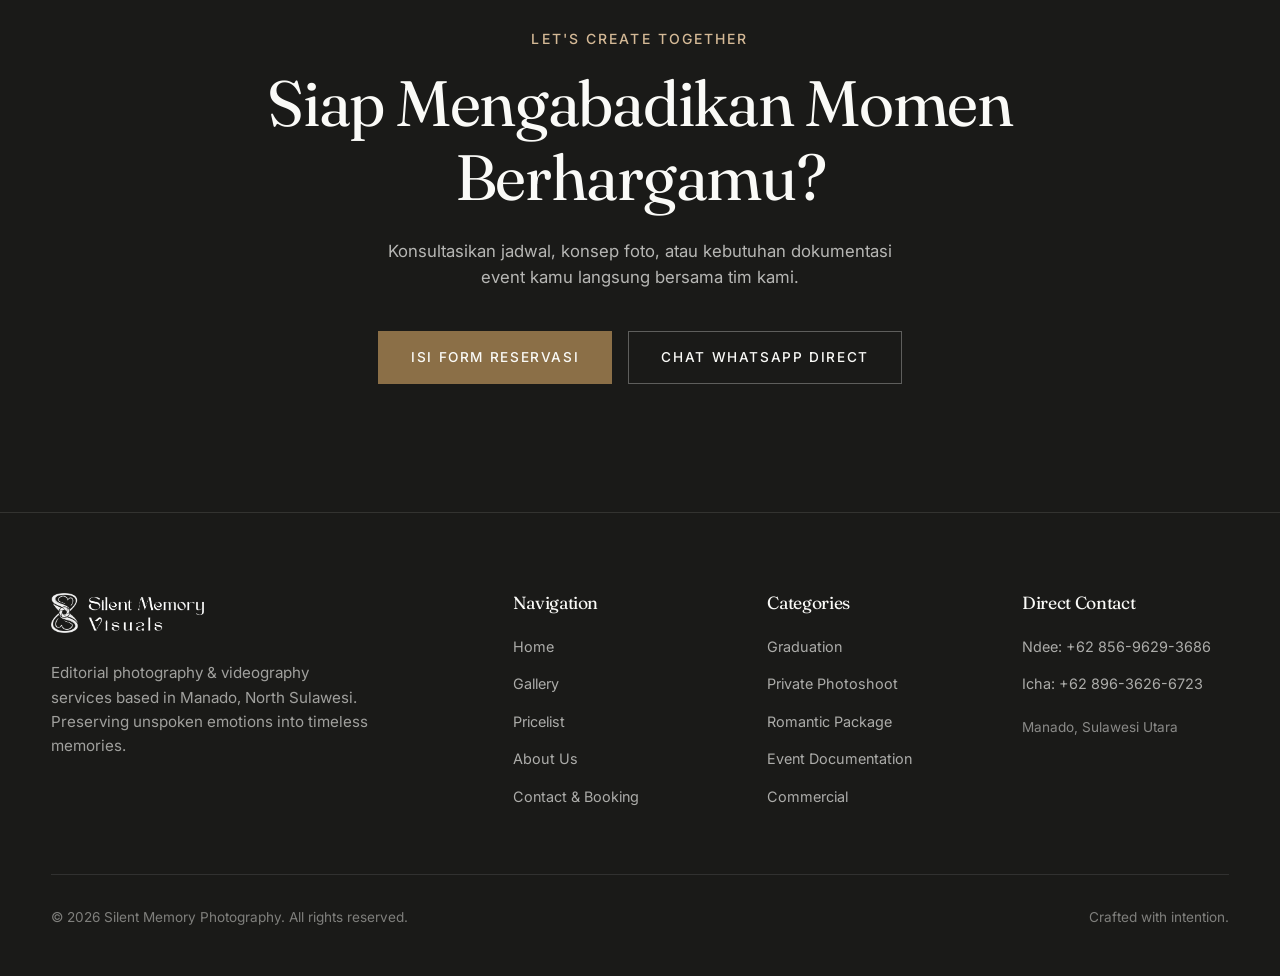
==== commit 9a3e5873: "update: hero page" ====
--- a/index.html
+++ b/index.html
@@ -20,89 +20,132 @@
 
   <style>
     /* Homepage Specific Inline Styles */
+    /* ─── HERO ─── */
     .hero-section {
       position: relative;
       width: 100%;
       min-height: 100vh;
       display: flex;
-      flex-direction: column;
-      justify-content: flex-end;
-      padding-top: calc(var(--navbar-height) + 4rem);
-      padding-bottom: clamp(4rem, 8vw, 8rem);
-      background-color: var(--bg-dark);
+      align-items: center;
       color: var(--text-light);
       overflow: hidden;
     }
 
+    /* Full-screen background photo */
     .hero-bg {
       position: absolute;
-      top: 0;
-      left: 0;
+      inset: 0;
       width: 100%;
       height: 100%;
       object-fit: cover;
-      opacity: 0.65;
-      filter: brightness(0.9);
-      background-color: #2a2825;
-      /* Fallback */
-    }
-
+      /* Person on the right, sunset visible on the left */
+      object-position: right center;
+      display: block;
+      z-index: 0;
+    }
+
+    /* Left-to-right gradient scrim for text legibility */
     .hero-scrim {
       position: absolute;
-      top: 0;
-      left: 0;
-      width: 100%;
-      height: 100%;
-      background: linear-gradient(180deg, rgba(26, 26, 24, 0.4) 0%, rgba(26, 26, 24, 0.2) 40%, rgba(26, 26, 24, 0.85) 100%);
+      inset: 0;
       z-index: 1;
+      background:
+        linear-gradient(to right,
+          rgba(15, 10, 8, 0.82) 0%,
+          rgba(15, 10, 8, 0.55) 45%,
+          rgba(15, 10, 8, 0.10) 70%,
+          rgba(15, 10, 8, 0.0) 100%);
+      pointer-events: none;
     }
 
     .hero-content {
       position: relative;
       z-index: 2;
-      max-width: 900px;
+      max-width: 560px;
+      padding-top: calc(var(--navbar-height) + 3rem);
+      padding-bottom: clamp(4rem, 8vw, 8rem);
+      padding-left: clamp(1.5rem, 5vw, 7rem);
+      padding-right: clamp(1.5rem, 4vw, 4rem);
     }
 
     .hero-title {
-      font-size: clamp(2.75rem, 6.5vw, 5.5rem);
+      font-size: clamp(2.2rem, 4.5vw, 4.25rem);
       font-weight: 300;
-      line-height: 1.08;
+      line-height: 1.1;
       margin-bottom: 1.5rem;
     }
 
+    .hero-title .title-main {
+      display: block;
+      color: #E8D3B9;
+      font-style: normal;
+      font-weight: 300;
+    }
+
     .hero-title em {
+      display: block;
       font-style: italic;
       font-weight: 400;
-      color: #E8D3B9;
+      font-size: clamp(1.1rem, 2vw, 1.75rem);
+      margin-top: 0.6rem;
+      line-height: 1.4;
+      background: linear-gradient(135deg, #C9702A 0%, #E8903A 40%, #C05A20 100%);
+      -webkit-background-clip: text;
+      -webkit-text-fill-color: transparent;
+      background-clip: text;
     }
 
     .hero-sub {
-      font-size: clamp(1rem, 1.5vw, 1.25rem);
-      color: rgba(250, 250, 247, 0.85);
-      max-width: 580px;
+      font-size: clamp(0.9rem, 1.3vw, 1.1rem);
+      color: rgba(250, 250, 247, 0.65);
+      max-width: 440px;
       margin-bottom: 2.5rem;
       font-weight: 300;
+      letter-spacing: 0.02em;
     }
 
     .scroll-indicator {
       position: absolute;
       bottom: 2rem;
       right: clamp(1.5rem, 4vw, 4rem);
-      z-index: 2;
+      z-index: 3;
       display: flex;
       align-items: center;
       gap: 0.75rem;
       font-size: 0.75rem;
       letter-spacing: 0.2em;
       text-transform: uppercase;
-      color: rgba(250, 250, 247, 0.6);
+      color: rgba(250, 250, 247, 0.45);
     }
 
     .scroll-indicator::after {
       content: '';
       width: 40px;
       height: 1px;
-      background-color: rgba(250, 250, 247, 0.4);
+      background-color: rgba(250, 250, 247, 0.3);
+    }
+
+    /* ─── RESPONSIVE: mobile portrait ─── */
+    @media (max-width: 640px) {
+      .hero-bg {
+        /* On mobile, shift slightly so person is partially visible on the right */
+        object-position: 75% center;
+      }
+      .hero-scrim {
+        /* Stronger scrim on mobile so text stays legible */
+        background:
+          linear-gradient(to right,
+            rgba(15, 10, 8, 0.88) 0%,
+            rgba(15, 10, 8, 0.65) 55%,
+            rgba(15, 10, 8, 0.15) 80%,
+            rgba(15, 10, 8, 0.0) 100%);
+      }
+      .hero-title {
+        font-size: clamp(1.9rem, 7vw, 2.6rem);
+      }
+      .hero-title em {
+        font-size: clamp(1rem, 4.5vw, 1.4rem);
+      }
     }
 
     /* Selected Works Preview */
@@ -447,22 +490,27 @@
 
     <!-- HERO SECTION -->
     <section class="hero-section">
+
+      <!-- Full-screen background photo -->
+      <img src="assets/images/private-photoshoot/model/private-photoshoot-model-model16-1600.webp"
+        srcset="assets/images/private-photoshoot/model/private-photoshoot-model-model16-900.webp 900w, assets/images/private-photoshoot/model/private-photoshoot-model-model16-1600.webp 1600w, assets/images/private-photoshoot/model/private-photoshoot-model-model16-2560.webp 2560w"
+        sizes="100vw" alt="Silent Memory Photography — Editorial Model Session" class="hero-bg">
+
+      <!-- Left-to-right gradient overlay -->
       <div class="hero-scrim"></div>
-      <img src="assets/images/graduation/graduation-graduation1-1600.webp"
-        srcset="assets/images/graduation/graduation-graduation1-900.webp 900w, assets/images/graduation/graduation-graduation1-1600.webp 1600w, assets/images/graduation/graduation-graduation1-2560.webp 2560w"
-        sizes="100vw" alt="Silent Memory Photography Hero" class="hero-bg">
-
-      <div class="container hero-content fade-in-section">
-        <span class="sub-title" style="color: #D4B996; margin-bottom: 1rem; display: block;">Visual Storytellers in
-          Manado</span>
-        <h1 class="hero-title">Every moment is worth keeping.<br><em>Eternalizing your memories trough visual
-            aesthetics.</em></h1>
+
+      <!-- Text content overlaid on the left -->
+      <div class="hero-content fade-in-section">
+        <span class="sub-title" style="color: #C9702A; margin-bottom: 1rem; display: block; letter-spacing: 0.18em;">Visual Storytellers in Manado</span>
+        <h1 class="hero-title">
+          <span class="title-main">Every moment<br>is worth keeping.</span>
+          <em>Eternalizing your memories<br>trough visual aesthetics.</em>
+        </h1>
         <p class="hero-sub">Silent Memory Visuals. ~ make everlasting memories</p>
         <div style="display: flex; gap: 1.25rem; flex-wrap: wrap;">
           <a href="gallery.html" class="btn btn-primary" id="hero-cta-gallery">Lihat Portofolio</a>
           <a href="contact.html" class="btn btn-outline"
-            style="color: var(--text-light); border-color: rgba(250,250,247,0.3);" id="hero-cta-contact">Reservasi
-            Sesi</a>
+            style="color: var(--text-light); border-color: rgba(250,250,247,0.3);" id="hero-cta-contact">Reservasi Sesi</a>
         </div>
       </div>
 
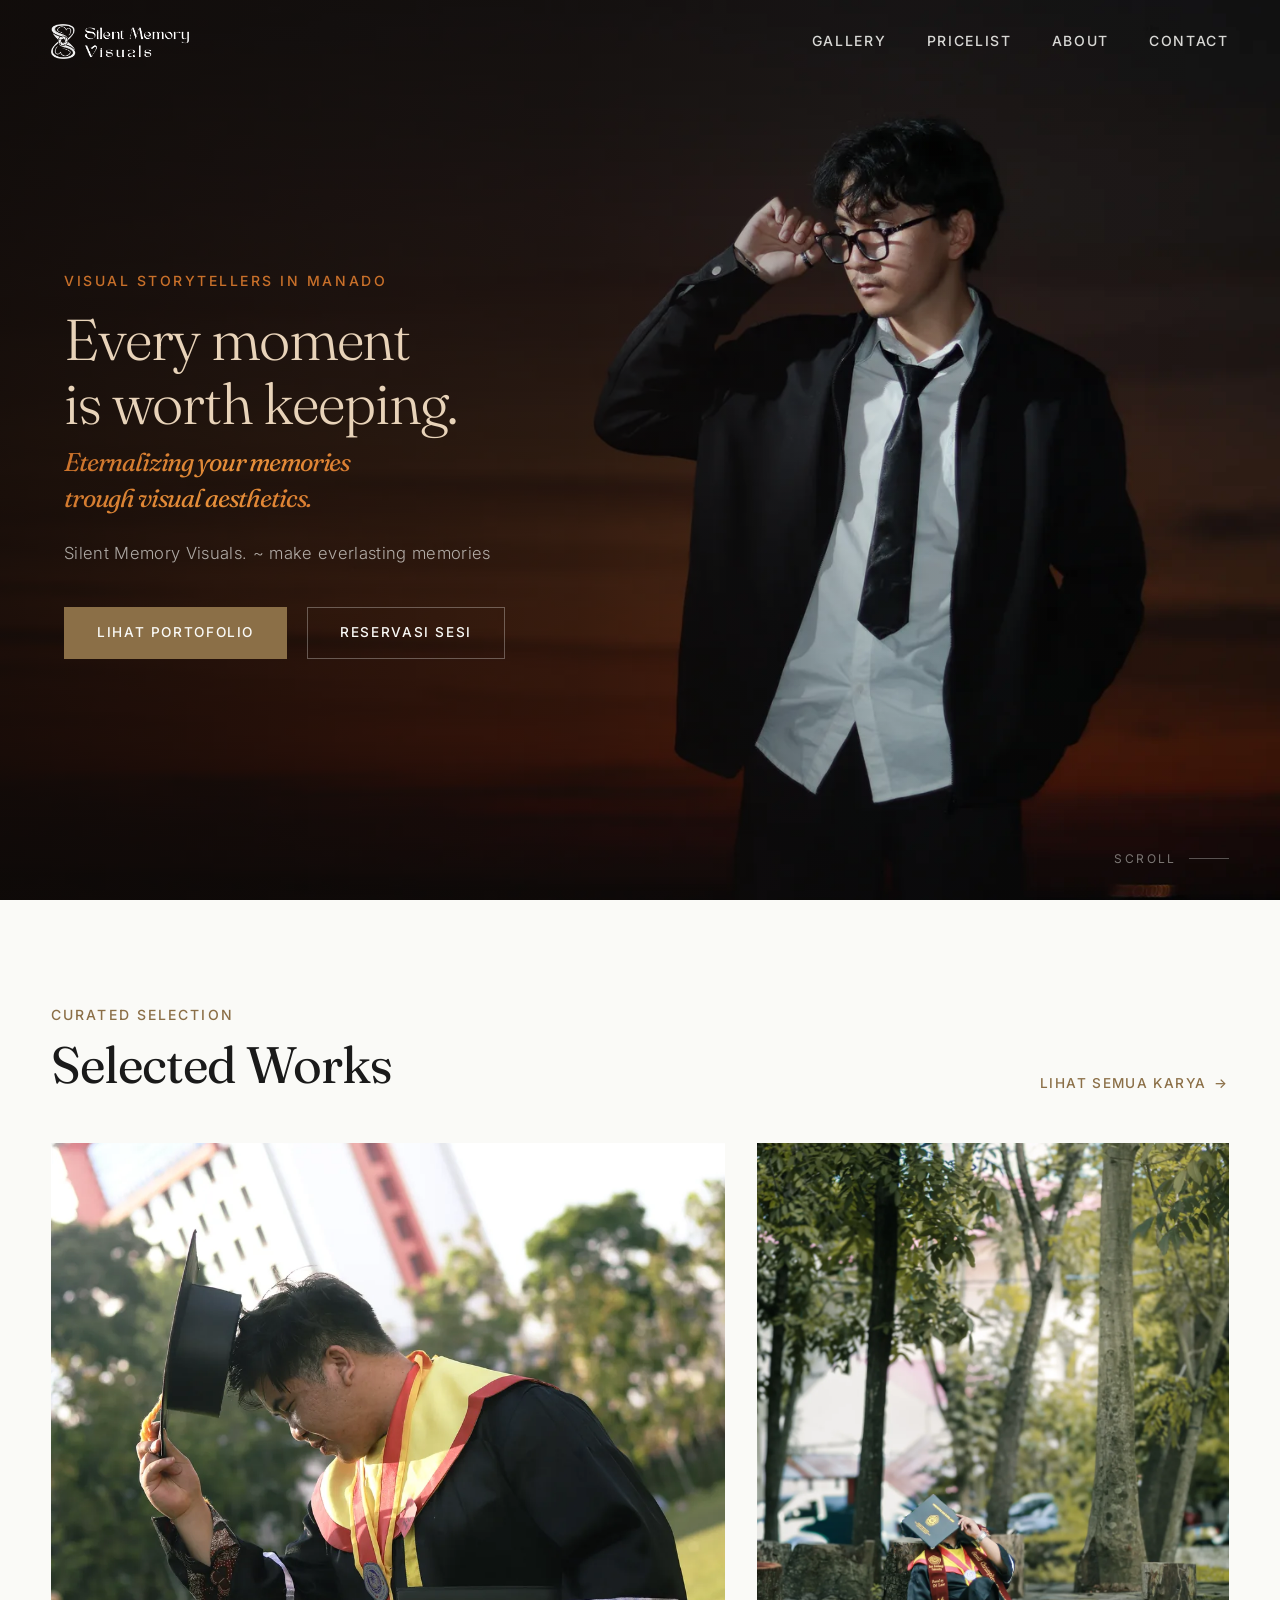
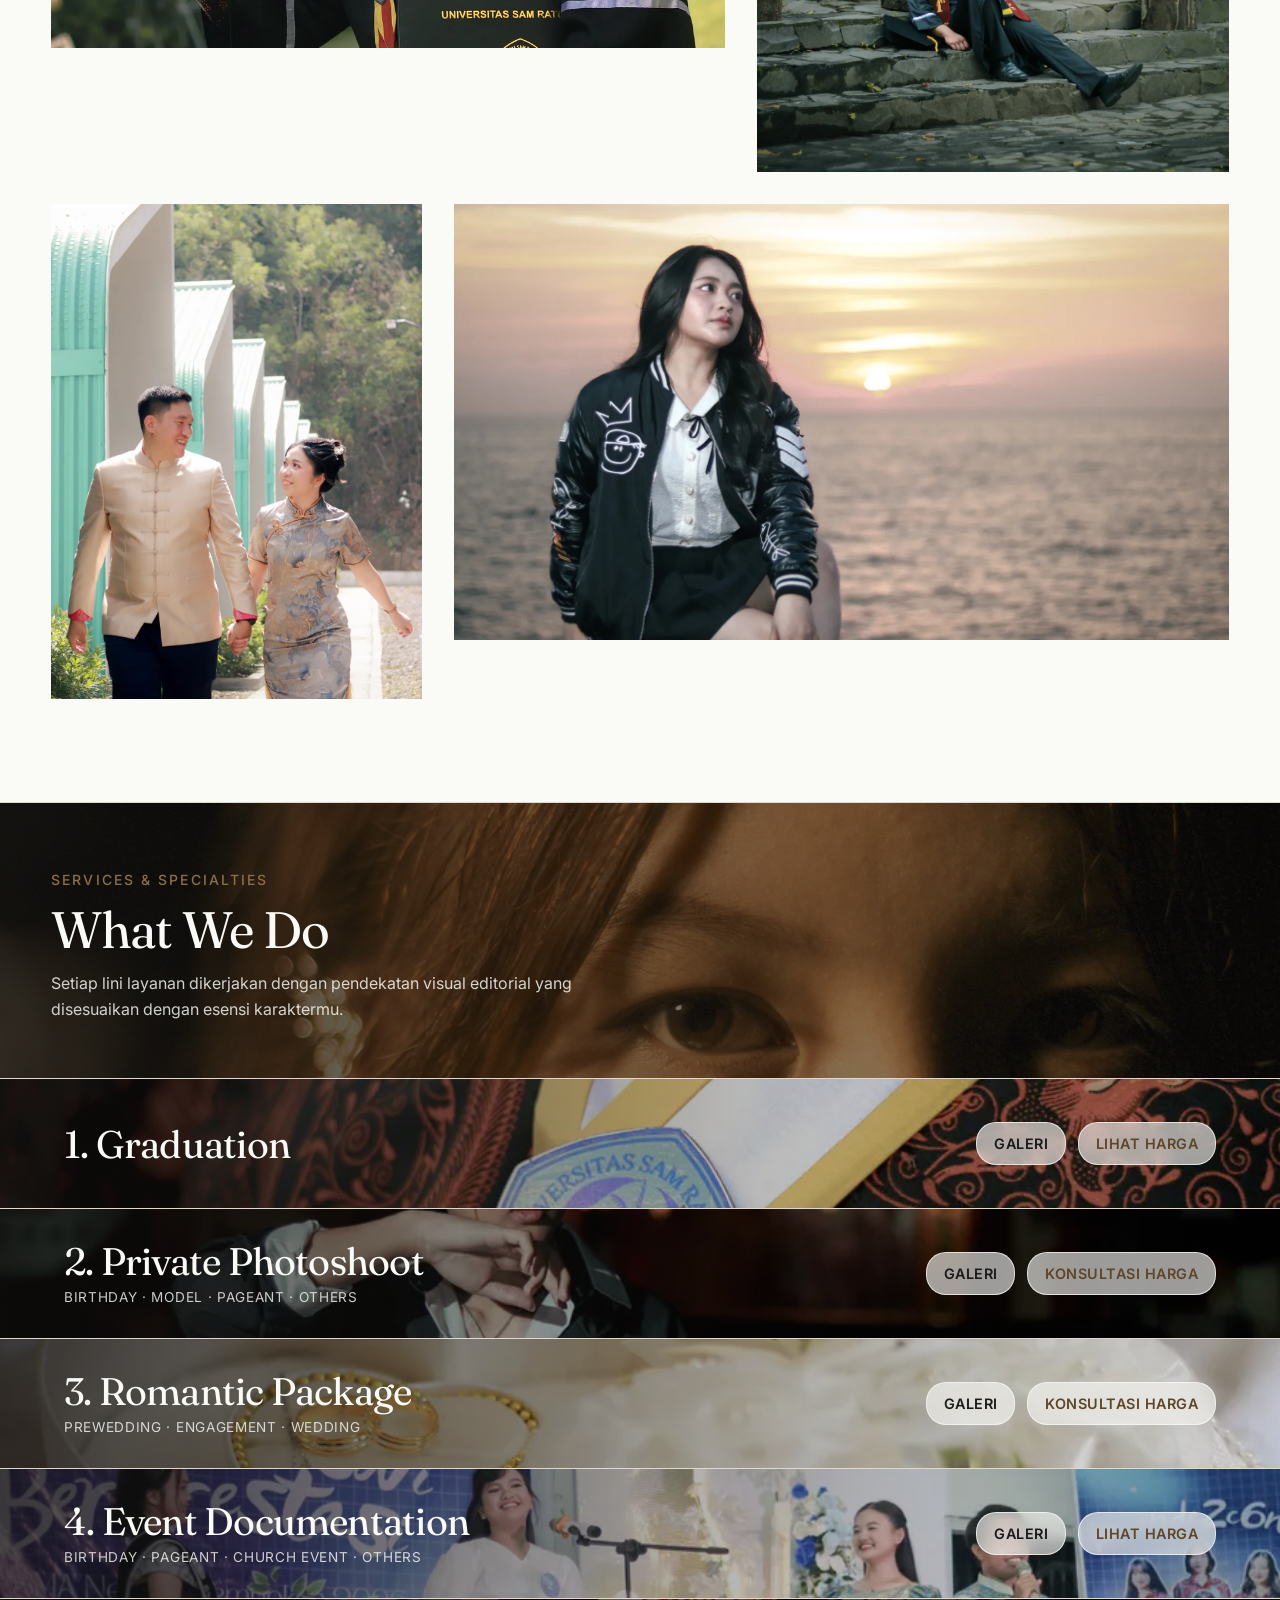
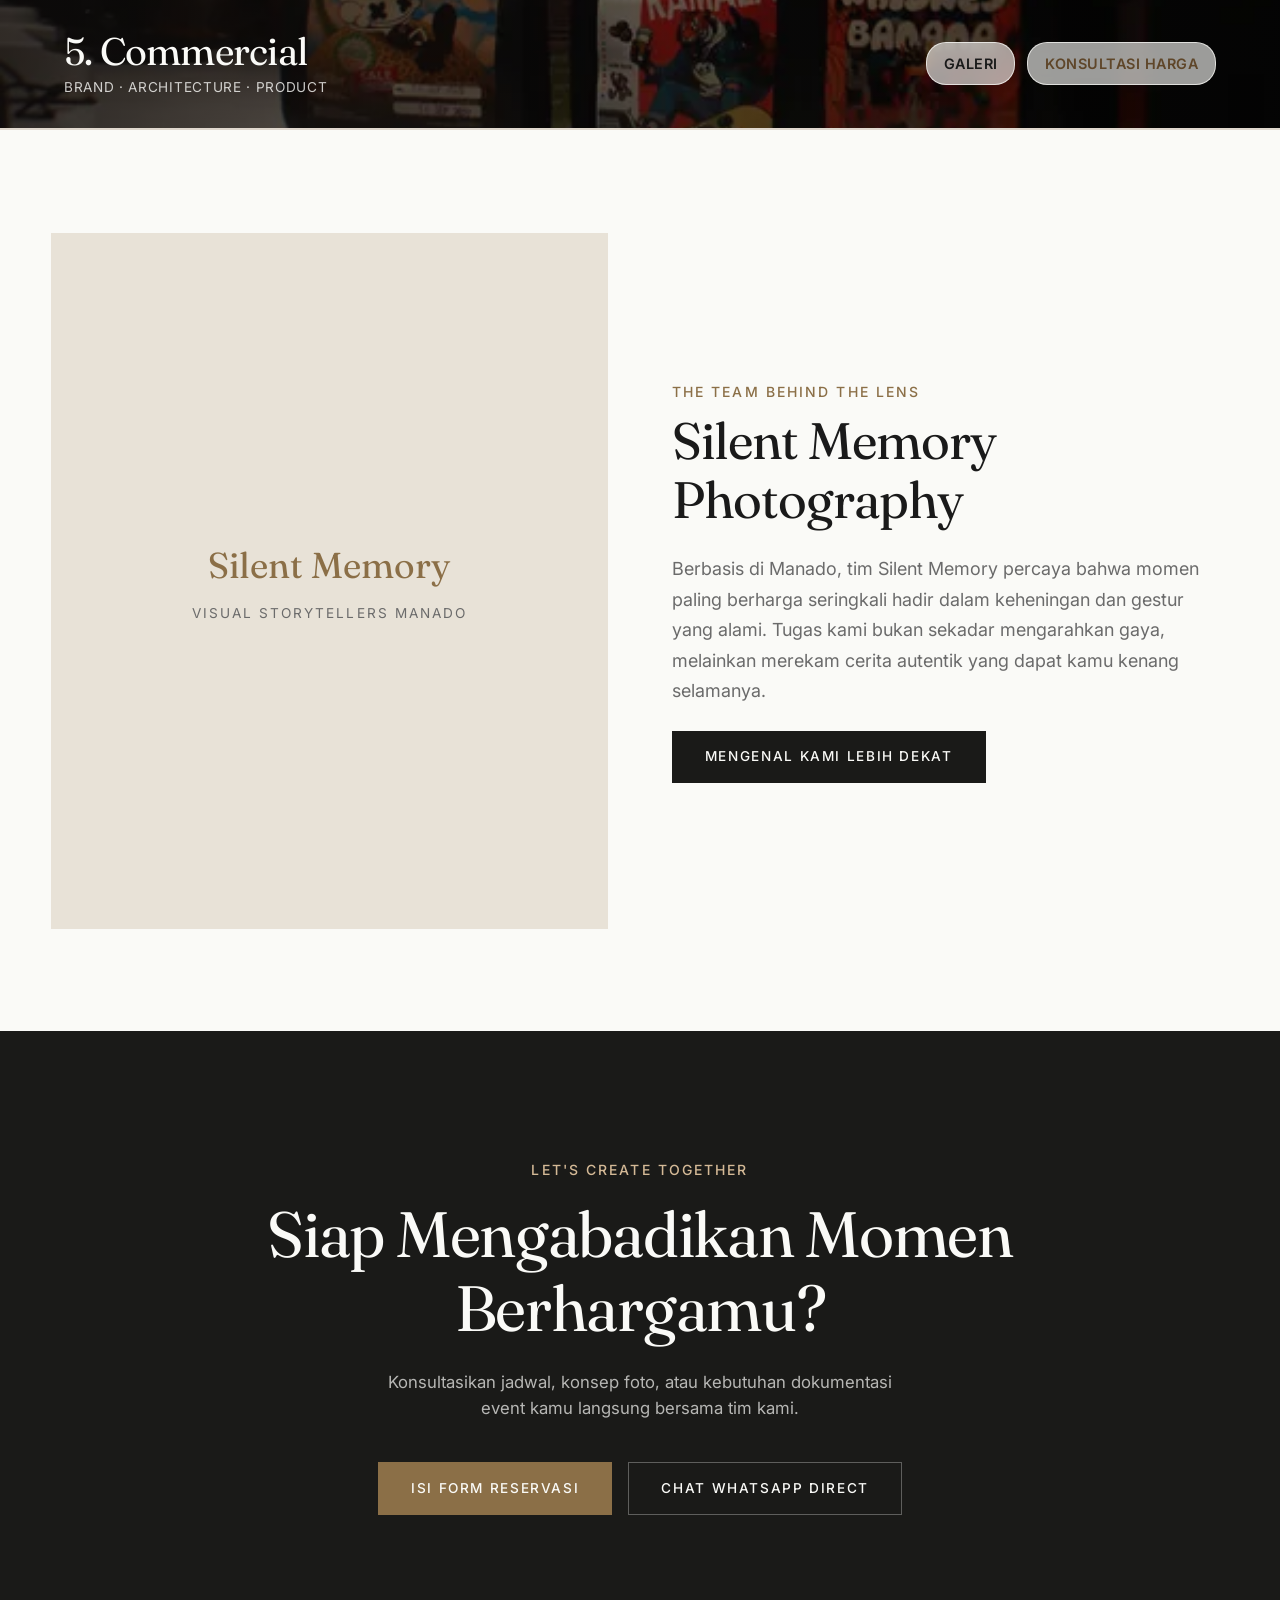
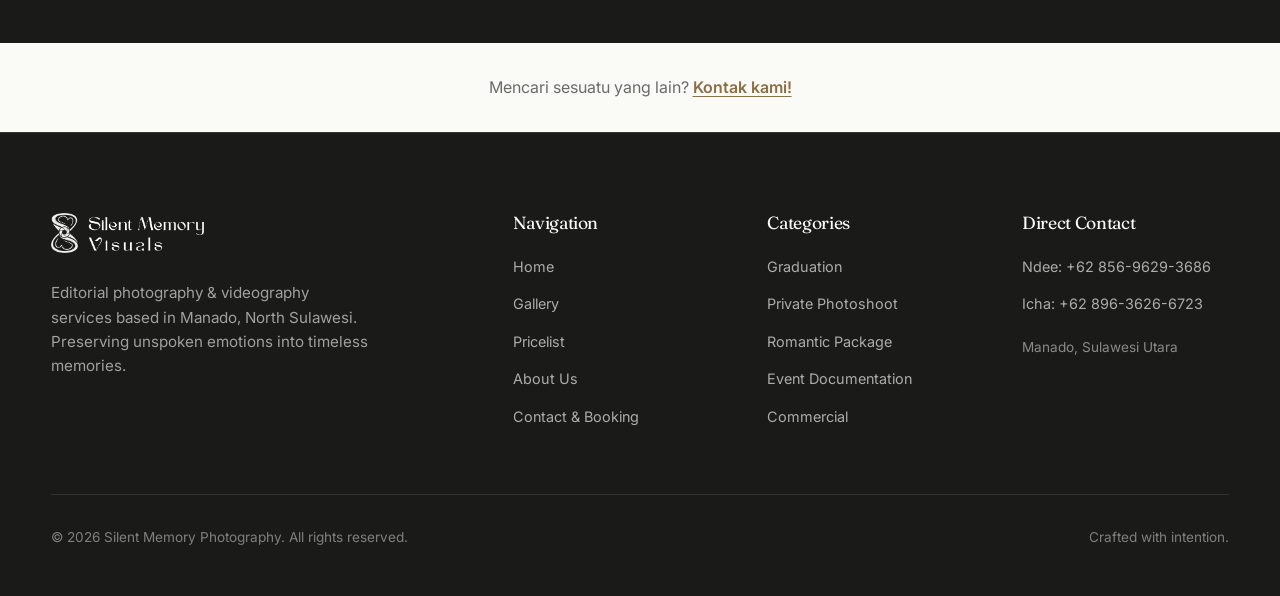
==== commit 8fc15add: "banyak revisi" ====
--- a/index.html
+++ b/index.html
@@ -236,82 +236,129 @@
     }
 
     /* What We Do Section */
+    .what-we-do-section {
+      background-color: #F5F3EF;
+      border-top: 1px solid var(--border-color);
+      border-bottom: 1px solid var(--border-color);
+    }
+
+    .services-intro {
+      padding: 4rem 0 3.5rem;
+      color: var(--text-light);
+      background-color: #26221F;
+      background-image: linear-gradient(90deg, rgba(17, 15, 14, 0.76), rgba(17, 15, 14, 0.38)), url('assets/images/private-photoshoot/model/private-photoshoot-model-model18-1600.webp');
+      background-size: cover;
+      background-position: center 35%;
+    }
+
+    .services-intro .heading-lg {
+      color: var(--text-light);
+    }
+
+    .services-intro .body-muted {
+      color: rgba(250, 250, 247, 0.82);
+    }
+
     .services-list {
       display: flex;
       flex-direction: column;
       gap: 0;
-      margin-top: 4rem;
+      margin-top: 0;
       border-top: 1px solid var(--border-color);
     }
 
     .service-row {
       display: grid;
-      grid-template-columns: 1fr 2fr 1fr;
+      grid-template-columns: 1fr auto;
       align-items: center;
-      padding: 2.5rem 0;
+      position: relative;
+      min-height: 130px;
+      padding: 1.75rem 0;
       border-bottom: 1px solid var(--border-color);
+      overflow: hidden;
       transition: background-color var(--transition-fast);
     }
 
-    .service-row:hover {
-      background-color: rgba(139, 111, 71, 0.03);
+    .service-row::before {
+      content: '';
+      position: absolute;
+      inset: 0;
+      z-index: 1;
+      background: linear-gradient(90deg, rgba(15, 13, 12, 0.76), rgba(15, 13, 12, 0.28) 60%, rgba(15, 13, 12, 0.08));
     }
 
     .service-title-wrap {
       display: flex;
       flex-direction: column;
       gap: 0.25rem;
+      margin-left: clamp(1.25rem, 5vw, 5rem);
     }
 
     .service-title {
+      position: relative;
+      z-index: 2;
       font-family: var(--font-heading);
       font-size: clamp(1.5rem, 3vw, 2.5rem);
-      color: var(--text-primary);
+      color: var(--text-light);
       transition: color var(--transition-fast);
     }
 
     .service-title-wrap:hover .service-title {
-      color: var(--accent-gold);
+      color: #E8D3B9;
     }
 
     .service-subcats {
+      position: relative;
+      z-index: 2;
       font-size: 0.85rem;
-      color: var(--text-secondary);
+      color: rgba(250, 250, 247, 0.8);
       letter-spacing: 0.05em;
       text-transform: uppercase;
     }
 
     .service-preview-img {
-      width: 140px;
-      height: 90px;
+      position: absolute;
+      inset: 0;
+      z-index: 0;
+      width: 100%;
+      height: 100%;
       object-fit: cover;
-      background-color: #E6DFD5;
-      margin: 0 auto;
-      border-radius: 4px;
+      object-position: center 40%;
       display: block;
       transition: transform var(--transition-medium);
     }
 
     .service-row:hover .service-preview-img {
-      transform: scale(1.04);
+      transform: scale(1.025);
+    }
+
+    .service-row-commercial .service-preview-img {
+      object-position: center 72%;
+    }
+
+    .service-row-romantic .service-preview-img {
+      object-position: center 55%;
     }
 
     .service-actions {
+      position: relative;
+      z-index: 2;
       display: flex;
       align-items: center;
       justify-content: flex-end;
       gap: 0.75rem;
+      margin-right: clamp(1.25rem, 5vw, 5rem);
     }
 
     .btn-galeri {
-      font-size: 0.8rem;
-      letter-spacing: 0.08em;
+      font-size: 0.9rem;
+      letter-spacing: 0.035em;
       text-transform: uppercase;
       color: var(--text-primary);
-      padding: 0.45rem 1rem;
+      padding: 0.55rem 1.05rem;
       border: 1px solid var(--border-color);
       border-radius: 20px;
-      font-weight: 500;
+      font-weight: 600;
       background-color: var(--bg-primary);
       transition: all var(--transition-fast);
     }
@@ -323,15 +370,22 @@
     }
 
     .btn-harga {
-      font-size: 0.8rem;
-      letter-spacing: 0.08em;
+      font-size: 0.9rem;
+      letter-spacing: 0.035em;
       text-transform: uppercase;
-      color: var(--accent-gold);
-      padding: 0.45rem 1rem;
+      color: #5F4629;
+      padding: 0.55rem 1.05rem;
       border: 1px solid var(--accent-gold);
       border-radius: 20px;
-      font-weight: 500;
+      font-weight: 600;
       transition: all var(--transition-fast);
+    }
+
+    .service-actions .btn-galeri,
+    .service-actions .btn-harga {
+      background-color: rgba(250, 250, 247, 0.62);
+      border-color: rgba(250, 250, 247, 0.72);
+      backdrop-filter: blur(8px);
     }
 
     .btn-harga:hover {
@@ -393,11 +447,7 @@
       }
 
       .service-preview-img {
-        display: block;
-        width: 120px;
-        height: 80px;
-        grid-column: 2;
-        margin: 0;
+        grid-column: 1 / -1;
       }
 
       .service-actions {
@@ -405,6 +455,7 @@
         justify-content: flex-start;
         gap: 1.25rem;
         margin-top: 0.25rem;
+        margin-left: clamp(1.25rem, 5vw, 5rem);
       }
 
       .about-preview-grid {
@@ -431,19 +482,28 @@
         padding: 1.25rem 1rem;
       }
 
+      .services-intro {
+        padding: 3rem 0 2.5rem;
+      }
+
       .service-row {
         grid-template-columns: 1fr auto;
         gap: 1rem;
         padding: 1.5rem 0;
       }
 
+      .service-title-wrap {
+        margin-left: 1.25rem;
+      }
+
       .service-preview-img {
-        width: 95px;
-        height: 65px;
+        object-position: 55% center;
       }
 
       .service-actions {
         gap: 1rem;
+        margin-left: 1.25rem;
+        margin-right: 1.25rem;
       }
     }
   </style>
@@ -568,8 +628,8 @@
 
         <!-- Work 4: model16 -->
         <a href="gallery.html?category=private-photoshoot" class="work-item work-item-4">
-          <img src="assets/images/private-photoshoot/model/private-photoshoot-model-model16-900.webp"
-            srcset="assets/images/private-photoshoot/model/private-photoshoot-model-model16-900.webp 900w, assets/images/private-photoshoot/model/private-photoshoot-model-model16-1600.webp 1600w"
+          <img src="assets/images/private-photoshoot/model/private-photoshoot-model-model9-900.webp"
+            srcset="assets/images/private-photoshoot/model/private-photoshoot-model-model9-900.webp 900w, assets/images/private-photoshoot/model/private-photoshoot-model-model9-1600.webp 1600w"
             alt="Editorial Model Session" style="width: 100%; height: 100%; object-fit: cover; display: block;">
           <div class="work-info">
             <div class="work-cat">PRIVATE PHOTOSHOOT · 2026</div>
@@ -580,15 +640,17 @@
     </section>
 
     <!-- WHAT WE DO SECTION (5 Services with DUAL-CTA) -->
-    <section class="section-padding"
-      style="background-color: #F5F3EF; border-top: 1px solid var(--border-color); border-bottom: 1px solid var(--border-color);">
-      <div class="container fade-in-section">
-        <span class="sub-title">Services & Specialties</span>
-        <h2 class="heading-lg" style="margin-top: 0.5rem;">What We Do</h2>
-        <p class="body-muted" style="max-width: 600px; margin-top: 0.75rem;">Setiap lini layanan dikerjakan dengan
-          pendekatan visual editorial yang disesuaikan dengan esensi karaktermu.</p>
-
-        <div class="services-list">
+    <section class="what-we-do-section">
+      <div class="services-intro">
+        <div class="container fade-in-section">
+          <span class="sub-title">Services & Specialties</span>
+          <h2 class="heading-lg" style="margin-top: 0.5rem;">What We Do</h2>
+          <p class="body-muted" style="max-width: 600px; margin-top: 0.75rem;">Setiap lini layanan dikerjakan dengan
+            pendekatan visual editorial yang disesuaikan dengan esensi karaktermu.</p>
+        </div>
+      </div>
+
+      <div class="services-list">
 
           <!-- 1. GRADUATION -->
           <div class="service-row">
@@ -596,7 +658,7 @@
               <h3 class="service-title">1. Graduation</h3>
 
             </a>
-            <img src="assets/images/graduation/graduation-graduation2-900.webp" alt="Graduation Preview"
+            <img src="assets/images/graduation/graduation-graduation15-900.webp" alt="Graduation Preview"
               class="service-preview-img">
             <div class="service-actions">
               <a href="gallery.html?category=graduation" class="btn-galeri" id="whatwedo-grad-gal">Galeri</a>
@@ -610,7 +672,7 @@
               <h3 class="service-title">2. Private Photoshoot</h3>
               <span class="service-subcats">Birthday · Model · Pageant · Others</span>
             </a>
-            <img src="assets/images/private-photoshoot/model/private-photoshoot-model-model2-900.webp"
+            <img src="assets/images/private-photoshoot/model/private-photoshoot-model-model19-900.webp"
               alt="Private Photoshoot Preview" class="service-preview-img">
             <div class="service-actions">
               <a href="gallery.html?category=private-photoshoot" class="btn-galeri" id="whatwedo-priv-gal">Galeri</a>
@@ -620,12 +682,12 @@
           </div>
 
           <!-- 3. ROMANTIC PACKAGE -->
-          <div class="service-row">
+          <div class="service-row service-row-romantic">
             <a href="gallery.html?category=romantic-package" class="service-title-wrap" id="whatwedo-love-link">
               <h3 class="service-title">3. Romantic Package</h3>
               <span class="service-subcats">Prewedding · Engagement · Wedding</span>
             </a>
-            <img src="assets/images/romantic-package/engagement/romantic-package-engagement-engagement1-900.webp"
+            <img src="assets/images/romantic-package/engagement/romantic-package-engagement-engagement15-900.webp"
               alt="Romantic Package Preview" class="service-preview-img">
             <div class="service-actions">
               <a href="gallery.html?category=romantic-package" class="btn-galeri" id="whatwedo-love-gal">Galeri</a>
@@ -640,7 +702,7 @@
               <h3 class="service-title">4. Event Documentation</h3>
               <span class="service-subcats">Birthday · Pageant · Church Event · Others</span>
             </a>
-            <img src="assets/images/event-documentation/church-event/event-documentation-church-event-church1-900.webp"
+            <img src="assets/images/event-documentation/pageant/event-documentation-pageant-eventpeagent7-900.webp"
               alt="Event Documentation Preview" class="service-preview-img">
             <div class="service-actions">
               <a href="gallery.html?category=event-documentation" class="btn-galeri" id="whatwedo-event-gal">Galeri</a>
@@ -649,7 +711,7 @@
           </div>
 
           <!-- 5. COMMERCIAL -->
-          <div class="service-row">
+          <div class="service-row service-row-commercial">
             <a href="gallery.html?category=commercial" class="service-title-wrap" id="whatwedo-comm-link">
               <h3 class="service-title">5. Commercial</h3>
               <span class="service-subcats">Brand · Architecture · Product</span>
@@ -662,7 +724,6 @@
             </div>
           </div>
 
-        </div>
       </div>
     </section>
 
@@ -710,6 +771,8 @@
       </div>
     </section>
 
+    <p class="contact-page-cta">Mencari sesuatu yang lain? <a href="contact.html">Kontak kami!</a></p>
+
   </main>
 
   <!-- FOOTER -->
--- a/css/style.css
+++ b/css/style.css
@@ -137,6 +137,19 @@
   line-height: 1.7;
 }
 
+.contact-page-cta {
+  padding: 2rem 1rem;
+  text-align: center;
+  color: var(--text-secondary);
+}
+
+.contact-page-cta a {
+  color: var(--accent-gold);
+  font-weight: 600;
+  text-decoration: underline;
+  text-underline-offset: 0.2em;
+}
+
 .body-muted {
   color: var(--text-secondary);
 }
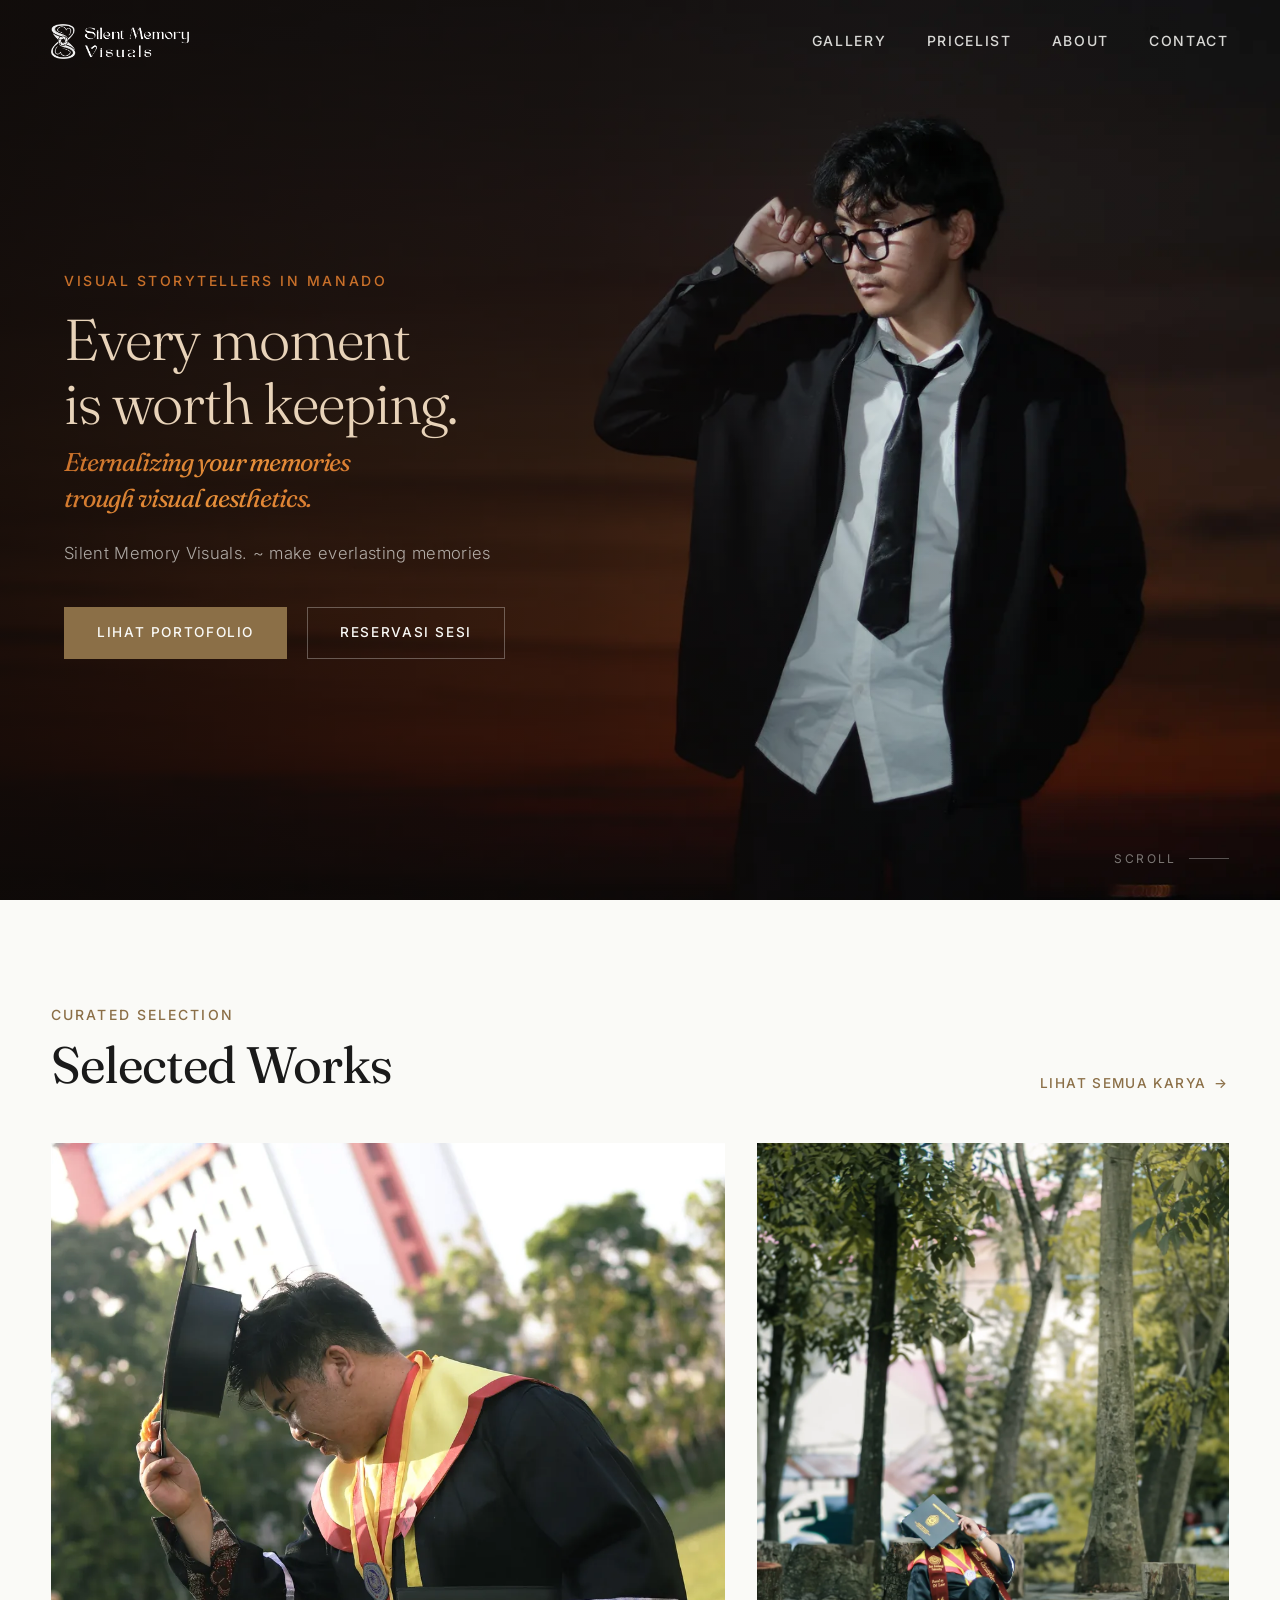
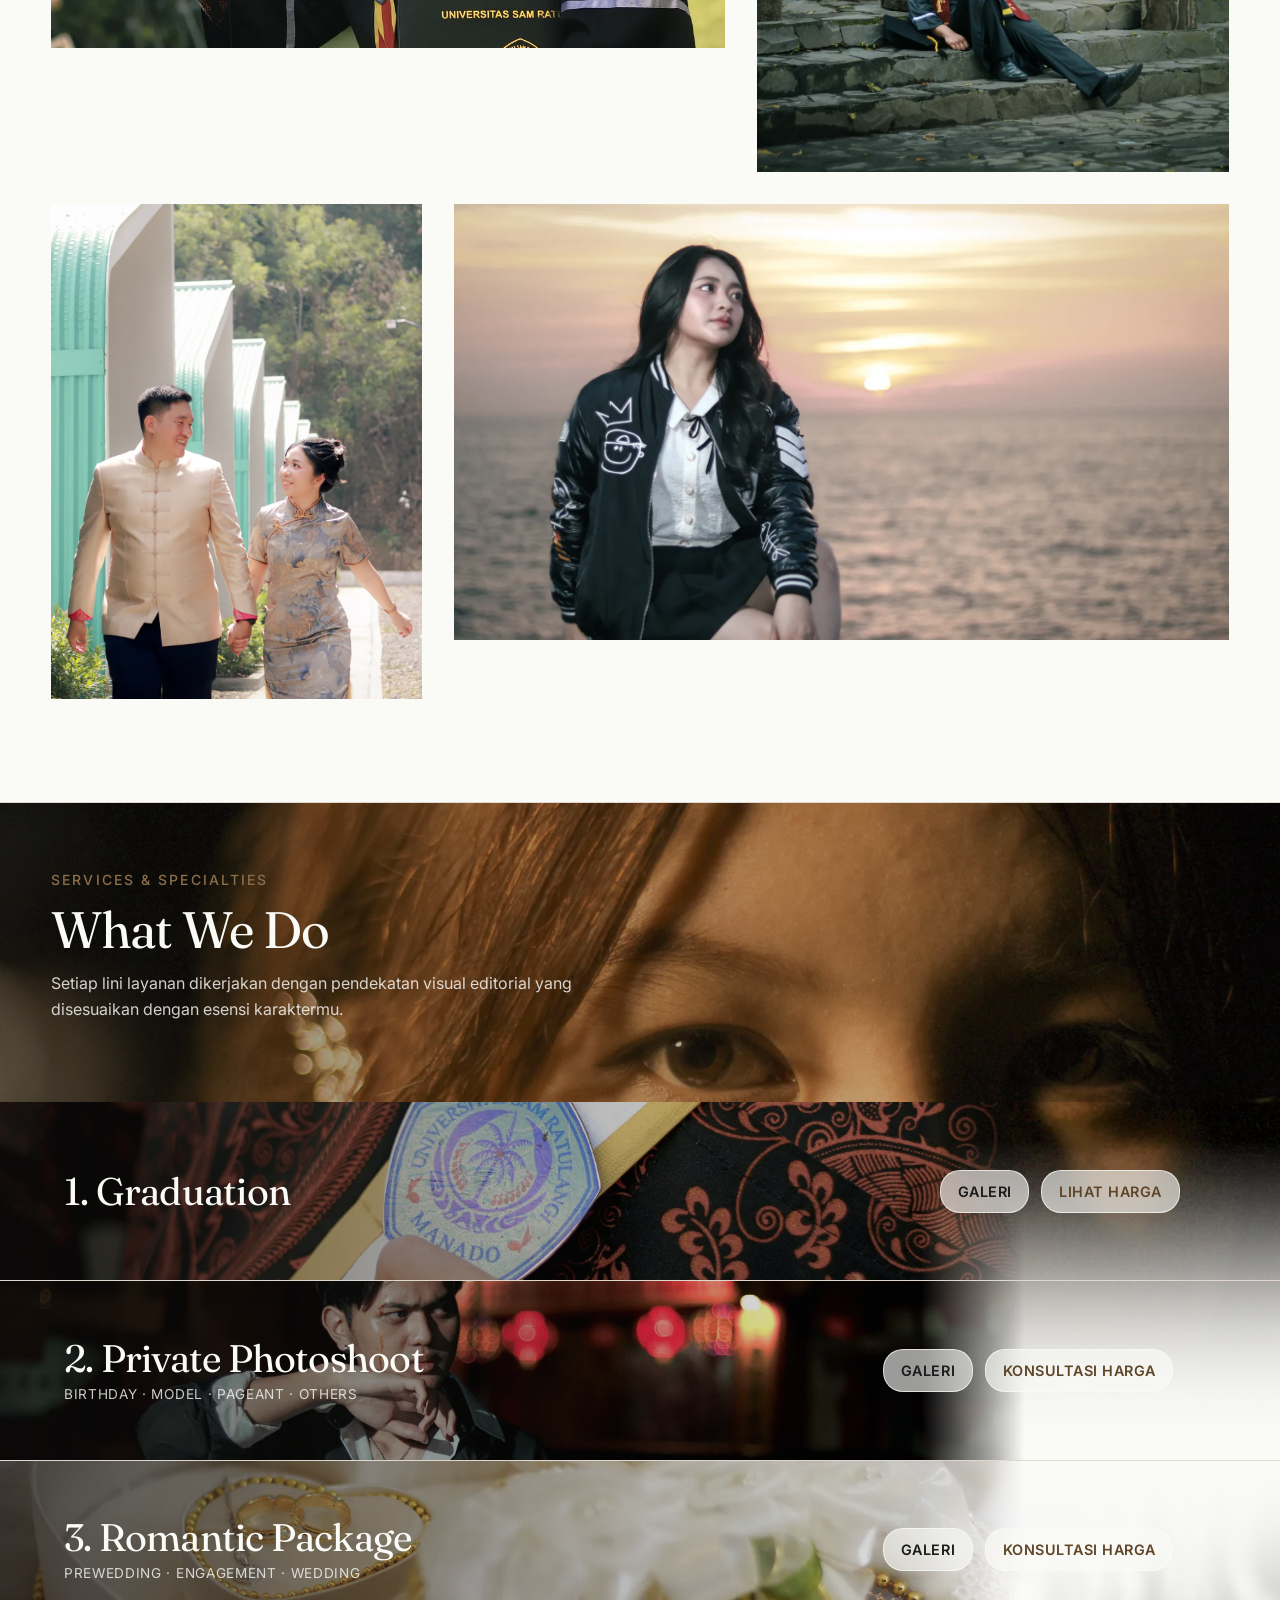
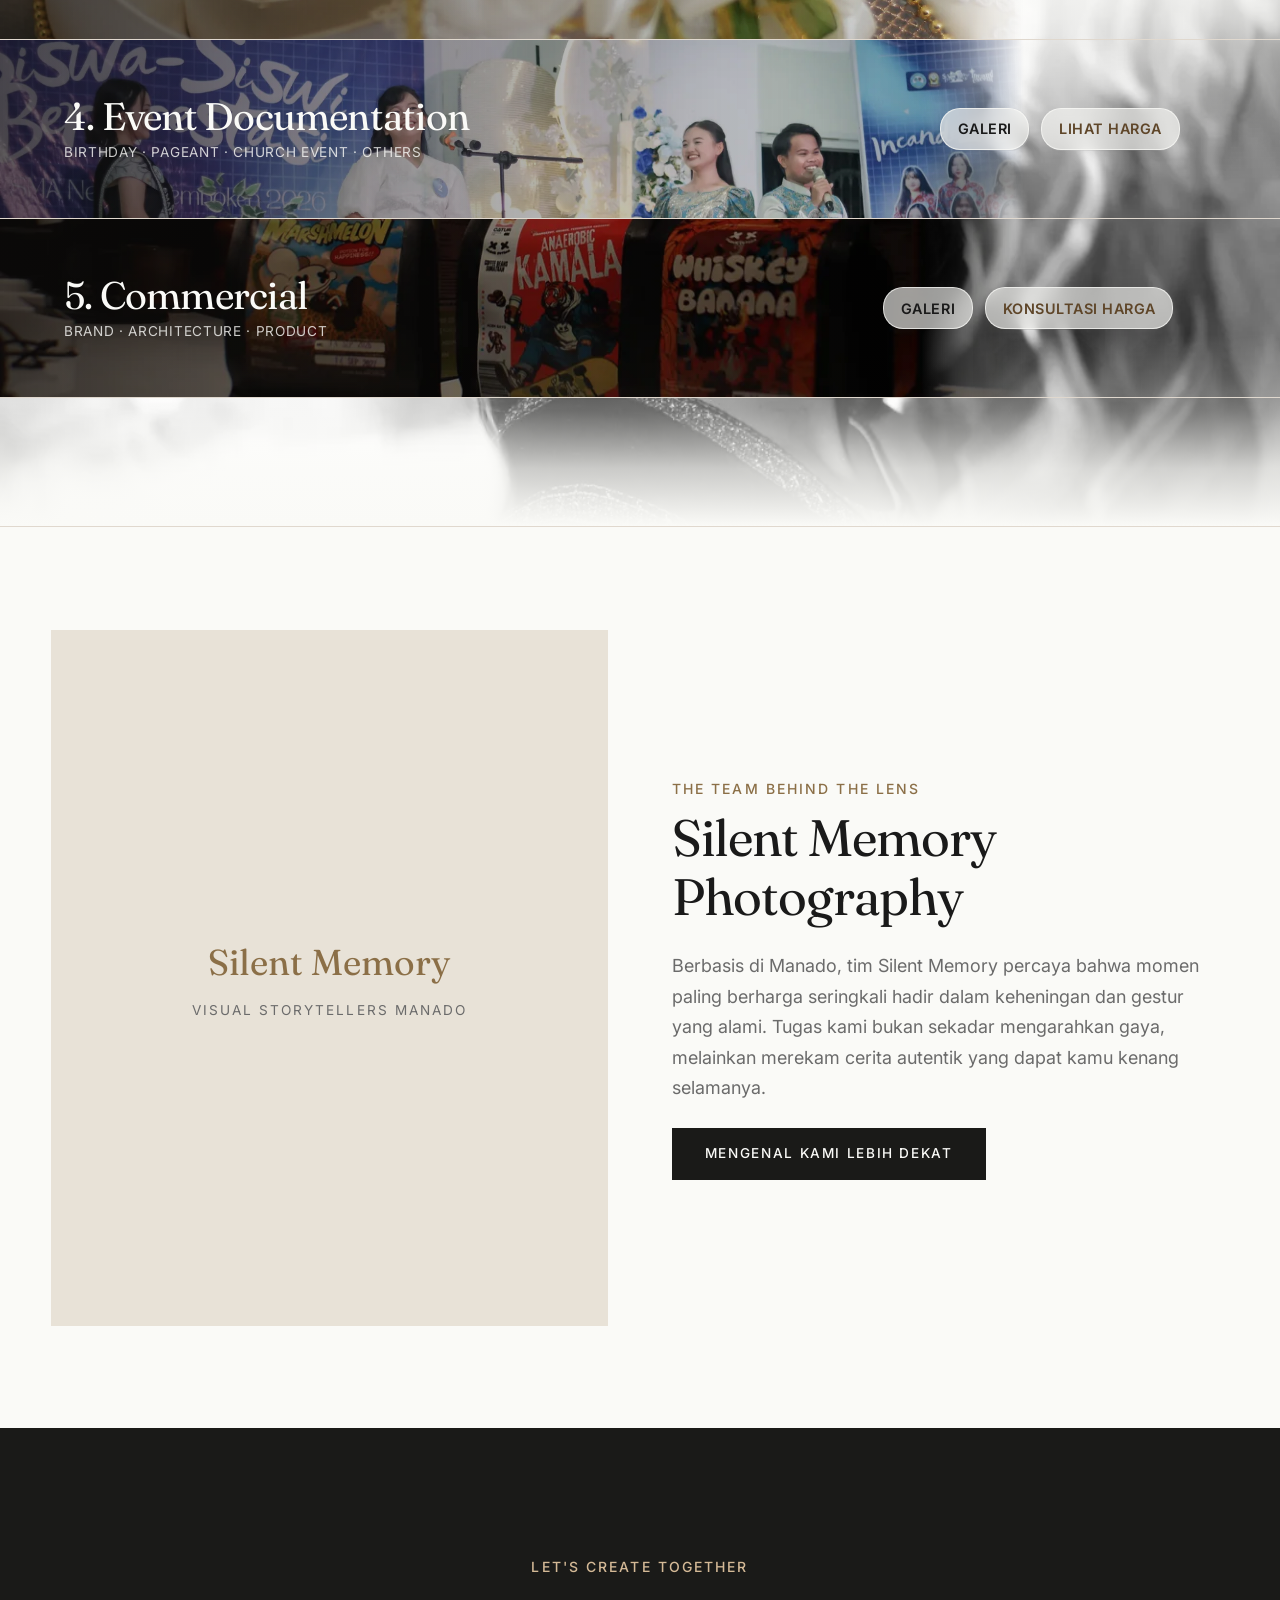
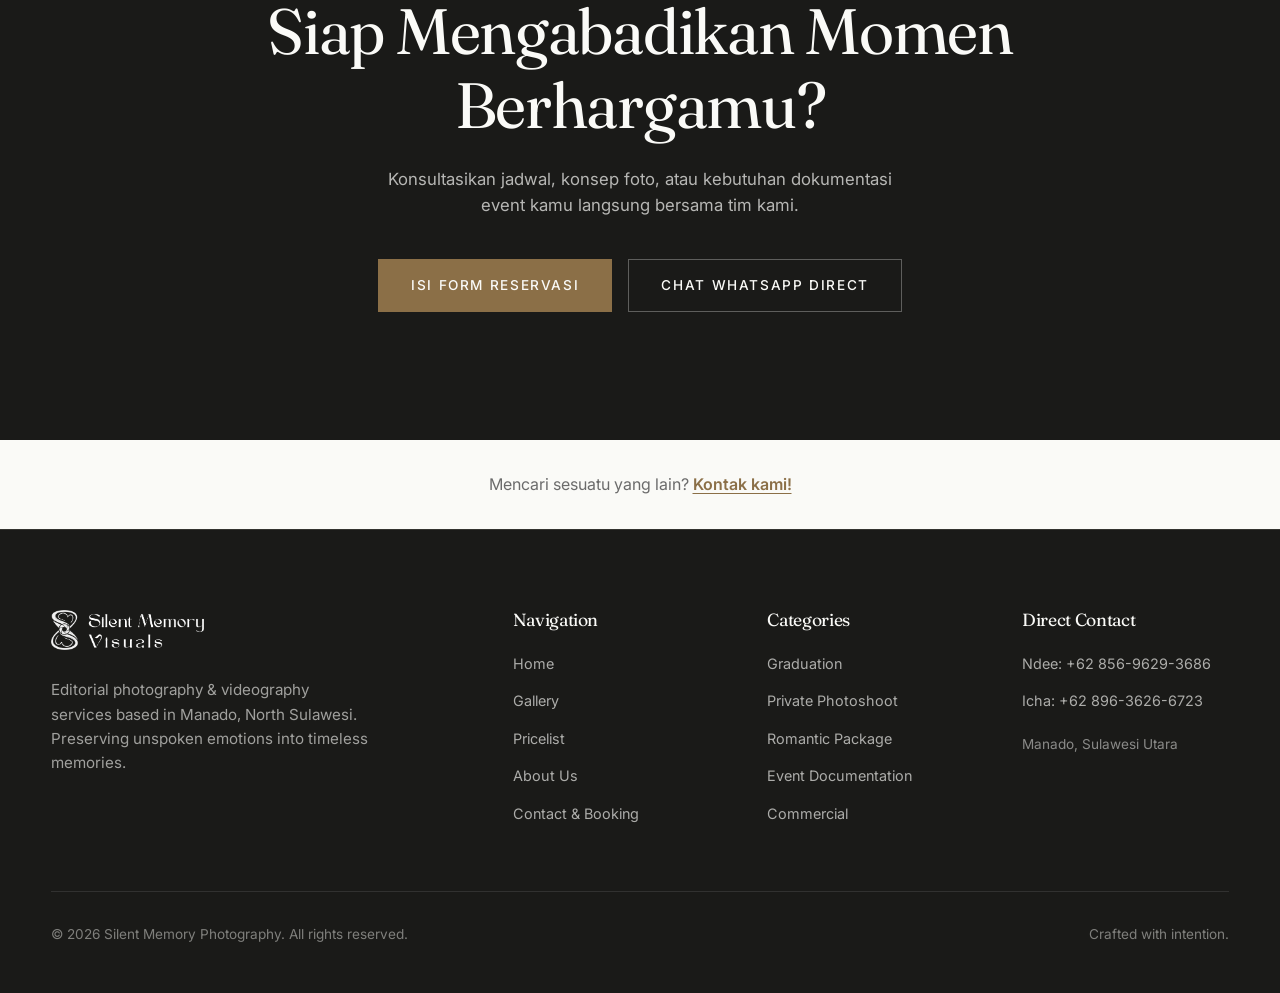
==== commit c5735424: "update 'what we do' section" ====
--- a/index.html
+++ b/index.html
@@ -237,18 +237,98 @@
 
     /* What We Do Section */
     .what-we-do-section {
+      --services-background-fade: 20rem;
       background-color: #F5F3EF;
       border-top: 1px solid var(--border-color);
       border-bottom: 1px solid var(--border-color);
     }
 
+    .services-band {
+      position: relative;
+      isolation: isolate;
+      overflow: hidden;
+    }
+
+    .services-band::before {
+      content: '';
+      position: absolute;
+      inset: 0;
+      z-index: -1;
+      background-size: cover;
+      background-position: center;
+    }
+
+    .services-band-primary {
+      z-index: 2;
+    }
+
+    .services-band-primary::before {
+      background-image: url('assets/images/private-photoshoot/model/private-photoshoot-model-model18-1600.webp');
+      background-position: center 85%;
+      -webkit-mask-image: linear-gradient(to bottom, #000 0%, #000 calc(100% - var(--services-background-fade)), transparent 100%);
+      mask-image: linear-gradient(to bottom, #000 0%, #000 calc(100% - var(--services-background-fade)), transparent 100%);
+    }
+
+    .services-band-secondary {
+      z-index: 1;
+      padding-bottom: clamp(5rem, 10vw, 8rem);
+    }
+
+    .services-band-secondary::before {
+      inset: 0;
+      background-image: url('assets/images/private-photoshoot/pageant/private-photoshoot-pageant-privatepeagent3-1600.webp');
+      background-position: 35% 52%;
+    }
+
+    .services-band-primary > .services-white-fade,
+    .services-band-secondary > .services-white-fade {
+      position: absolute;
+      left: 0;
+      right: 0;
+      height: var(--services-background-fade);
+      z-index: 0;
+      pointer-events: none;
+    }
+
+    .services-band-primary > .services-white-fade {
+      bottom: 0;
+      background: linear-gradient(to bottom,
+        rgba(250,250,247,0) 0%, rgba(250,250,247,0.03) 10%, rgba(250,250,247,0.10) 20%,
+        rgba(250,250,247,0.22) 30%, rgba(250,250,247,0.35) 40%, rgba(250,250,247,0.50) 50%,
+        rgba(250,250,247,0.65) 60%, rgba(250,250,247,0.78) 70%, rgba(250,250,247,0.90) 80%,
+        rgba(250,250,247,0.97) 90%, rgba(250,250,247,1) 100%);
+    }
+
+    .services-band-secondary > .services-white-fade {
+      top: 0;
+      background: linear-gradient(to bottom,
+        rgba(250,250,247,1) 0%, rgba(250,250,247,0.97) 10%, rgba(250,250,247,0.90) 20%,
+        rgba(250,250,247,0.78) 30%, rgba(250,250,247,0.65) 40%, rgba(250,250,247,0.50) 50%,
+        rgba(250,250,247,0.35) 60%, rgba(250,250,247,0.22) 70%, rgba(250,250,247,0.10) 80%,
+        rgba(250,250,247,0.03) 90%, rgba(250,250,247,0) 100%);
+    }
+
+    .services-band-secondary::after {
+      content: '';
+      position: absolute;
+      left: 0; right: 0; bottom: 0;
+      height: 12rem;
+      z-index: 0;
+      pointer-events: none;
+      background: linear-gradient(to top,
+        rgba(250,250,247,1) 0%, rgba(250,250,247,0.78) 30%,
+        rgba(250,250,247,0.35) 60%, rgba(250,250,247,0) 100%);
+    }
+
+    .services-band > * {
+      position: relative;
+      z-index: 1;
+    }
+
     .services-intro {
-      padding: 4rem 0 3.5rem;
+      padding: 4rem 0 5rem;
       color: var(--text-light);
-      background-color: #26221F;
-      background-image: linear-gradient(90deg, rgba(17, 15, 14, 0.76), rgba(17, 15, 14, 0.38)), url('assets/images/private-photoshoot/model/private-photoshoot-model-model18-1600.webp');
-      background-size: cover;
-      background-position: center 35%;
+      background: linear-gradient(90deg, rgba(17, 15, 14, 0.46), rgba(17, 15, 14, 0.18));
     }
 
     .services-intro .heading-lg {
@@ -264,15 +344,15 @@
       flex-direction: column;
       gap: 0;
       margin-top: 0;
-      border-top: 1px solid var(--border-color);
     }
 
     .service-row {
+      --service-photo-width: 80%;
       display: grid;
       grid-template-columns: 1fr auto;
       align-items: center;
       position: relative;
-      min-height: 130px;
+      min-height: clamp(170px, 14vw, 195px);
       padding: 1.75rem 0;
       border-bottom: 1px solid var(--border-color);
       overflow: hidden;
@@ -282,9 +362,12 @@
     .service-row::before {
       content: '';
       position: absolute;
-      inset: 0;
+      inset: 0 auto 0 0;
+      width: var(--service-photo-width);
       z-index: 1;
-      background: linear-gradient(90deg, rgba(15, 13, 12, 0.76), rgba(15, 13, 12, 0.28) 60%, rgba(15, 13, 12, 0.08));
+      background: linear-gradient(90deg, rgba(15, 13, 12, 0.68), rgba(15, 13, 12, 0.2) 70%, rgba(15, 13, 12, 0.06));
+      -webkit-mask-image: linear-gradient(to right, #000 0%, #000 calc(100% - clamp(2rem, 8vw, 3cm)), transparent 100%);
+      mask-image: linear-gradient(to right, #000 0%, #000 calc(100% - clamp(2rem, 8vw, 3cm)), transparent 100%);
     }
 
     .service-title-wrap {
@@ -318,26 +401,36 @@
 
     .service-preview-img {
       position: absolute;
-      inset: 0;
+      inset: 0 auto 0 0;
       z-index: 0;
-      width: 100%;
+      width: var(--service-photo-width);
       height: 100%;
       object-fit: cover;
-      object-position: center 40%;
+      object-position: center 50%;
       display: block;
       transition: transform var(--transition-medium);
-    }
-
-    .service-row:hover .service-preview-img {
-      transform: scale(1.025);
+      -webkit-mask-image: linear-gradient(to right, #000 0%, #000 calc(100% - clamp(2rem, 8vw, 3cm)), transparent 100%);
+      mask-image: linear-gradient(to right, #000 0%, #000 calc(100% - clamp(2rem, 8vw, 3cm)), transparent 100%);
+    }
+
+    .service-row-graduation .service-preview-img {
+      object-position: 50% 60%;
     }
 
     .service-row-commercial .service-preview-img {
       object-position: center 72%;
     }
 
+    .service-row-private .service-preview-img {
+      object-position: center 30%;
+    }
+
     .service-row-romantic .service-preview-img {
-      object-position: center 55%;
+      object-position: center 68%;
+    }
+
+    .service-row-event .service-preview-img {
+      object-position: center 35%;
     }
 
     .service-actions {
@@ -347,7 +440,7 @@
       align-items: center;
       justify-content: flex-end;
       gap: 0.75rem;
-      margin-right: clamp(1.25rem, 5vw, 5rem);
+      margin-right: calc(12% + clamp(1.25rem, 5vw, 5rem));
     }
 
     .btn-galeri {
@@ -359,6 +452,7 @@
       border: 1px solid var(--border-color);
       border-radius: 20px;
       font-weight: 600;
+      white-space: nowrap;
       background-color: var(--bg-primary);
       transition: all var(--transition-fast);
     }
@@ -378,6 +472,7 @@
       border: 1px solid var(--accent-gold);
       border-radius: 20px;
       font-weight: 600;
+      white-space: nowrap;
       transition: all var(--transition-fast);
     }
 
@@ -456,6 +551,7 @@
         gap: 1.25rem;
         margin-top: 0.25rem;
         margin-left: clamp(1.25rem, 5vw, 5rem);
+        justify-content: flex-start;
       }
 
       .about-preview-grid {
@@ -487,8 +583,10 @@
       }
 
       .service-row {
+        --service-photo-width: 80%;
         grid-template-columns: 1fr auto;
         gap: 1rem;
+        min-height: 170px;
         padding: 1.5rem 0;
       }
 
@@ -500,10 +598,31 @@
         object-position: 55% center;
       }
 
+      .service-row-graduation .service-preview-img {
+        object-position: 55% 65%;
+      }
+
+      .service-row-private .service-preview-img {
+        object-position: center 35%;
+      }
+
+      .service-row-event .service-preview-img {
+        object-position: center 35%;
+      }
+
       .service-actions {
-        gap: 1rem;
+        gap: 0.45rem;
         margin-left: 1.25rem;
-        margin-right: 1.25rem;
+        margin-right: calc(12% + 0.75rem);
+      }
+
+      .btn-galeri,
+      .btn-harga {
+        flex: 0 0 auto;
+        padding: 0.42rem 0.65rem;
+        font-size: 0.72rem;
+        letter-spacing: 0.02em;
+        white-space: nowrap;
       }
     }
   </style>
@@ -641,24 +760,28 @@
 
     <!-- WHAT WE DO SECTION (5 Services with DUAL-CTA) -->
     <section class="what-we-do-section">
-      <div class="services-intro">
-        <div class="container fade-in-section">
-          <span class="sub-title">Services & Specialties</span>
-          <h2 class="heading-lg" style="margin-top: 0.5rem;">What We Do</h2>
-          <p class="body-muted" style="max-width: 600px; margin-top: 0.75rem;">Setiap lini layanan dikerjakan dengan
-            pendekatan visual editorial yang disesuaikan dengan esensi karaktermu.</p>
-        </div>
-      </div>
-
-      <div class="services-list">
+      <div class="services-band services-band-primary">
+        <div class="services-white-fade" aria-hidden="true"></div>
+        <div class="services-intro">
+          <div class="container fade-in-section">
+            <span class="sub-title">Services & Specialties</span>
+            <h2 class="heading-lg" style="margin-top: 0.5rem;">What We Do</h2>
+            <p class="body-muted" style="max-width: 600px; margin-top: 0.75rem;">Setiap lini layanan dikerjakan dengan
+              pendekatan visual editorial yang disesuaikan dengan esensi karaktermu.</p>
+          </div>
+        </div>
+
+        <div class="services-list">
 
           <!-- 1. GRADUATION -->
-          <div class="service-row">
+          <div class="service-row service-row-graduation">
             <a href="gallery.html?category=graduation" class="service-title-wrap" id="whatwedo-grad-link">
               <h3 class="service-title">1. Graduation</h3>
 
             </a>
             <img src="assets/images/graduation/graduation-graduation15-900.webp" alt="Graduation Preview"
+              srcset="assets/images/graduation/graduation-graduation15-900.webp 900w, assets/images/graduation/graduation-graduation15-1600.webp 1600w, assets/images/graduation/graduation-graduation15-2560.webp 2560w"
+              sizes="(max-width: 640px) 94vw, 88vw" loading="lazy"
               class="service-preview-img">
             <div class="service-actions">
               <a href="gallery.html?category=graduation" class="btn-galeri" id="whatwedo-grad-gal">Galeri</a>
@@ -667,19 +790,27 @@
           </div>
 
           <!-- 2. PRIVATE PHOTOSHOOT -->
-          <div class="service-row">
+          <div class="service-row service-row-private">
             <a href="gallery.html?category=private-photoshoot" class="service-title-wrap" id="whatwedo-priv-link">
               <h3 class="service-title">2. Private Photoshoot</h3>
               <span class="service-subcats">Birthday · Model · Pageant · Others</span>
             </a>
             <img src="assets/images/private-photoshoot/model/private-photoshoot-model-model19-900.webp"
-              alt="Private Photoshoot Preview" class="service-preview-img">
+              srcset="assets/images/private-photoshoot/model/private-photoshoot-model-model19-900.webp 900w, assets/images/private-photoshoot/model/private-photoshoot-model-model19-1600.webp 1600w, assets/images/private-photoshoot/model/private-photoshoot-model-model19-2560.webp 2560w"
+              sizes="(max-width: 640px) 94vw, 88vw" loading="lazy" alt="Private Photoshoot Preview" class="service-preview-img">
             <div class="service-actions">
               <a href="gallery.html?category=private-photoshoot" class="btn-galeri" id="whatwedo-priv-gal">Galeri</a>
               <a href="contact.html?category=private-photoshoot" class="btn-harga" id="whatwedo-priv-price">Konsultasi
                 Harga</a>
             </div>
           </div>
+
+        </div>
+      </div>
+
+      <div class="services-band services-band-secondary">
+        <div class="services-white-fade" aria-hidden="true"></div>
+        <div class="services-list">
 
           <!-- 3. ROMANTIC PACKAGE -->
           <div class="service-row service-row-romantic">
@@ -688,7 +819,8 @@
               <span class="service-subcats">Prewedding · Engagement · Wedding</span>
             </a>
             <img src="assets/images/romantic-package/engagement/romantic-package-engagement-engagement15-900.webp"
-              alt="Romantic Package Preview" class="service-preview-img">
+              srcset="assets/images/romantic-package/engagement/romantic-package-engagement-engagement15-900.webp 900w, assets/images/romantic-package/engagement/romantic-package-engagement-engagement15-1600.webp 1600w, assets/images/romantic-package/engagement/romantic-package-engagement-engagement15-2560.webp 2560w"
+              sizes="(max-width: 640px) 94vw, 88vw" loading="lazy" alt="Romantic Package Preview" class="service-preview-img">
             <div class="service-actions">
               <a href="gallery.html?category=romantic-package" class="btn-galeri" id="whatwedo-love-gal">Galeri</a>
               <a href="contact.html?category=romantic-package" class="btn-harga" id="whatwedo-love-price">Konsultasi
@@ -697,13 +829,14 @@
           </div>
 
           <!-- 4. EVENT DOCUMENTATION -->
-          <div class="service-row">
+          <div class="service-row service-row-event">
             <a href="gallery.html?category=event-documentation" class="service-title-wrap" id="whatwedo-event-link">
               <h3 class="service-title">4. Event Documentation</h3>
               <span class="service-subcats">Birthday · Pageant · Church Event · Others</span>
             </a>
             <img src="assets/images/event-documentation/pageant/event-documentation-pageant-eventpeagent7-900.webp"
-              alt="Event Documentation Preview" class="service-preview-img">
+              srcset="assets/images/event-documentation/pageant/event-documentation-pageant-eventpeagent7-900.webp 900w, assets/images/event-documentation/pageant/event-documentation-pageant-eventpeagent7-1600.webp 1600w, assets/images/event-documentation/pageant/event-documentation-pageant-eventpeagent7-2560.webp 2560w"
+              sizes="(max-width: 640px) 94vw, 88vw" loading="lazy" alt="Event Documentation Preview" class="service-preview-img">
             <div class="service-actions">
               <a href="gallery.html?category=event-documentation" class="btn-galeri" id="whatwedo-event-gal">Galeri</a>
               <a href="pricelist.html#event-documentation" class="btn-harga" id="whatwedo-event-price">Lihat Harga</a>
@@ -717,6 +850,8 @@
               <span class="service-subcats">Brand · Architecture · Product</span>
             </a>
             <img src="assets/images/commercial/commercial-commercial1-900.webp" alt="Commercial Preview"
+              srcset="assets/images/commercial/commercial-commercial1-900.webp 900w, assets/images/commercial/commercial-commercial1-1600.webp 1600w, assets/images/commercial/commercial-commercial1-2560.webp 2560w"
+              sizes="(max-width: 640px) 94vw, 88vw" loading="lazy"
               class="service-preview-img">
             <div class="service-actions">
               <a href="gallery.html?category=commercial" class="btn-galeri" id="whatwedo-comm-gal">Galeri</a>
@@ -724,6 +859,7 @@
             </div>
           </div>
 
+        </div>
       </div>
     </section>
 
--- a/css/style.css
+++ b/css/style.css
@@ -547,4 +547,4 @@
     grid-template-columns: 1fr;
     gap: 2.5rem;
   }
-}
+}
